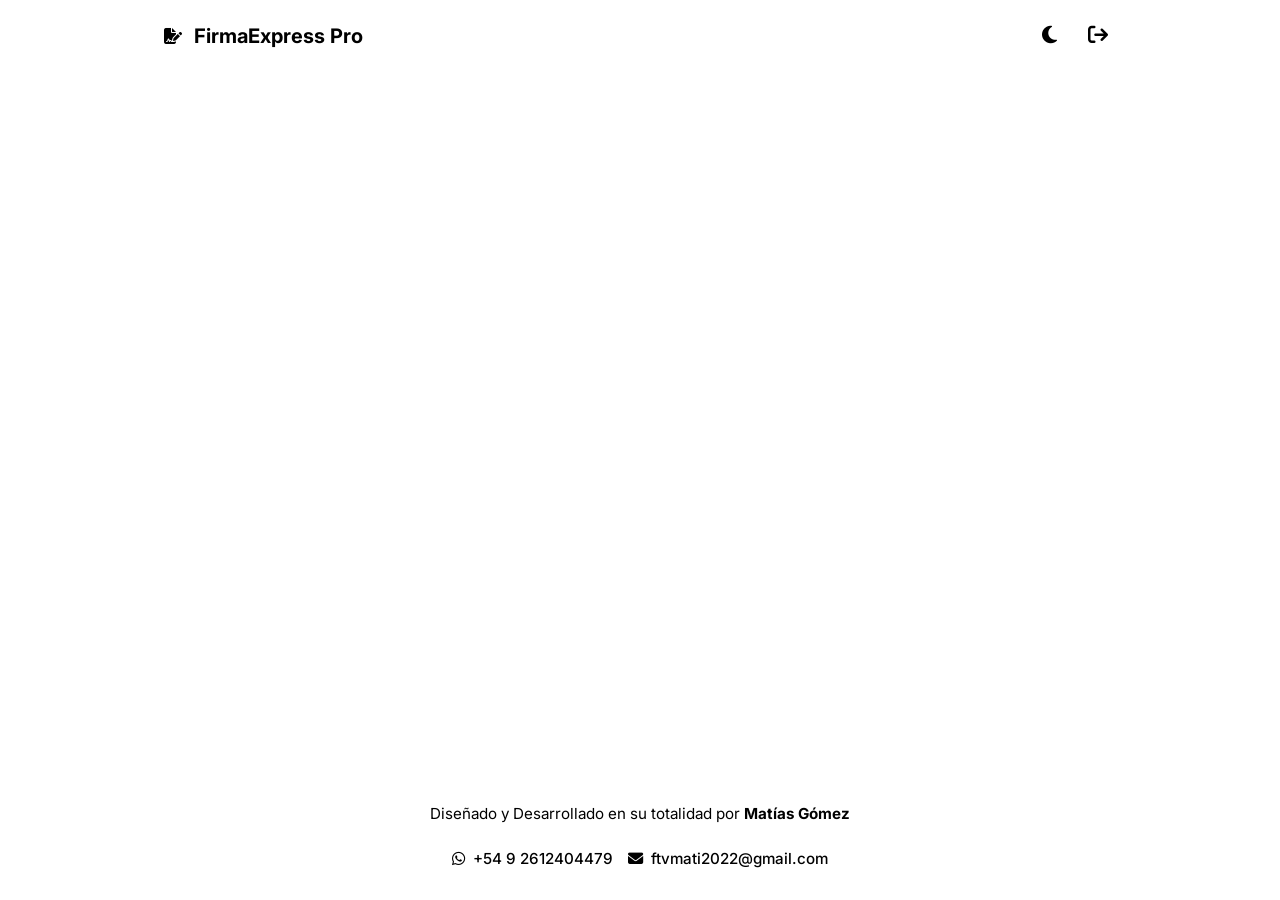
==== index.html @ a8c24e33 "Update index.html" ====
<!DOCTYPE html>
<html lang="es">
<head>
    <meta charset="UTF-8">
    <meta name="viewport" content="width=device-width, initial-scale=1.0">
    <title>Panel de Control - FirmaExpress Pro</title>
    <meta name="darkreader-lock"> <!-- Bloquea extensiones como Dark Reader -->
    <link rel="stylesheet" href="styles.css">
    <link href="https://fonts.googleapis.com/css2?family=Inter:wght@300;400;500;600;700&display=swap" rel="stylesheet">
    <link rel="stylesheet" href="https://cdnjs.cloudflare.com/ajax/libs/font-awesome/6.4.0/css/all.min.css">
    <style>
        /* Estilos para el Modal y Selectores */
        .modal { display: none; position: fixed; top: 0; left: 0; width: 100%; height: 100%; background: rgba(0,0,0,0.6); align-items: center; justify-content: center; z-index: 1000; backdrop-filter: blur(4px); padding: 20px; }
        .modal-content { background: var(--surface-color); padding: 30px; border-radius: var(--border-radius); width: 90%; max-width: 500px; box-shadow: var(--shadow-lg); max-height: 90vh; overflow-y: auto; position: relative; }
        .form-group-modal { margin-bottom: 15px; }
        .form-group-modal label { display: block; margin-bottom: 5px; font-weight: 500; color: var(--text-primary); }
        .form-group-modal input, .form-group-modal select { width: 100%; padding: 12px; border: 1px solid var(--border-color); border-radius: 8px; background: var(--bg-color); color: var(--text-primary); font-family: inherit; }
        .flex-between { display: flex; justify-content: space-between; align-items: center; }
        
        .radio-group { display: flex; flex-direction: column; gap: 10px; margin-top: 15px; }
        .radio-option { display: flex; align-items: center; gap: 10px; cursor: pointer; padding: 10px; border: 1px solid var(--border-color); border-radius: 8px; transition: all 0.2s; }
        .radio-option:hover { border-color: var(--primary-color); background: rgba(37, 99, 235, 0.05); }
        .radio-option input[type="radio"] { accent-color: var(--primary-color); transform: scale(1.2); }
    </style>
</head>
<body>
    <header>
        <div class="header-content">
            <div class="logo">
                <img id="customLogo" src="" style="display: none; height: 40px; border-radius: 4px; margin-right: 10px;" onerror="this.style.display='none'; document.getElementById('defaultLogoIcon').style.display='block';">
                <i class="fa-solid fa-file-signature" id="defaultLogoIcon"></i>
                <h1 id="headerTitle">FirmaExpress Pro</h1>
            </div>
            <div style="display: flex; gap: 15px; align-items: center;">
                <span id="userEmailDisplay" style="font-size: 0.9rem; color: var(--text-secondary); font-weight: 500;"></span>
                <button id="btnPerfil" class="icon-btn" title="Mi Perfil / Cambiar Clave" style="display: none;" onclick="abrirModalPerfil()">
                    <i class="fa-solid fa-user-gear"></i>
                </button>
                <button id="themeToggle" class="icon-btn" aria-label="Cambiar tema">
                    <i class="fa-solid fa-moon"></i>
                </button>
                <button id="btnLogout" class="icon-btn" aria-label="Cerrar sesión" title="Cerrar sesión" style="color: var(--danger-color);">
                    <i class="fa-solid fa-arrow-right-from-bracket"></i>
                </button>
            </div>
        </div>
    </header>

    <!-- ========================================== -->
    <!-- DASHBOARD SUPER ADMIN (Solo visible para Matías) -->
    <!-- ========================================== -->
    <main class="container" id="superAdminDashboard" style="display: none;">
        <section class="card">
            <div class="flex-between" style="margin-bottom: 25px;">
                <h2><i class="fa-solid fa-building-user"></i> Empresas Clientes</h2>
                <button class="btn btn-primary" onclick="abrirModalEmpresa()">
                    <i class="fa-solid fa-plus"></i> Registrar Empresa
                </button>
            </div>
            
            <div class="table-container">
                <table class="modern-table">
                    <thead>
                        <tr>
                            <th>Nombre / WhatsApp</th>
                            <th>Email de Acceso</th>
                            <th>Acciones</th>
                        </tr>
                    </thead>
                    <tbody id="empresasList">
                        <!-- Generado por JS -->
                    </tbody>
                </table>
            </div>
        </section>
    </main>


    <!-- ========================================== -->
    <!-- DASHBOARD CLIENTE / TENANT -->
    <!-- ========================================== -->
    <main class="container" id="tenantDashboard" style="display: none;">
        
        <!-- Botón Volver (solo le aparece a Matías cuando entra a revisar un cliente) -->
        <button id="btnVolverAdmin" class="btn" style="display: none; margin-bottom: 20px; background-color: var(--text-secondary); color: white;" onclick="volverAlAdmin()">
            <i class="fa-solid fa-arrow-left"></i> Volver a mi panel de administrador
        </button>

        <section class="card upload-section">
            <h2><i class="fa-solid fa-cloud-arrow-up"></i> Enviar Documento a Firmar</h2>
            <p class="subtitle">Subí el PDF original y elegí cómo querés que se aplique la firma digital.</p>
            
            <form id="uploadForm" class="upload-form">
                <div class="form-group file-upload-wrapper">
                    <input type="file" id="pdfFile" accept="application/pdf" class="file-input" required>
                    <div class="file-upload-design">
                        <i class="fa-regular fa-file-pdf"></i>
                        <span id="fileNameDisplay">Hacé clic para seleccionar el PDF</span>
                    </div>
                </div>

                <!-- SELECTOR DE MODO DE FIRMA -->
                <div style="margin-top: 25px; margin-bottom: 25px; text-align: left; background: var(--bg-color); padding: 20px; border-radius: 8px; border: 1px solid var(--border-color);">
                    <label style="font-weight: 600; font-size: 1.1rem; color: var(--text-primary); display:block; margin-bottom: 10px;">
                        <i class="fa-solid fa-pen-nib"></i> Ubicación de la Firma en este PDF:
                    </label>
                    <div class="radio-group">
                        <label class="radio-option" style="flex-direction: column; align-items: flex-start;">
                            <div style="display: flex; align-items: center; gap: 10px; width: 100%;">
                                <input type="radio" name="modoFirma" value="misma_hoja" checked onchange="document.getElementById('posicionFirmaContainer').style.display='block'"> 
                                <span><strong>Misma Hoja:</strong> Estampar firma chiquita en la última hoja del documento original.</span>
                            </div>
                            <div id="posicionFirmaContainer" style="margin-left: 28px; margin-top: 10px; padding: 10px; background: rgba(0,0,0,0.02); border-radius: 8px; width: calc(100% - 28px);">
                                <label style="font-size: 0.9rem; color: var(--text-secondary); display: block; margin-bottom: 5px;"><i class="fa-solid fa-arrows-to-dot"></i> Seleccione la ubicación de la firma en la hoja:</label>
                                <select id="posicionFirma" style="width: 100%; padding: 8px; border-radius: 6px; border: 1px solid var(--border-color); background: var(--surface-color); color: var(--text-primary); font-family: inherit; margin-top: 5px;">
                                    <option value="abajo_izquierda">Abajo a la Izquierda</option>
                                    <option value="abajo_centro">Abajo en el Centro</option>
                                    <option value="abajo_derecha">Abajo a la Derecha</option>
                                    <option value="centro_izquierda">Centro a la Izquierda</option>
                                    <option value="centro">En el Centro</option>
                                    <option value="centro_derecha">Centro a la Derecha</option>
                                    <option value="arriba_izquierda">Arriba a la Izquierda</option>
                                    <option value="arriba_centro">Arriba en el Centro</option>
                                    <option value="arriba_derecha">Arriba a la Derecha</option>
                                </select>
                            </div>
                        </label>
                        <label class="radio-option">
                            <input type="radio" name="modoFirma" value="hoja_nueva" onchange="document.getElementById('posicionFirmaContainer').style.display='none'"> 
                            <span><strong>Hoja Anexa:</strong> Agregar una nueva hoja legal al final exclusiva para firmas (Ideal documentos largos).</span>
                        </label>
                    </div>
                </div>

                <button type="submit" class="btn btn-primary" id="btnUpload" disabled>
                    <i class="fa-solid fa-link"></i> Generar Link Único para el Cliente
                </button>
            </form>
        </section>

        <section class="card list-section">
            <h2><i class="fa-solid fa-list-check"></i> Documentos Gestionados <span id="pendingCounter" class="counter-badge" style="display: none;">0</span></h2>
            
            <div class="table-container">
                <table class="modern-table" id="auditsTable">
                    <thead>
                        <tr>
                            <th>Archivo PDF</th>
                            <th>Estado</th>
                            <th>Acciones</th>
                        </tr>
                    </thead>
                    <tbody id="auditsList">
                        <!-- Generado por JS -->
                    </tbody>
                </table>
            </div>
        </section>
    </main>


    <!-- ========================================== -->
    <!-- MODAL NUEVA EMPRESA -->
    <!-- ========================================== -->
    <div id="modalEmpresa" class="modal">
        <div class="modal-content card">
            <h2 style="margin-top: 0; color: var(--primary-color);" id="modalEmpresaTitle"><i class="fa-solid fa-building"></i> Dar de Alta Cliente</h2>
            <p style="color: var(--text-secondary); margin-bottom: 20px; font-size: 0.9rem;" id="modalEmpresaSub">Creá el usuario para que el estudio/empresa pueda ingresar a su propio panel privado.</p>
            
            <form id="formNuevaEmpresa">
                <input type="hidden" id="editEmpresaId">
                <div class="form-group-modal">
                    <label>Nombre Comercial</label>
                    <input type="text" id="empNombre" required placeholder="Ej: Estudio Jurídico López">
                </div>
                <div class="form-group-modal">
                    <label>WhatsApp de Contacto</label>
                    <input type="text" id="empWhatsapp" placeholder="Ej: 5492612404479">
                </div>
                <div class="form-group-modal">
                    <label>Email de Acceso</label>
                    <input type="email" id="empEmail" required placeholder="contacto@estudiolopez.com">
                </div>
                <div class="form-group-modal" id="passGroup">
                    <label>Contraseña Inicial</label>
                    <input type="text" id="empPassword" placeholder="Escribile una clave inicial">
                </div>
                <div class="form-group-modal">
                    <label>Logo de la Empresa (URL o Subir Archivo)</label>
                    <div style="display: flex; flex-direction: column; gap: 10px;">
                        <input type="url" id="empLogoUrl" placeholder="Pegar link de imagen aquí...">
                        <div style="display: flex; align-items: center; gap: 10px;">
                            <label for="empLogoFile" class="btn" style="background: var(--text-secondary); color: white; cursor: pointer; font-size: 0.8rem; margin: 0; flex: 1; text-align: center; padding: 8px;">
                                <i class="fa-solid fa-upload"></i> Seleccionar Imagen de PC
                            </label>
                            <input type="file" id="empLogoFile" accept="image/*" style="display: none;">
                        </div>
                        <div id="logoPreviewContainer" style="display: none; text-align: center; margin-top: 5px; padding: 10px; border: 1px dashed var(--border-color); border-radius: 8px;">
                            <p style="font-size: 0.7rem; color: var(--text-secondary); margin-bottom: 5px;">Vista previa del logo:</p>
                            <img id="logoPreview" src="" style="max-height: 60px; max-width: 100%; border-radius: 4px;">
                            <button type="button" class="btn" style="background: var(--danger-color); color: white; padding: 2px 8px; font-size: 0.7rem; margin-top: 5px; display: block; margin-left: auto; margin-right: auto;" onclick="quitarLogoPreview()">
                                <i class="fa-solid fa-trash"></i> Quitar
                            </button>
                        </div>
                    </div>
                </div>
                <div id="editActions" style="display: none; margin-top: 10px; padding: 10px; background: rgba(59, 130, 246, 0.05); border-radius: 8px;">
                    <p style="font-size: 0.8rem; margin-bottom: 5px;"><strong>Gestión de Claves:</strong></p>
                    <button type="button" class="btn" style="background: var(--warning-color); color: white; width: 100%; font-size: 0.8rem;" onclick="mandarResetClave()">
                        <i class="fa-solid fa-envelope-open-text"></i> Enviar Email para Reestablecer Clave
                    </button>
                </div>
                <div style="display: flex; gap: 15px; margin-top: 25px;">
                    <button type="button" class="btn" style="background: transparent; color: var(--danger-color); border: 1px solid var(--danger-color); flex: 1;" onclick="cerrarModalEmpresa()">Cancelar</button>
                    <button type="submit" class="btn btn-primary" style="flex: 2;" id="btnGuardarEmpresa">Guardar Cambios</button>
                </div>
            </form>
        </div>
    </div>

    <!-- ========================================== -->
    <!-- MODAL MI PERFIL (CLIENTE) -->
    <!-- ========================================== -->
    <div id="modalPerfil" class="modal">
        <div class="modal-content card">
            <h2 style="margin-top: 0; color: var(--primary-color);"><i class="fa-solid fa-user-shield"></i> Mi Perfil</h2>
            <p style="color: var(--text-secondary); margin-bottom: 20px; font-size: 0.9rem;">Podés cambiar tu contraseña de acceso aquí.</p>
            
            <form id="formCambiarClave">
                <div class="form-group-modal">
                    <label>Nueva Contraseña</label>
                    <input type="password" id="newPassword" required minlength="6" placeholder="Mínimo 6 caracteres">
                </div>
                <div class="form-group-modal">
                    <label>Repetir Nueva Contraseña</label>
                    <input type="password" id="newPasswordConfirm" required minlength="6">
                </div>
                <div style="display: flex; gap: 15px; margin-top: 30px;">
                    <button type="button" class="btn" style="background: transparent; color: var(--text-secondary); border: 1px solid var(--text-secondary); flex: 1;" onclick="cerrarModalPerfil()">Cerrar</button>
                    <button type="submit" class="btn btn-primary" style="flex: 2;">Actualizar Contraseña</button>
                </div>
            </form>
        </div>
    </div>

    <footer>
        <div class="footer-content">
            <p class="credits">Diseñado y Desarrollado en su totalidad por <strong>Matías Gómez</strong></p>
            <div class="contact-info" style="display: flex; gap: 15px; justify-content: center; margin-top: 10px;">
                <a href="https://wa.me/5492612404479" target="_blank" class="contact-item" style="color: var(--text-secondary); text-decoration: none;">
                    <i class="fa-brands fa-whatsapp"></i> +54 9 2612404479
                </a>
                <a href="mailto:ftvmati2022@gmail.com" class="contact-item" style="color: var(--text-secondary); text-decoration: none;">
                    <i class="fa-solid fa-envelope"></i> ftvmati2022@gmail.com
                </a>
            </div>
        </div>
    </footer>

    <!-- Firebase SDK -->
    <script src="https://www.gstatic.com/firebasejs/10.9.0/firebase-app-compat.js"></script>
    <script src="https://www.gstatic.com/firebasejs/10.9.0/firebase-auth-compat.js"></script>
    <script src="https://www.gstatic.com/firebasejs/10.9.0/firebase-firestore-compat.js"></script>
    <script src="https://unpkg.com/pdf-lib/dist/pdf-lib.min.js"></script>
    
    <script src="app.js" defer></script>
</body>
</html>
---- styles.css ----
:root {
    color-scheme: only light; /* Avisa al navegador que no fuerce modo oscuro */
}

/* MODO CLARO (LUNA) - BLANCO ABSOLUTO FORZADO */
html[data-theme="light"], 
body[data-theme="light"],
[data-theme="light"] :root {
    --bg-color: #ffffff !important;
    --surface-color: #ffffff !important;
    --text-primary: #000000 !important;
    --text-secondary: #334155 !important;
    --primary-color: #2563eb !important;
    --primary-hover: #1d4ed8 !important;
    --success-color: #10b981 !important;
    --danger-color: #ef4444 !important;
    --warning-color: #f59e0b !important;
    --border-color: #cbd5e1 !important;
    --shadow-sm: 0 1px 3px 0 rgb(0 0 0 / 0.1) !important;
    --shadow-md: 0 4px 6px -1px rgb(0 0 0 / 0.1) !important;
    --shadow-lg: 0 10px 15px -3px rgb(0 0 0 / 0.1) !important;
    background-color: #ffffff !important;
    color: #000000 !important;
}

/* MODO OSCURO (SOL) - NEGRO CARBÓN PURO */
html[data-theme="dark"],
body[data-theme="dark"] {
    --bg-color: #000000 !important;
    --surface-color: #0a0a0a !important;
    --text-primary: #ffffff !important;
    --text-secondary: #a1a1aa !important;
    --primary-color: #3b82f6 !important;
    --primary-hover: #60a5fa !important;
    --success-color: #10b981 !important;
    --danger-color: #ef4444 !important;
    --warning-color: #f59e0b !important;
    --border-color: #27272a !important;
    --shadow-md: 0 4px 6px -1px rgb(0 0 0 / 0.8) !important;
    --shadow-lg: 0 10px 15px -3px rgb(0 0 0 / 0.9) !important;
    background-color: #000000 !important;
}

/* Estilos para select y option (asegurar visibilidad en modo oscuro) */
select, option {
    background-color: var(--surface-color);
    color: var(--text-primary);
}

select:focus {
    outline: none;
    border-color: var(--primary-color);
}

* {
    box-sizing: border-box;
    margin: 0;
    padding: 0;
}

body {
    font-family: 'Inter', system-ui, -apple-system, sans-serif;
    background-color: var(--bg-color);
    color: var(--text-primary);
    transition: var(--transition);
    display: flex;
    flex-direction: column;
    min-height: 100vh;
}

/* Header */
header {
    background-color: var(--surface-color);
    box-shadow: var(--shadow-sm);
    padding: 1rem 0;
    position: sticky;
    top: 0;
    z-index: 10;
}

.header-content {
    max-width: 1000px;
    margin: 0 auto;
    padding: 0 1.5rem;
    display: flex;
    justify-content: space-between;
    align-items: center;
}

.logo {
    display: flex;
    align-items: center;
    gap: 0.75rem;
    color: var(--primary-color);
}

.logo h1 {
    font-size: 1.25rem;
    font-weight: 700;
    color: var(--text-primary);
}

.icon-btn {
    background: none;
    border: none;
    cursor: pointer;
    font-size: 1.25rem;
    color: var(--text-secondary);
    padding: 0.5rem;
    border-radius: 50%;
    transition: all 0.2s;
}

.icon-btn:hover {
    color: var(--primary-color);
    background-color: rgba(59, 130, 246, 0.1);
}

/* Container & Layout */
.container {
    max-width: 1000px;
    margin: 2rem auto;
    padding: 0 1.5rem;
    flex: 1;
    display: flex;
    flex-direction: column;
    gap: 2rem;
}

/* Tarjetas (Cards) */
.card {
    background-color: var(--surface-color);
    border-radius: var(--border-radius);
    padding: 2rem;
    box-shadow: var(--shadow-md);
    transition: var(--transition);
}

.card h2 {
    font-size: 1.5rem;
    font-weight: 600;
    margin-bottom: 0.5rem;
    display: flex;
    align-items: center;
    gap: 0.75rem;
}

.subtitle {
    color: var(--text-secondary);
    margin-bottom: 2rem;
    font-size: 0.95rem;
}

/* Formularios */
.upload-form {
    display: flex;
    flex-direction: column;
    gap: 1.5rem;
    max-width: 1000px;
}

/* Subida de Archivos */
.file-upload-wrapper {
    position: relative;
    cursor: pointer;
}

.file-input {
    position: absolute;
    width: 100%;
    height: 100%;
    opacity: 0;
    cursor: pointer;
    z-index: 2;
}

.file-upload-design {
    display: flex;
    align-items: center;
    justify-content: center;
    flex-direction: column;
    gap: 1rem;
    padding: 3rem;
    border: 2px dashed var(--border-color);
    border-radius: 8px;
    background-color: rgba(59, 130, 246, 0.02);
    transition: all 0.2s;
    color: var(--text-secondary);
    text-align: center;
    font-size: 1.1rem;
}

.file-upload-design i {
    font-size: 3.5rem;
    color: var(--primary-color);
}

.file-upload-wrapper:hover .file-upload-design {
    border-color: var(--primary-color);
    background-color: rgba(59, 130, 246, 0.05);
}

/* Botones */
.btn {
    padding: 0.8rem 1.5rem;
    border: none;
    border-radius: 8px;
    font-size: 1rem;
    font-weight: 600;
    cursor: pointer;
    transition: all 0.2s;
    display: flex;
    align-items: center;
    justify-content: center;
    gap: 0.5rem;
    width: fit-content;
}

.btn-primary {
    background-color: var(--primary-color);
    color: white;
    box-shadow: 0 2px 4px rgba(59, 130, 246, 0.3);
}

.btn-primary:hover:not(:disabled) {
    background-color: var(--primary-hover);
    transform: translateY(-1px);
}

.btn:disabled {
    opacity: 0.5;
    cursor: not-allowed;
}

.td-actions .icon-btn {
    margin-right: 0.5rem;
    font-size: 1.1rem;
}

/* Tablas */
.table-container {
    overflow-x: auto;
}

.modern-table {
    width: 100%;
    border-collapse: collapse;
    margin-top: 1rem;
}

.modern-table th,
.modern-table td {
    padding: 1rem;
    text-align: left;
    border-bottom: 1px solid var(--border-color);
}

.modern-table th {
    font-weight: 600;
    color: var(--text-secondary);
    text-transform: uppercase;
    font-size: 0.8rem;
    letter-spacing: 0.5px;
}

.modern-table tbody tr:hover {
    background-color: rgba(59, 130, 246, 0.03);
}

/* Estados */
.empty-state {
    text-align: center;
    color: var(--text-secondary);
    padding: 3rem 2rem;
}

.error-state {
    text-align: center;
    color: var(--danger-color);
    padding: 2.5rem 1.5rem;
    animation: fadeIn 0.5s ease-out, pulse 2s infinite;
    background: rgba(239, 68, 68, 0.05);
    border-radius: 8px;
    border: 1px solid rgba(239, 68, 68, 0.2);
}

.error-state i {
    font-size: 2.5rem;
    margin-bottom: 1rem;
    opacity: 0.8;
}

.error-message-text {
    font-weight: 500;
    max-width: 400px;
    margin: 0.5rem auto;
    line-height: 1.4;
}

@keyframes fadeIn {
    from { opacity: 0; transform: translateY(10px); }
    to { opacity: 1; transform: translateY(0); }
}

@keyframes pulse {
    0% { transform: scale(1); }
    50% { transform: scale(1.02); }
    100% { transform: scale(1); }
}

.badge {
    padding: 0.3rem 0.6rem;
    border-radius: 20px;
    font-size: 0.8rem;
    font-weight: 600;
}

.badge-pending {
    background-color: rgba(245, 158, 11, 0.1);
    color: var(--warning-color);
}

.badge-signed {
    background-color: rgba(16, 185, 129, 0.1);
    color: var(--success-color);
}

/* Nuevos estilos para información de pendientes */
.counter-badge {
    background-color: var(--warning-color);
    color: white;
    padding: 0.15rem 0.6rem;
    border-radius: 12px;
    font-size: 0.9rem;
    font-weight: 700;
    margin-left: 0.5rem;
    vertical-align: middle;
}

.status-info-container {
    display: flex;
    flex-direction: column;
    gap: 0.4rem;
}

.status-date, .status-age {
    display: block;
    font-size: 0.75rem;
    color: var(--text-secondary);
    font-weight: 500;
    line-height: 1.2;
}

.status-age {
    color: var(--warning-color);
    font-weight: 600;
}

/* Footer (Matías Gómez) */
footer {
    background-color: var(--surface-color);
    border-top: 1px solid var(--border-color);
    margin-top: auto;
    padding: 2rem 0;
    text-align: center;
}

.footer-content {
    max-width: 1000px;
    margin: 0 auto;
    padding: 0 1.5rem;
    display: flex;
    flex-direction: column;
    gap: 1rem;
    align-items: center;
}

.credits {
    color: var(--text-secondary);
    font-size: 0.95rem;
}

.credits strong {
    color: var(--primary-color);
}

.contact-info {
    display: flex;
    gap: 1.5rem;
    flex-wrap: wrap;
    justify-content: center;
}

.contact-item {
    display: flex;
    align-items: center;
    gap: 0.5rem;
    color: var(--text-secondary);
    text-decoration: none;
    font-weight: 500;
    font-size: 0.95rem;
    transition: color 0.2s;
}

.contact-item:hover {
    color: var(--primary-color);
}

/* Responsive */
@media (max-width: 768px) {
    .card {
        padding: 1.5rem;
    }
    .btn {
        width: 100%;
    }
}
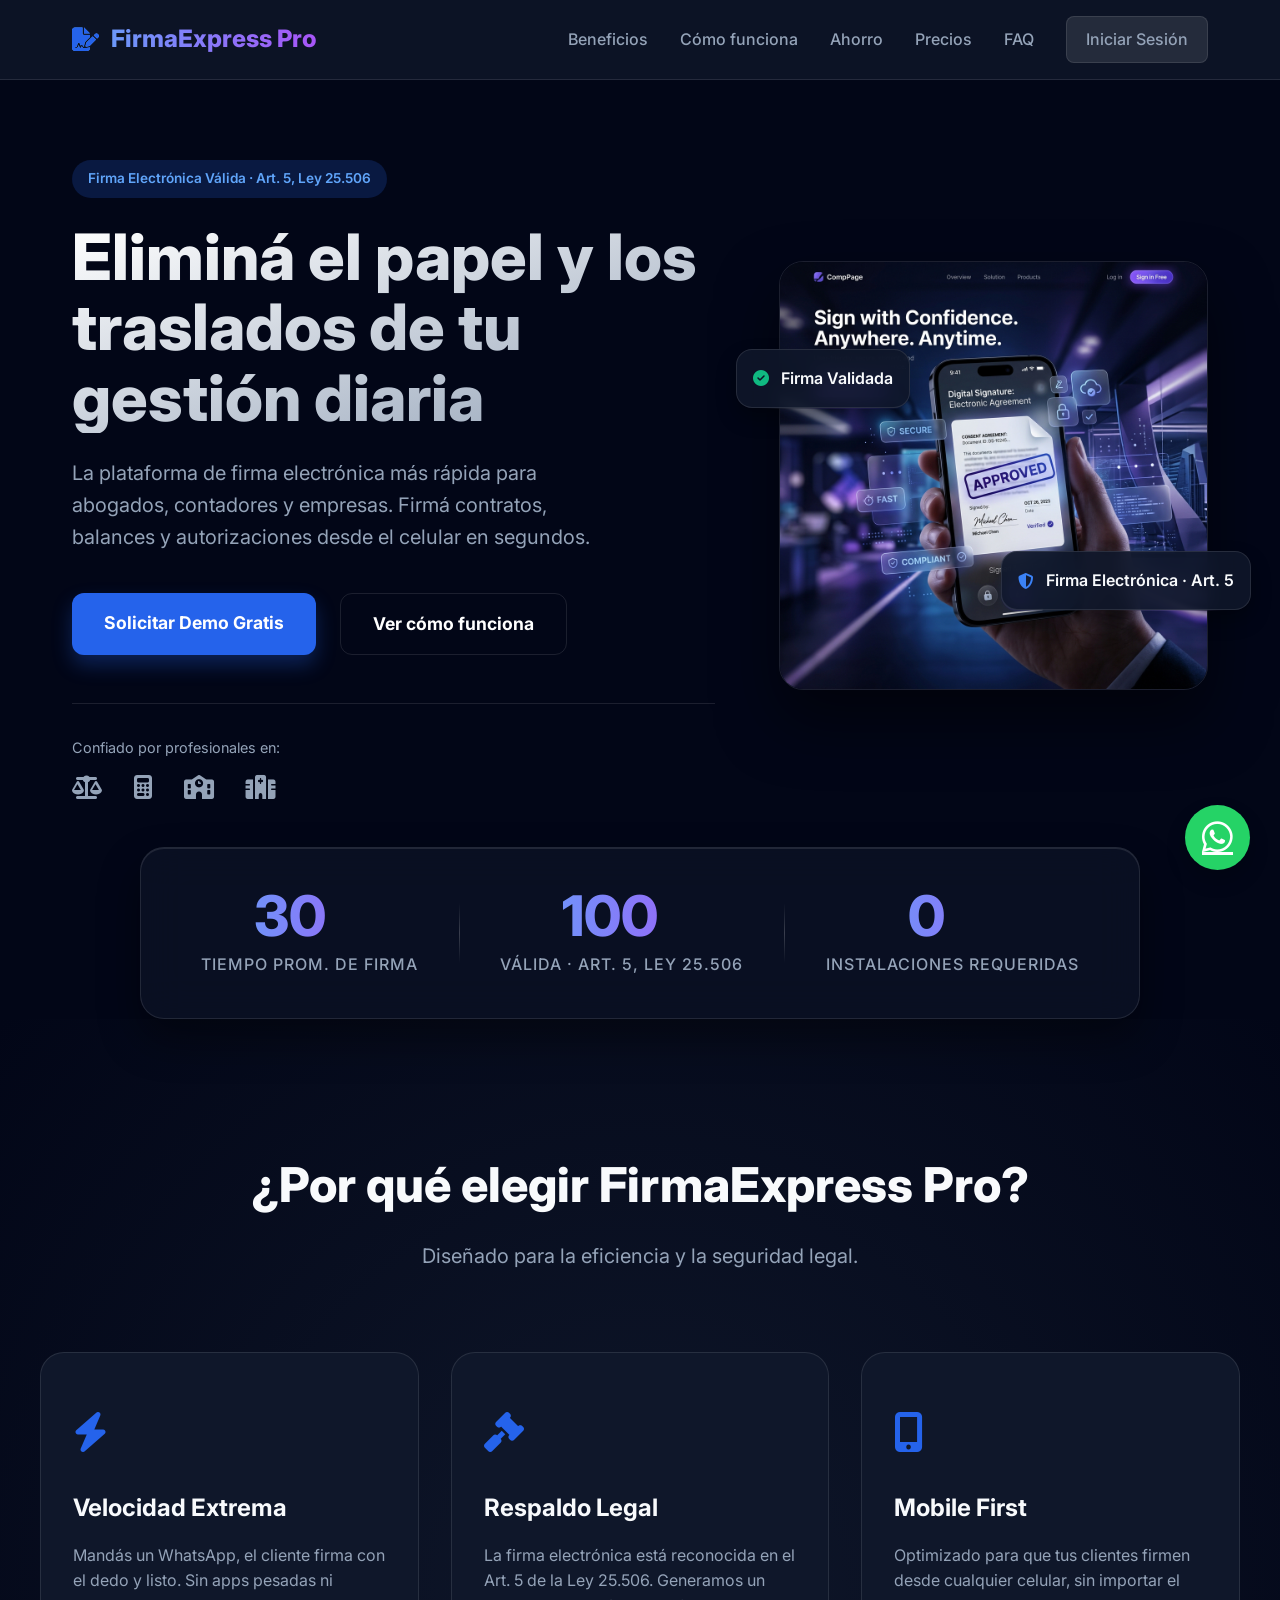
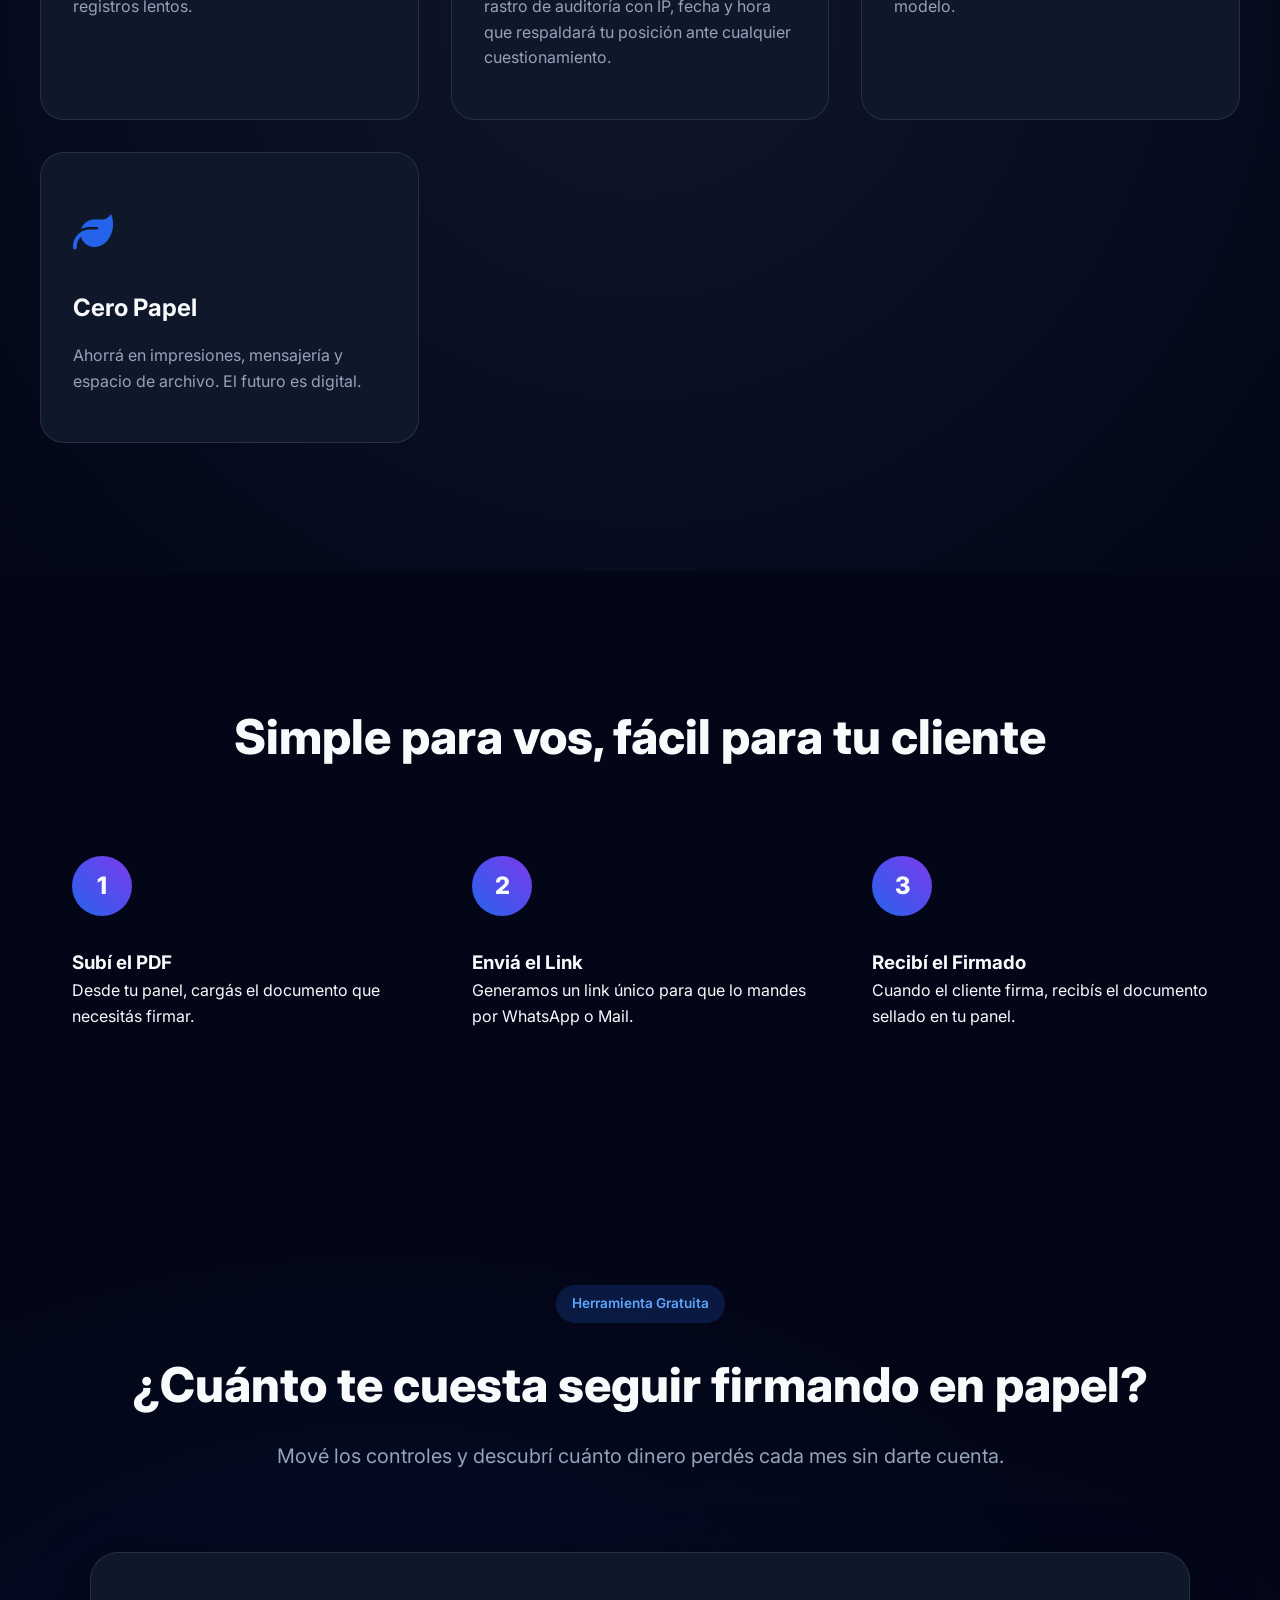
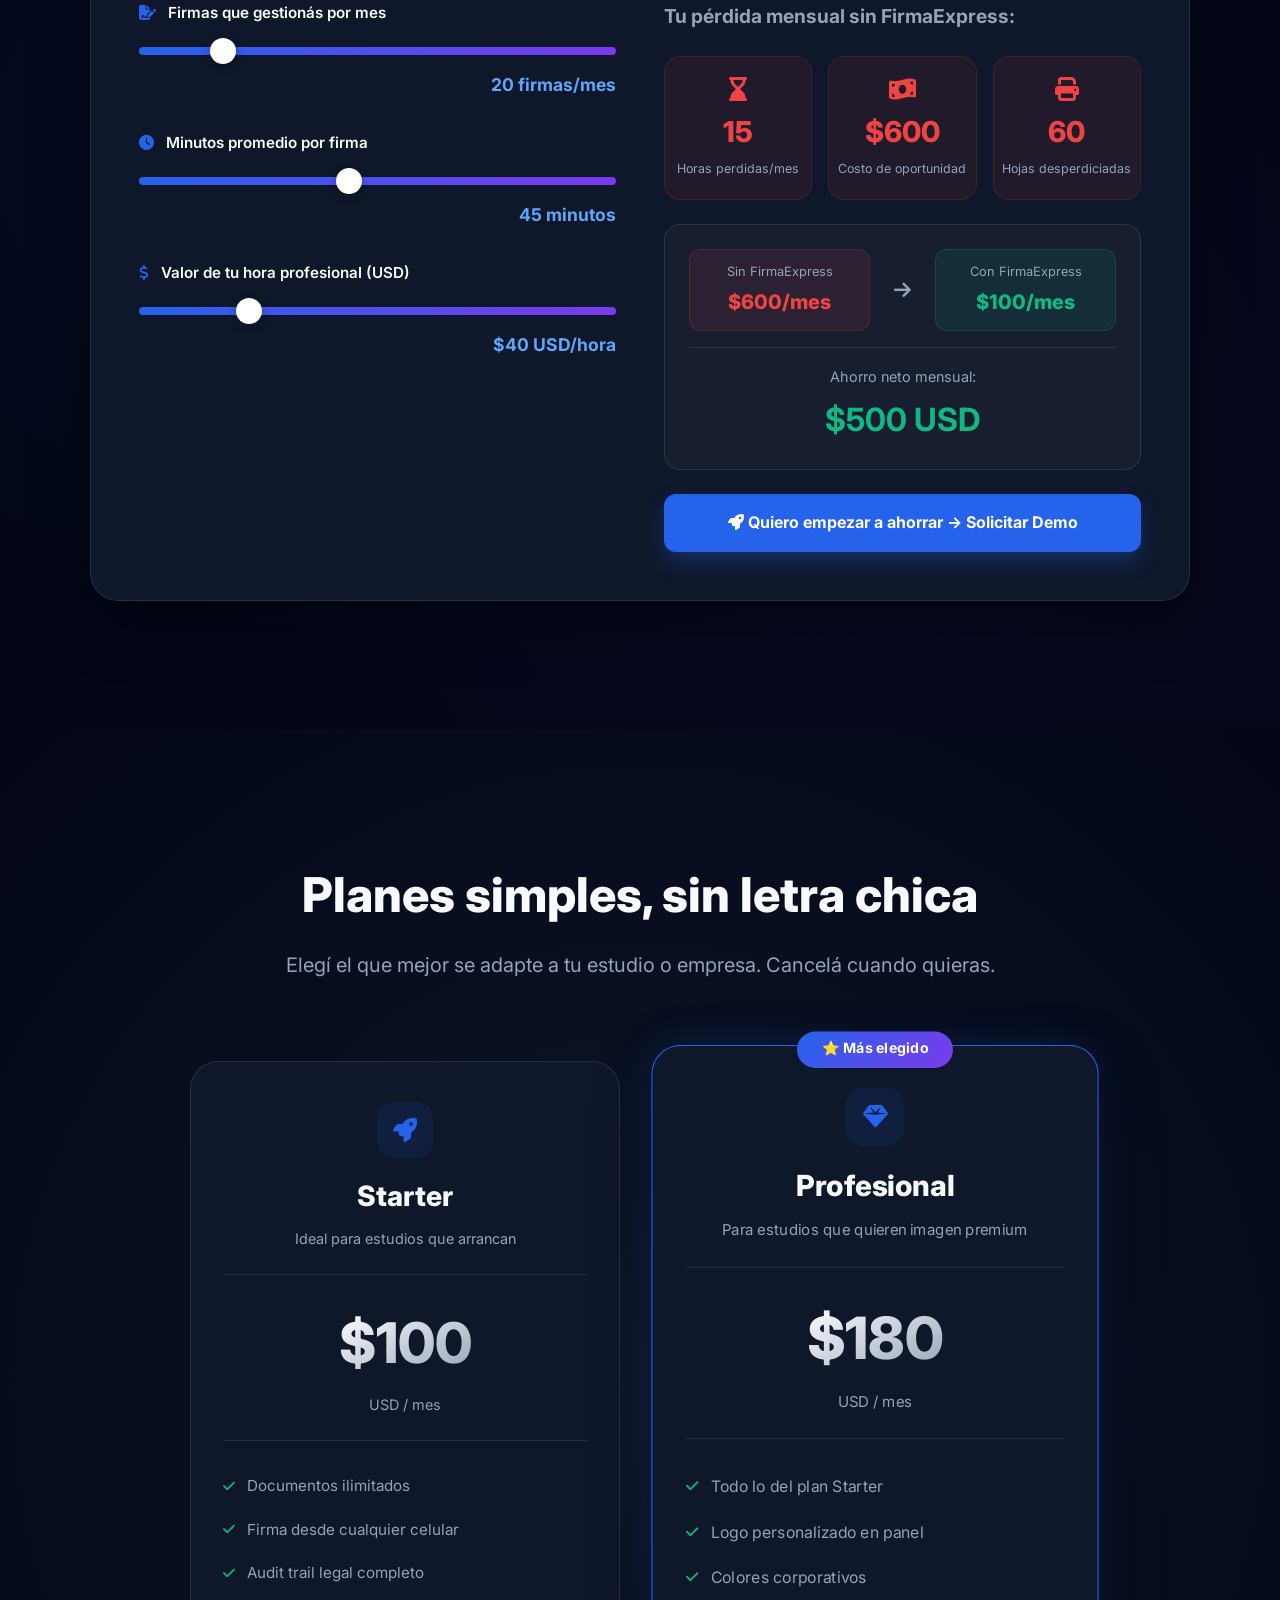
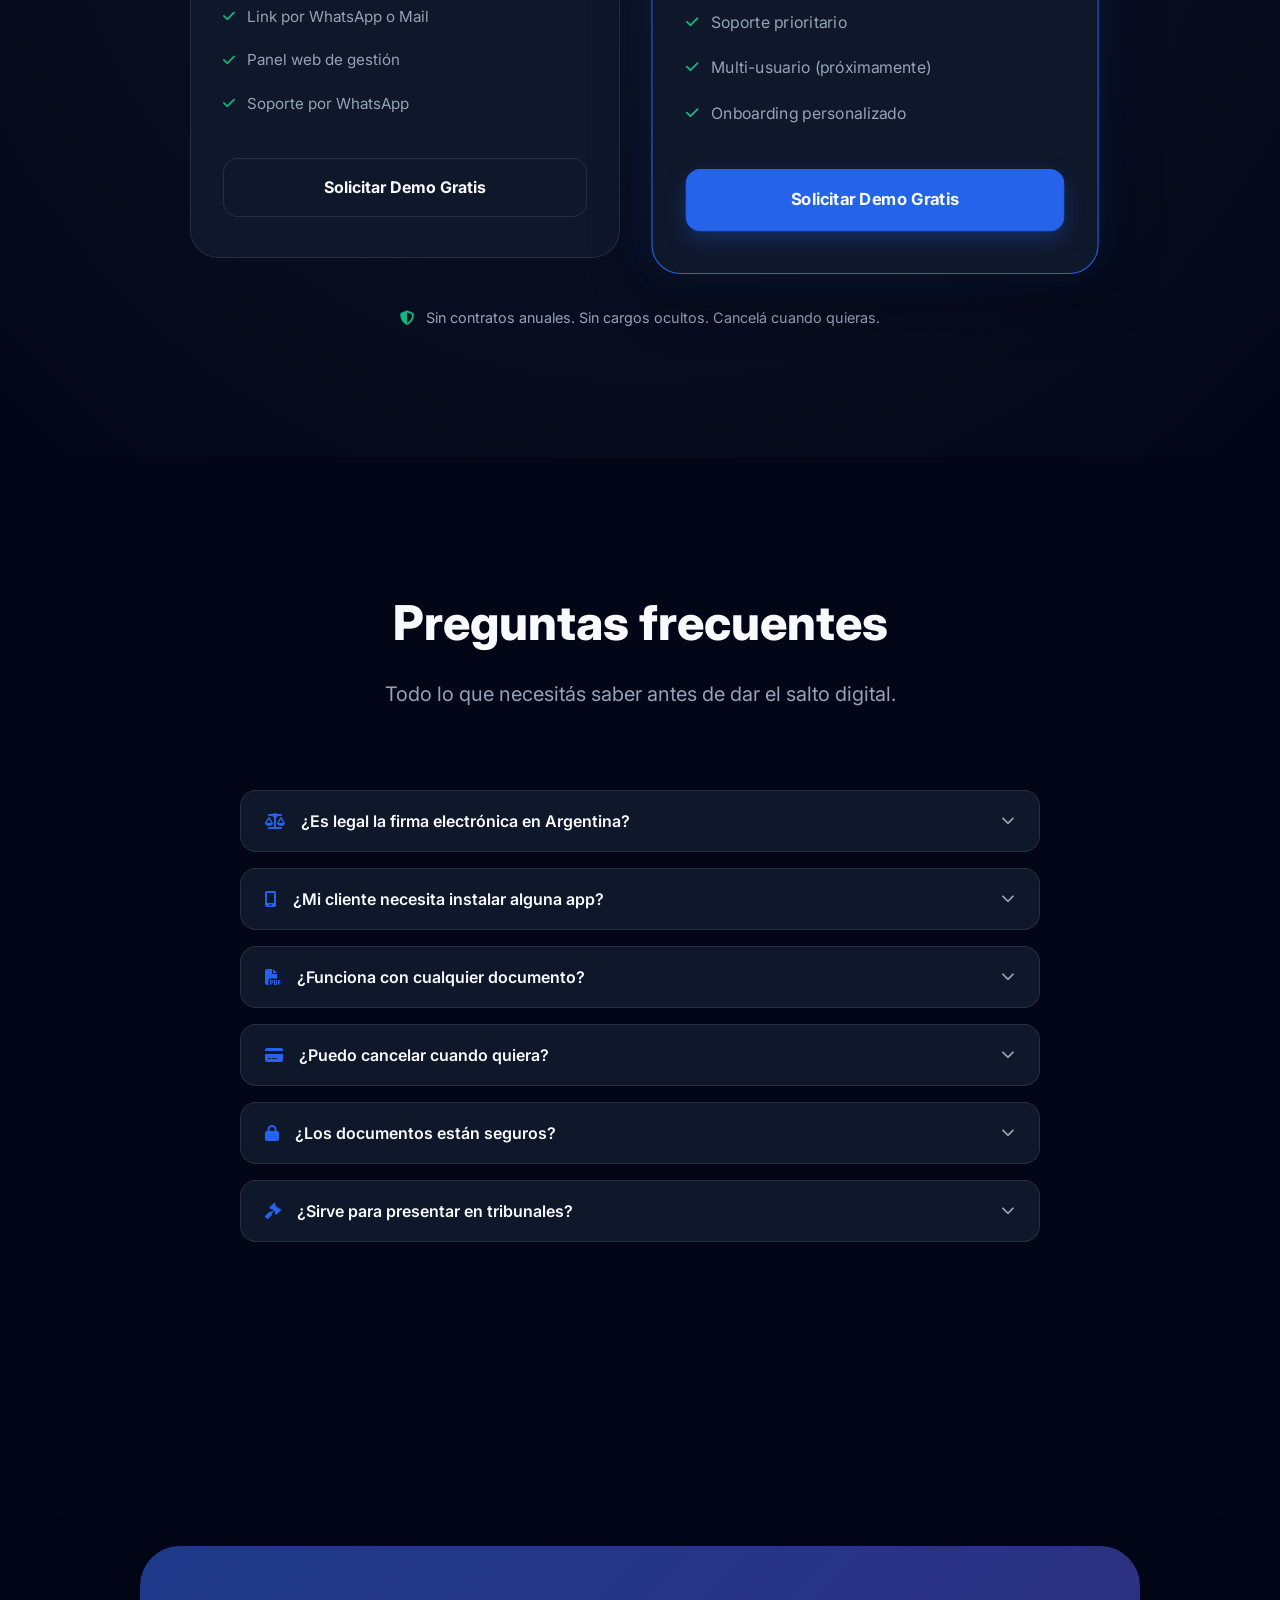
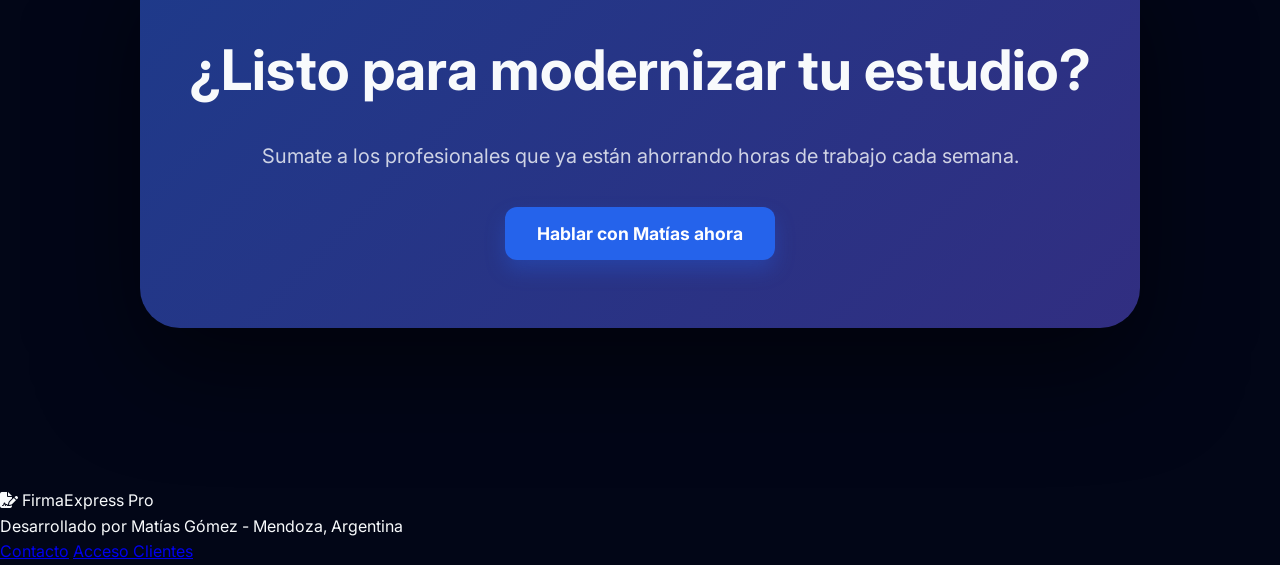
==== commit 26bbe3ff: "Rename landing.html to index.html for GitHub Pages and update links" ====
--- a/index.html
+++ b/index.html
@@ -3,266 +3,390 @@
 <head>
     <meta charset="UTF-8">
     <meta name="viewport" content="width=device-width, initial-scale=1.0">
-    <title>Panel de Control - FirmaExpress Pro</title>
-    <meta name="darkreader-lock"> <!-- Bloquea extensiones como Dark Reader -->
-    <link rel="stylesheet" href="styles.css">
-    <link href="https://fonts.googleapis.com/css2?family=Inter:wght@300;400;500;600;700&display=swap" rel="stylesheet">
+    <title>FirmaExpress Pro - Firmá cualquier documento en 30 segundos</title>
+    <link rel="stylesheet" href="landing.css">
+    <link href="https://fonts.googleapis.com/css2?family=Inter:wght@300;400;500;600;700;800&display=swap" rel="stylesheet">
     <link rel="stylesheet" href="https://cdnjs.cloudflare.com/ajax/libs/font-awesome/6.4.0/css/all.min.css">
-    <style>
-        /* Estilos para el Modal y Selectores */
-        .modal { display: none; position: fixed; top: 0; left: 0; width: 100%; height: 100%; background: rgba(0,0,0,0.6); align-items: center; justify-content: center; z-index: 1000; backdrop-filter: blur(4px); padding: 20px; }
-        .modal-content { background: var(--surface-color); padding: 30px; border-radius: var(--border-radius); width: 90%; max-width: 500px; box-shadow: var(--shadow-lg); max-height: 90vh; overflow-y: auto; position: relative; }
-        .form-group-modal { margin-bottom: 15px; }
-        .form-group-modal label { display: block; margin-bottom: 5px; font-weight: 500; color: var(--text-primary); }
-        .form-group-modal input, .form-group-modal select { width: 100%; padding: 12px; border: 1px solid var(--border-color); border-radius: 8px; background: var(--bg-color); color: var(--text-primary); font-family: inherit; }
-        .flex-between { display: flex; justify-content: space-between; align-items: center; }
-        
-        .radio-group { display: flex; flex-direction: column; gap: 10px; margin-top: 15px; }
-        .radio-option { display: flex; align-items: center; gap: 10px; cursor: pointer; padding: 10px; border: 1px solid var(--border-color); border-radius: 8px; transition: all 0.2s; }
-        .radio-option:hover { border-color: var(--primary-color); background: rgba(37, 99, 235, 0.05); }
-        .radio-option input[type="radio"] { accent-color: var(--primary-color); transform: scale(1.2); }
-    </style>
 </head>
 <body>
-    <header>
-        <div class="header-content">
+    <nav class="glass-nav">
+        <div class="nav-content">
             <div class="logo">
-                <img id="customLogo" src="" style="display: none; height: 40px; border-radius: 4px; margin-right: 10px;" onerror="this.style.display='none'; document.getElementById('defaultLogoIcon').style.display='block';">
-                <i class="fa-solid fa-file-signature" id="defaultLogoIcon"></i>
-                <h1 id="headerTitle">FirmaExpress Pro</h1>
-            </div>
-            <div style="display: flex; gap: 15px; align-items: center;">
-                <span id="userEmailDisplay" style="font-size: 0.9rem; color: var(--text-secondary); font-weight: 500;"></span>
-                <button id="btnPerfil" class="icon-btn" title="Mi Perfil / Cambiar Clave" style="display: none;" onclick="abrirModalPerfil()">
-                    <i class="fa-solid fa-user-gear"></i>
-                </button>
-                <button id="themeToggle" class="icon-btn" aria-label="Cambiar tema">
-                    <i class="fa-solid fa-moon"></i>
-                </button>
-                <button id="btnLogout" class="icon-btn" aria-label="Cerrar sesión" title="Cerrar sesión" style="color: var(--danger-color);">
-                    <i class="fa-solid fa-arrow-right-from-bracket"></i>
-                </button>
+                <i class="fa-solid fa-file-signature"></i>
+                <span>FirmaExpress Pro</span>
+            </div>
+            <div class="nav-links">
+                <a href="#beneficios">Beneficios</a>
+                <a href="#como-funciona">Cómo funciona</a>
+                <a href="#calculadora">Ahorro</a>
+                <a href="#precios">Precios</a>
+                <a href="#faq">FAQ</a>
+                <a href="login.html" class="btn-login">Iniciar Sesión</a>
+            </div>
+        </div>
+    </nav>
+
+    <header class="hero">
+        <div class="hero-content">
+            <div class="hero-text">
+                <span class="badge-promo">Firma Electrónica Válida · Art. 5, Ley 25.506</span>
+                <h1>Eliminá el papel y los traslados de tu gestión diaria</h1>
+                <p>La plataforma de firma electrónica más rápida para abogados, contadores y empresas. Firmá contratos, balances y autorizaciones desde el celular en segundos.</p>
+                <div class="hero-cta">
+                    <a href="https://wa.me/5492612404479?text=Hola%20Mati,%20quiero%20probar%20la%20demo%20de%20FirmaExpress%20Pro" target="_blank" class="btn-primary-lg">Solicitar Demo Gratis</a>
+                    <a href="#como-funciona" class="btn-secondary-lg">Ver cómo funciona</a>
+                </div>
+                <div class="hero-trust">
+                    <p>Confiado por profesionales en:</p>
+                    <div class="trust-icons">
+                        <i class="fa-solid fa-scale-balanced" title="Estudios Jurídicos"></i>
+                        <i class="fa-solid fa-calculator" title="Estudios Contables"></i>
+                        <i class="fa-solid fa-school" title="Escuelas e Institutos"></i>
+                        <i class="fa-solid fa-hospital" title="Clínicas y Sanatorios"></i>
+                    </div>
+                </div>
+            </div>
+            <div class="hero-image">
+                <div class="image-wrapper">
+                    <img src="hero_landing.png" alt="FirmaExpress Pro Demo">
+                    <div class="floating-card card-1">
+                        <i class="fa-solid fa-check-circle"></i>
+                        <span>Firma Validada</span>
+                    </div>
+                    <div class="floating-card card-2">
+                        <i class="fa-solid fa-shield-halved"></i>
+                        <span>Firma Electrónica · Art. 5</span>
+                    </div>
+                </div>
             </div>
         </div>
     </header>
 
-    <!-- ========================================== -->
-    <!-- DASHBOARD SUPER ADMIN (Solo visible para Matías) -->
-    <!-- ========================================== -->
-    <main class="container" id="superAdminDashboard" style="display: none;">
-        <section class="card">
-            <div class="flex-between" style="margin-bottom: 25px;">
-                <h2><i class="fa-solid fa-building-user"></i> Empresas Clientes</h2>
-                <button class="btn btn-primary" onclick="abrirModalEmpresa()">
-                    <i class="fa-solid fa-plus"></i> Registrar Empresa
-                </button>
-            </div>
-            
-            <div class="table-container">
-                <table class="modern-table">
-                    <thead>
-                        <tr>
-                            <th>Nombre / WhatsApp</th>
-                            <th>Email de Acceso</th>
-                            <th>Acciones</th>
-                        </tr>
-                    </thead>
-                    <tbody id="empresasList">
-                        <!-- Generado por JS -->
-                    </tbody>
-                </table>
-            </div>
-        </section>
-    </main>
-
-
-    <!-- ========================================== -->
-    <!-- DASHBOARD CLIENTE / TENANT -->
-    <!-- ========================================== -->
-    <main class="container" id="tenantDashboard" style="display: none;">
-        
-        <!-- Botón Volver (solo le aparece a Matías cuando entra a revisar un cliente) -->
-        <button id="btnVolverAdmin" class="btn" style="display: none; margin-bottom: 20px; background-color: var(--text-secondary); color: white;" onclick="volverAlAdmin()">
-            <i class="fa-solid fa-arrow-left"></i> Volver a mi panel de administrador
-        </button>
-
-        <section class="card upload-section">
-            <h2><i class="fa-solid fa-cloud-arrow-up"></i> Enviar Documento a Firmar</h2>
-            <p class="subtitle">Subí el PDF original y elegí cómo querés que se aplique la firma digital.</p>
-            
-            <form id="uploadForm" class="upload-form">
-                <div class="form-group file-upload-wrapper">
-                    <input type="file" id="pdfFile" accept="application/pdf" class="file-input" required>
-                    <div class="file-upload-design">
-                        <i class="fa-regular fa-file-pdf"></i>
-                        <span id="fileNameDisplay">Hacé clic para seleccionar el PDF</span>
-                    </div>
-                </div>
-
-                <!-- SELECTOR DE MODO DE FIRMA -->
-                <div style="margin-top: 25px; margin-bottom: 25px; text-align: left; background: var(--bg-color); padding: 20px; border-radius: 8px; border: 1px solid var(--border-color);">
-                    <label style="font-weight: 600; font-size: 1.1rem; color: var(--text-primary); display:block; margin-bottom: 10px;">
-                        <i class="fa-solid fa-pen-nib"></i> Ubicación de la Firma en este PDF:
-                    </label>
-                    <div class="radio-group">
-                        <label class="radio-option" style="flex-direction: column; align-items: flex-start;">
-                            <div style="display: flex; align-items: center; gap: 10px; width: 100%;">
-                                <input type="radio" name="modoFirma" value="misma_hoja" checked onchange="document.getElementById('posicionFirmaContainer').style.display='block'"> 
-                                <span><strong>Misma Hoja:</strong> Estampar firma chiquita en la última hoja del documento original.</span>
-                            </div>
-                            <div id="posicionFirmaContainer" style="margin-left: 28px; margin-top: 10px; padding: 10px; background: rgba(0,0,0,0.02); border-radius: 8px; width: calc(100% - 28px);">
-                                <label style="font-size: 0.9rem; color: var(--text-secondary); display: block; margin-bottom: 5px;"><i class="fa-solid fa-arrows-to-dot"></i> Seleccione la ubicación de la firma en la hoja:</label>
-                                <select id="posicionFirma" style="width: 100%; padding: 8px; border-radius: 6px; border: 1px solid var(--border-color); background: var(--surface-color); color: var(--text-primary); font-family: inherit; margin-top: 5px;">
-                                    <option value="abajo_izquierda">Abajo a la Izquierda</option>
-                                    <option value="abajo_centro">Abajo en el Centro</option>
-                                    <option value="abajo_derecha">Abajo a la Derecha</option>
-                                    <option value="centro_izquierda">Centro a la Izquierda</option>
-                                    <option value="centro">En el Centro</option>
-                                    <option value="centro_derecha">Centro a la Derecha</option>
-                                    <option value="arriba_izquierda">Arriba a la Izquierda</option>
-                                    <option value="arriba_centro">Arriba en el Centro</option>
-                                    <option value="arriba_derecha">Arriba a la Derecha</option>
-                                </select>
-                            </div>
-                        </label>
-                        <label class="radio-option">
-                            <input type="radio" name="modoFirma" value="hoja_nueva" onchange="document.getElementById('posicionFirmaContainer').style.display='none'"> 
-                            <span><strong>Hoja Anexa:</strong> Agregar una nueva hoja legal al final exclusiva para firmas (Ideal documentos largos).</span>
-                        </label>
-                    </div>
-                </div>
-
-                <button type="submit" class="btn btn-primary" id="btnUpload" disabled>
-                    <i class="fa-solid fa-link"></i> Generar Link Único para el Cliente
-                </button>
-            </form>
-        </section>
-
-        <section class="card list-section">
-            <h2><i class="fa-solid fa-list-check"></i> Documentos Gestionados <span id="pendingCounter" class="counter-badge" style="display: none;">0</span></h2>
-            
-            <div class="table-container">
-                <table class="modern-table" id="auditsTable">
-                    <thead>
-                        <tr>
-                            <th>Archivo PDF</th>
-                            <th>Estado</th>
-                            <th>Acciones</th>
-                        </tr>
-                    </thead>
-                    <tbody id="auditsList">
-                        <!-- Generado por JS -->
-                    </tbody>
-                </table>
-            </div>
-        </section>
-    </main>
-
-
-    <!-- ========================================== -->
-    <!-- MODAL NUEVA EMPRESA -->
-    <!-- ========================================== -->
-    <div id="modalEmpresa" class="modal">
-        <div class="modal-content card">
-            <h2 style="margin-top: 0; color: var(--primary-color);" id="modalEmpresaTitle"><i class="fa-solid fa-building"></i> Dar de Alta Cliente</h2>
-            <p style="color: var(--text-secondary); margin-bottom: 20px; font-size: 0.9rem;" id="modalEmpresaSub">Creá el usuario para que el estudio/empresa pueda ingresar a su propio panel privado.</p>
-            
-            <form id="formNuevaEmpresa">
-                <input type="hidden" id="editEmpresaId">
-                <div class="form-group-modal">
-                    <label>Nombre Comercial</label>
-                    <input type="text" id="empNombre" required placeholder="Ej: Estudio Jurídico López">
-                </div>
-                <div class="form-group-modal">
-                    <label>WhatsApp de Contacto</label>
-                    <input type="text" id="empWhatsapp" placeholder="Ej: 5492612404479">
-                </div>
-                <div class="form-group-modal">
-                    <label>Email de Acceso</label>
-                    <input type="email" id="empEmail" required placeholder="contacto@estudiolopez.com">
-                </div>
-                <div class="form-group-modal" id="passGroup">
-                    <label>Contraseña Inicial</label>
-                    <input type="text" id="empPassword" placeholder="Escribile una clave inicial">
-                </div>
-                <div class="form-group-modal">
-                    <label>Logo de la Empresa (URL o Subir Archivo)</label>
-                    <div style="display: flex; flex-direction: column; gap: 10px;">
-                        <input type="url" id="empLogoUrl" placeholder="Pegar link de imagen aquí...">
-                        <div style="display: flex; align-items: center; gap: 10px;">
-                            <label for="empLogoFile" class="btn" style="background: var(--text-secondary); color: white; cursor: pointer; font-size: 0.8rem; margin: 0; flex: 1; text-align: center; padding: 8px;">
-                                <i class="fa-solid fa-upload"></i> Seleccionar Imagen de PC
-                            </label>
-                            <input type="file" id="empLogoFile" accept="image/*" style="display: none;">
+    <!-- METRICS / SOCIAL PROOF -->
+    <section class="metrics-banner">
+        <div class="metrics-container">
+            <div class="metric-item">
+                <span class="metric-number">30<small>seg</small></span>
+                <span class="metric-label">Tiempo prom. de firma</span>
+            </div>
+            <div class="metric-divider"></div>
+            <div class="metric-item">
+                <span class="metric-number">100<small>%</small></span>
+                <span class="metric-label">Válida · Art. 5, Ley 25.506</span>
+            </div>
+            <div class="metric-divider"></div>
+            <div class="metric-item">
+                <span class="metric-number">0<small>apps</small></span>
+                <span class="metric-label">Instalaciones requeridas</span>
+            </div>
+        </div>
+    </section>
+
+    <section id="beneficios" class="features">
+        <div class="section-header">
+            <h2>¿Por qué elegir FirmaExpress Pro?</h2>
+            <p>Diseñado para la eficiencia y la seguridad legal.</p>
+        </div>
+        <div class="features-grid">
+            <div class="feature-card">
+                <div class="feature-icon"><i class="fa-solid fa-bolt"></i></div>
+                <h3>Velocidad Extrema</h3>
+                <p>Mandás un WhatsApp, el cliente firma con el dedo y listo. Sin apps pesadas ni registros lentos.</p>
+            </div>
+            <div class="feature-card">
+                <div class="feature-icon"><i class="fa-solid fa-gavel"></i></div>
+                <h3>Respaldo Legal</h3>
+                <p>La firma electrónica está reconocida en el Art. 5 de la Ley 25.506. Generamos un rastro de auditoría con IP, fecha y hora que respaldará tu posición ante cualquier cuestionamiento.</p>
+            </div>
+            <div class="feature-card">
+                <div class="feature-icon"><i class="fa-solid fa-mobile-screen-button"></i></div>
+                <h3>Mobile First</h3>
+                <p>Optimizado para que tus clientes firmen desde cualquier celular, sin importar el modelo.</p>
+            </div>
+            <div class="feature-card">
+                <div class="feature-icon"><i class="fa-solid fa-leaf"></i></div>
+                <h3>Cero Papel</h3>
+                <p>Ahorrá en impresiones, mensajería y espacio de archivo. El futuro es digital.</p>
+            </div>
+        </div>
+    </section>
+
+    <section id="como-funciona" class="steps">
+        <div class="section-header">
+            <h2>Simple para vos, fácil para tu cliente</h2>
+        </div>
+        <div class="steps-container">
+            <div class="step">
+                <div class="step-num">1</div>
+                <h3>Subí el PDF</h3>
+                <p>Desde tu panel, cargás el documento que necesitás firmar.</p>
+            </div>
+            <div class="step">
+                <div class="step-num">2</div>
+                <h3>Enviá el Link</h3>
+                <p>Generamos un link único para que lo mandes por WhatsApp o Mail.</p>
+            </div>
+            <div class="step">
+                <div class="step-num">3</div>
+                <h3>Recibí el Firmado</h3>
+                <p>Cuando el cliente firma, recibís el documento sellado en tu panel.</p>
+            </div>
+        </div>
+    </section>
+
+    <!-- CALCULADORA DE AHORRO -->
+    <section id="calculadora" class="calculator-section">
+        <div class="section-header">
+            <span class="badge-promo">Herramienta Gratuita</span>
+            <h2>¿Cuánto te cuesta seguir firmando en papel?</h2>
+            <p>Mové los controles y descubrí cuánto dinero perdés cada mes sin darte cuenta.</p>
+        </div>
+        <div class="calculator-box">
+            <div class="calc-inputs">
+                <div class="calc-group">
+                    <label for="sliderFirmas"><i class="fa-solid fa-file-signature"></i> Firmas que gestionás por mes</label>
+                    <input type="range" id="sliderFirmas" min="5" max="100" value="20" class="calc-slider">
+                    <div class="slider-value"><span id="valFirmas">20</span> firmas/mes</div>
+                </div>
+                <div class="calc-group">
+                    <label for="sliderTiempo"><i class="fa-solid fa-clock"></i> Minutos promedio por firma</label>
+                    <input type="range" id="sliderTiempo" min="10" max="90" value="45" class="calc-slider">
+                    <div class="slider-value"><span id="valTiempo">45</span> minutos</div>
+                </div>
+                <div class="calc-group">
+                    <label for="sliderHora"><i class="fa-solid fa-dollar-sign"></i> Valor de tu hora profesional (USD)</label>
+                    <input type="range" id="sliderHora" min="10" max="150" value="40" class="calc-slider">
+                    <div class="slider-value">$<span id="valHora">40</span> USD/hora</div>
+                </div>
+            </div>
+            <div class="calc-results">
+                <h3>Tu pérdida mensual sin FirmaExpress:</h3>
+                <div class="results-grid">
+                    <div class="result-item loss">
+                        <i class="fa-solid fa-hourglass-end"></i>
+                        <span class="result-number" id="resHoras">15</span>
+                        <span class="result-label">Horas perdidas/mes</span>
+                    </div>
+                    <div class="result-item loss">
+                        <i class="fa-solid fa-money-bill-wave"></i>
+                        <span class="result-number">$<span id="resCosto">600</span></span>
+                        <span class="result-label">Costo de oportunidad</span>
+                    </div>
+                    <div class="result-item loss">
+                        <i class="fa-solid fa-print"></i>
+                        <span class="result-number" id="resPapel">60</span>
+                        <span class="result-label">Hojas desperdiciadas</span>
+                    </div>
+                </div>
+                <div class="calc-comparison">
+                    <div class="comp-vs">
+                        <div class="comp-bad">
+                            <span class="comp-label">Sin FirmaExpress</span>
+                            <span class="comp-amount" id="compSin">$600/mes</span>
                         </div>
-                        <div id="logoPreviewContainer" style="display: none; text-align: center; margin-top: 5px; padding: 10px; border: 1px dashed var(--border-color); border-radius: 8px;">
-                            <p style="font-size: 0.7rem; color: var(--text-secondary); margin-bottom: 5px;">Vista previa del logo:</p>
-                            <img id="logoPreview" src="" style="max-height: 60px; max-width: 100%; border-radius: 4px;">
-                            <button type="button" class="btn" style="background: var(--danger-color); color: white; padding: 2px 8px; font-size: 0.7rem; margin-top: 5px; display: block; margin-left: auto; margin-right: auto;" onclick="quitarLogoPreview()">
-                                <i class="fa-solid fa-trash"></i> Quitar
-                            </button>
+                        <div class="comp-arrow"><i class="fa-solid fa-arrow-right"></i></div>
+                        <div class="comp-good">
+                            <span class="comp-label">Con FirmaExpress</span>
+                            <span class="comp-amount">$100/mes</span>
                         </div>
                     </div>
-                </div>
-                <div id="editActions" style="display: none; margin-top: 10px; padding: 10px; background: rgba(59, 130, 246, 0.05); border-radius: 8px;">
-                    <p style="font-size: 0.8rem; margin-bottom: 5px;"><strong>Gestión de Claves:</strong></p>
-                    <button type="button" class="btn" style="background: var(--warning-color); color: white; width: 100%; font-size: 0.8rem;" onclick="mandarResetClave()">
-                        <i class="fa-solid fa-envelope-open-text"></i> Enviar Email para Reestablecer Clave
-                    </button>
-                </div>
-                <div style="display: flex; gap: 15px; margin-top: 25px;">
-                    <button type="button" class="btn" style="background: transparent; color: var(--danger-color); border: 1px solid var(--danger-color); flex: 1;" onclick="cerrarModalEmpresa()">Cancelar</button>
-                    <button type="submit" class="btn btn-primary" style="flex: 2;" id="btnGuardarEmpresa">Guardar Cambios</button>
-                </div>
-            </form>
-        </div>
-    </div>
-
-    <!-- ========================================== -->
-    <!-- MODAL MI PERFIL (CLIENTE) -->
-    <!-- ========================================== -->
-    <div id="modalPerfil" class="modal">
-        <div class="modal-content card">
-            <h2 style="margin-top: 0; color: var(--primary-color);"><i class="fa-solid fa-user-shield"></i> Mi Perfil</h2>
-            <p style="color: var(--text-secondary); margin-bottom: 20px; font-size: 0.9rem;">Podés cambiar tu contraseña de acceso aquí.</p>
-            
-            <form id="formCambiarClave">
-                <div class="form-group-modal">
-                    <label>Nueva Contraseña</label>
-                    <input type="password" id="newPassword" required minlength="6" placeholder="Mínimo 6 caracteres">
-                </div>
-                <div class="form-group-modal">
-                    <label>Repetir Nueva Contraseña</label>
-                    <input type="password" id="newPasswordConfirm" required minlength="6">
-                </div>
-                <div style="display: flex; gap: 15px; margin-top: 30px;">
-                    <button type="button" class="btn" style="background: transparent; color: var(--text-secondary); border: 1px solid var(--text-secondary); flex: 1;" onclick="cerrarModalPerfil()">Cerrar</button>
-                    <button type="submit" class="btn btn-primary" style="flex: 2;">Actualizar Contraseña</button>
-                </div>
-            </form>
-        </div>
-    </div>
+                    <div class="comp-saving">
+                        <span>Ahorro neto mensual:</span>
+                        <strong id="compAhorro">$500 USD</strong>
+                    </div>
+                </div>
+                <a href="https://wa.me/5492612404479?text=Hola%20Mati,%20usé%20la%20calculadora%20y%20quiero%20ahorrar%20con%20FirmaExpress" target="_blank" class="btn-primary-lg calc-cta">
+                    <i class="fa-solid fa-rocket"></i> Quiero empezar a ahorrar → Solicitar Demo
+                </a>
+            </div>
+        </div>
+    </section>
+
+    <!-- PRECIOS -->
+    <section id="precios" class="pricing-section">
+        <div class="section-header">
+            <h2>Planes simples, sin letra chica</h2>
+            <p>Elegí el que mejor se adapte a tu estudio o empresa. Cancelá cuando quieras.</p>
+        </div>
+        <div class="pricing-grid">
+            <div class="pricing-card">
+                <div class="pricing-header">
+                    <span class="plan-icon"><i class="fa-solid fa-rocket"></i></span>
+                    <h3>Starter</h3>
+                    <p class="plan-desc">Ideal para estudios que arrancan</p>
+                </div>
+                <div class="pricing-price">
+                    <span class="price-amount">$100</span>
+                    <span class="price-period">USD / mes</span>
+                </div>
+                <ul class="pricing-features">
+                    <li><i class="fa-solid fa-check"></i> Documentos ilimitados</li>
+                    <li><i class="fa-solid fa-check"></i> Firma desde cualquier celular</li>
+                    <li><i class="fa-solid fa-check"></i> Audit trail legal completo</li>
+                    <li><i class="fa-solid fa-check"></i> Link por WhatsApp o Mail</li>
+                    <li><i class="fa-solid fa-check"></i> Panel web de gestión</li>
+                    <li><i class="fa-solid fa-check"></i> Soporte por WhatsApp</li>
+                </ul>
+                <a href="https://wa.me/5492612404479?text=Hola%20Mati,%20me%20interesa%20el%20plan%20Starter" target="_blank" class="btn-plan">Solicitar Demo Gratis</a>
+            </div>
+
+            <div class="pricing-card featured">
+                <div class="popular-badge">⭐ Más elegido</div>
+                <div class="pricing-header">
+                    <span class="plan-icon"><i class="fa-solid fa-gem"></i></span>
+                    <h3>Profesional</h3>
+                    <p class="plan-desc">Para estudios que quieren imagen premium</p>
+                </div>
+                <div class="pricing-price">
+                    <span class="price-amount">$180</span>
+                    <span class="price-period">USD / mes</span>
+                </div>
+                <ul class="pricing-features">
+                    <li><i class="fa-solid fa-check"></i> Todo lo del plan Starter</li>
+                    <li><i class="fa-solid fa-check"></i> Logo personalizado en panel</li>
+                    <li><i class="fa-solid fa-check"></i> Colores corporativos</li>
+                    <li><i class="fa-solid fa-check"></i> Soporte prioritario</li>
+                    <li><i class="fa-solid fa-check"></i> Multi-usuario (próximamente)</li>
+                    <li><i class="fa-solid fa-check"></i> Onboarding personalizado</li>
+                </ul>
+                <a href="https://wa.me/5492612404479?text=Hola%20Mati,%20me%20interesa%20el%20plan%20Profesional" target="_blank" class="btn-plan btn-plan-featured">Solicitar Demo Gratis</a>
+            </div>
+        </div>
+        <p class="pricing-note"><i class="fa-solid fa-shield-halved"></i> Sin contratos anuales. Sin cargos ocultos. Cancelá cuando quieras.</p>
+    </section>
+
+    <!-- FAQ -->
+    <section id="faq" class="faq-section">
+        <div class="section-header">
+            <h2>Preguntas frecuentes</h2>
+            <p>Todo lo que necesitás saber antes de dar el salto digital.</p>
+        </div>
+        <div class="faq-container">
+            <div class="faq-item">
+                <button class="faq-question" onclick="toggleFaq(this)">
+                    <span><i class="fa-solid fa-scale-balanced"></i> ¿Es legal la firma electrónica en Argentina?</span>
+                    <i class="fa-solid fa-chevron-down faq-arrow"></i>
+                </button>
+                <div class="faq-answer">
+                    <p>Sí. El Art. 5 de la Ley 25.506 reconoce la firma electrónica como un instrumento válido. Es importante aclarar que FirmaExpress utiliza <strong>firma electrónica</strong> (no firma digital con PKI), lo que significa que si la otra parte impugnara la firma, nuestro rastro de auditoría —con IP, fecha, hora y geolocalización— es la evidencia que respalda la autoría. Para la operativa diaria de un estudio (honorarios, autorizaciones, convenios), su nivel de protección es más que suficiente.</p>
+                </div>
+            </div>
+            <div class="faq-item">
+                <button class="faq-question" onclick="toggleFaq(this)">
+                    <span><i class="fa-solid fa-mobile-screen"></i> ¿Mi cliente necesita instalar alguna app?</span>
+                    <i class="fa-solid fa-chevron-down faq-arrow"></i>
+                </button>
+                <div class="faq-answer">
+                    <p>No. Tu cliente firma directamente desde el navegador de su celular. Cero apps, cero registros, cero complicaciones. Si sabe usar WhatsApp, sabe usar FirmaExpress.</p>
+                </div>
+            </div>
+            <div class="faq-item">
+                <button class="faq-question" onclick="toggleFaq(this)">
+                    <span><i class="fa-solid fa-file-pdf"></i> ¿Funciona con cualquier documento?</span>
+                    <i class="fa-solid fa-chevron-down faq-arrow"></i>
+                </button>
+                <div class="faq-answer">
+                    <p>Sí. Cualquier archivo PDF: contratos, balances, autorizaciones, consentimientos informados, convenios de honorarios, poderes, y mucho más.</p>
+                </div>
+            </div>
+            <div class="faq-item">
+                <button class="faq-question" onclick="toggleFaq(this)">
+                    <span><i class="fa-solid fa-credit-card"></i> ¿Puedo cancelar cuando quiera?</span>
+                    <i class="fa-solid fa-chevron-down faq-arrow"></i>
+                </button>
+                <div class="faq-answer">
+                    <p>Sí. No hay contratos anuales ni penalidades. Pagás mes a mes y si en algún momento querés pausar, simplemente nos avisás. Sin letra chica.</p>
+                </div>
+            </div>
+            <div class="faq-item">
+                <button class="faq-question" onclick="toggleFaq(this)">
+                    <span><i class="fa-solid fa-lock"></i> ¿Los documentos están seguros?</span>
+                    <i class="fa-solid fa-chevron-down faq-arrow"></i>
+                </button>
+                <div class="faq-answer">
+                    <p>Más seguros que en papel. Usamos Firebase de Google con encriptación de nivel empresarial. Cada documento firmado queda almacenado con su rastro de auditoría completo: IP, timestamp y datos de sesión. Si alguien intentara negar su firma, ese registro es la prueba que te protege.</p>
+                </div>
+            </div>
+            <div class="faq-item">
+                <button class="faq-question" onclick="toggleFaq(this)">
+                    <span><i class="fa-solid fa-gavel"></i> ¿Sirve para presentar en tribunales?</span>
+                    <i class="fa-solid fa-chevron-down faq-arrow"></i>
+                </button>
+                <div class="faq-answer">
+                    <p>Para escritos judiciales se usa el Token oficial del Poder Judicial. Pero para la relación estudio-cliente (honorarios, convenios, autorizaciones, conformidades), FirmaExpress es la solución definitiva. Cubre el 95% de la operativa diaria de un estudio.</p>
+                </div>
+            </div>
+        </div>
+    </section>
+
+    <section class="cta-final">
+        <div class="cta-box">
+            <h2>¿Listo para modernizar tu estudio?</h2>
+            <p>Sumate a los profesionales que ya están ahorrando horas de trabajo cada semana.</p>
+            <a href="https://wa.me/5492612404479" class="btn-primary-lg">Hablar con Matías ahora</a>
+        </div>
+    </section>
 
     <footer>
         <div class="footer-content">
-            <p class="credits">Diseñado y Desarrollado en su totalidad por <strong>Matías Gómez</strong></p>
-            <div class="contact-info" style="display: flex; gap: 15px; justify-content: center; margin-top: 10px;">
-                <a href="https://wa.me/5492612404479" target="_blank" class="contact-item" style="color: var(--text-secondary); text-decoration: none;">
-                    <i class="fa-brands fa-whatsapp"></i> +54 9 2612404479
-                </a>
-                <a href="mailto:ftvmati2022@gmail.com" class="contact-item" style="color: var(--text-secondary); text-decoration: none;">
-                    <i class="fa-solid fa-envelope"></i> ftvmati2022@gmail.com
-                </a>
+            <div class="footer-logo">
+                <i class="fa-solid fa-file-signature"></i>
+                <span>FirmaExpress Pro</span>
+            </div>
+            <p>Desarrollado por Matías Gómez - Mendoza, Argentina</p>
+            <div class="footer-links">
+                <a href="mailto:ftvmati2022@gmail.com">Contacto</a>
+                <a href="login.html">Acceso Clientes</a>
             </div>
         </div>
     </footer>
 
-    <!-- Firebase SDK -->
-    <script src="https://www.gstatic.com/firebasejs/10.9.0/firebase-app-compat.js"></script>
-    <script src="https://www.gstatic.com/firebasejs/10.9.0/firebase-auth-compat.js"></script>
-    <script src="https://www.gstatic.com/firebasejs/10.9.0/firebase-firestore-compat.js"></script>
-    <script src="https://unpkg.com/pdf-lib/dist/pdf-lib.min.js"></script>
+    <a href="https://wa.me/5492612404479" class="whatsapp-float" target="_blank">
+        <i class="fa-brands fa-whatsapp"></i>
+    </a>
+</body>
+<script>
+// Calculadora de Ahorro
+function calcular() {
+    const firmas = parseInt(document.getElementById('sliderFirmas').value);
+    const tiempo = parseInt(document.getElementById('sliderTiempo').value);
+    const hora = parseInt(document.getElementById('sliderHora').value);
     
-    <script src="app.js" defer></script>
-</body>
+    document.getElementById('valFirmas').textContent = firmas;
+    document.getElementById('valTiempo').textContent = tiempo;
+    document.getElementById('valHora').textContent = hora;
+    
+    const horasPerdidas = Math.round((firmas * tiempo) / 60 * 10) / 10;
+    const costoOportunidad = Math.round(horasPerdidas * hora);
+    const hojas = firmas * 3;
+    const ahorro = Math.max(0, costoOportunidad - 100);
+    
+    document.getElementById('resHoras').textContent = horasPerdidas;
+    document.getElementById('resCosto').textContent = costoOportunidad.toLocaleString();
+    document.getElementById('resPapel').textContent = hojas;
+    document.getElementById('compSin').textContent = '$' + costoOportunidad.toLocaleString() + '/mes';
+    document.getElementById('compAhorro').textContent = '$' + ahorro.toLocaleString() + ' USD';
+}
+
+document.getElementById('sliderFirmas').addEventListener('input', calcular);
+document.getElementById('sliderTiempo').addEventListener('input', calcular);
+document.getElementById('sliderHora').addEventListener('input', calcular);
+calcular();
+
+// FAQ Accordion
+function toggleFaq(btn) {
+    const item = btn.parentElement;
+    const isOpen = item.classList.contains('open');
+    document.querySelectorAll('.faq-item.open').forEach(el => el.classList.remove('open'));
+    if (!isOpen) item.classList.add('open');
+}
+
+// Smooth scroll nav
+document.querySelectorAll('.nav-links a[href^="#"]').forEach(a => {
+    a.addEventListener('click', e => {
+        e.preventDefault();
+        document.querySelector(a.getAttribute('href')).scrollIntoView({ behavior: 'smooth' });
+    });
+});
+</script>
 </html>
--- a/landing.css
+++ b/landing.css
@@ -0,0 +1,932 @@
+:root {
+    --primary: #2563eb;
+    --primary-dark: #1d4ed8;
+    --accent: #7c3aed;
+    --bg-dark: #020617;
+    --surface: #0f172a;
+    --text-white: #f8fafc;
+    --text-gray: #94a3b8;
+    --glass: rgba(15, 23, 42, 0.8);
+    --border: rgba(255, 255, 255, 0.1);
+    --transition: all 0.3s cubic-bezier(0.4, 0, 0.2, 1);
+}
+
+* {
+    margin: 0;
+    padding: 0;
+    box-sizing: border-box;
+}
+
+body {
+    font-family: 'Inter', sans-serif;
+    background-color: var(--bg-dark);
+    color: var(--text-white);
+    line-height: 1.6;
+    overflow-x: hidden;
+    scroll-behavior: smooth;
+}
+
+/* Glass Navbar */
+.glass-nav {
+    position: fixed;
+    top: 0;
+    width: 100%;
+    z-index: 1000;
+    background: var(--glass);
+    backdrop-filter: blur(12px);
+    border-bottom: 1px solid var(--border);
+    padding: 1rem 0;
+}
+
+.nav-content {
+    max-width: 1200px;
+    margin: 0 auto;
+    padding: 0 2rem;
+    display: flex;
+    justify-content: space-between;
+    align-items: center;
+}
+
+.logo {
+    display: flex;
+    align-items: center;
+    gap: 0.75rem;
+    font-size: 1.5rem;
+    font-weight: 800;
+    background: linear-gradient(to right, #60a5fa, #a855f7);
+    -webkit-background-clip: text;
+    -webkit-text-fill-color: transparent;
+}
+
+.logo i {
+    -webkit-text-fill-color: var(--primary);
+}
+
+.nav-links {
+    display: flex;
+    align-items: center;
+    gap: 2rem;
+}
+
+.nav-links a {
+    color: var(--text-gray);
+    text-decoration: none;
+    font-weight: 500;
+    transition: var(--transition);
+}
+
+.nav-links a:hover {
+    color: var(--text-white);
+}
+
+.btn-login {
+    background: rgba(255, 255, 255, 0.1);
+    padding: 0.6rem 1.2rem;
+    border-radius: 8px;
+    border: 1px solid var(--border);
+}
+
+/* Hero Section */
+.hero {
+    padding: 10rem 2rem 6rem;
+    max-width: 1200px;
+    margin: 0 auto;
+}
+
+.hero-content {
+    display: grid;
+    grid-template-columns: 1.2fr 0.8fr;
+    gap: 4rem;
+    align-items: center;
+}
+
+.badge-promo {
+    background: rgba(37, 99, 235, 0.2);
+    color: #60a5fa;
+    padding: 0.5rem 1rem;
+    border-radius: 99px;
+    font-size: 0.85rem;
+    font-weight: 600;
+    display: inline-block;
+    margin-bottom: 1.5rem;
+}
+
+.hero-text h1 {
+    font-size: 4rem;
+    font-weight: 800;
+    line-height: 1.1;
+    margin-bottom: 1.5rem;
+    background: linear-gradient(to bottom right, #fff, #94a3b8);
+    -webkit-background-clip: text;
+    -webkit-text-fill-color: transparent;
+}
+
+.hero-text p {
+    font-size: 1.25rem;
+    color: var(--text-gray);
+    margin-bottom: 2.5rem;
+    max-width: 540px;
+}
+
+.hero-cta {
+    display: flex;
+    gap: 1.5rem;
+    margin-bottom: 3rem;
+}
+
+.btn-primary-lg {
+    background: var(--primary);
+    color: white;
+    padding: 1rem 2rem;
+    border-radius: 12px;
+    text-decoration: none;
+    font-weight: 700;
+    font-size: 1.1rem;
+    box-shadow: 0 10px 20px rgba(37, 99, 235, 0.3);
+    transition: var(--transition);
+}
+
+.btn-primary-lg:hover {
+    transform: translateY(-3px);
+    box-shadow: 0 15px 30px rgba(37, 99, 235, 0.4);
+    background: var(--primary-dark);
+}
+
+.btn-secondary-lg {
+    background: transparent;
+    color: white;
+    padding: 1rem 2rem;
+    border-radius: 12px;
+    text-decoration: none;
+    font-weight: 700;
+    font-size: 1.1rem;
+    border: 1px solid var(--border);
+    transition: var(--transition);
+}
+
+.btn-secondary-lg:hover {
+    background: rgba(255, 255, 255, 0.05);
+}
+
+.hero-trust {
+    border-top: 1px solid var(--border);
+    padding-top: 2rem;
+}
+
+.hero-trust p {
+    font-size: 0.9rem;
+    margin-bottom: 1rem;
+}
+
+.trust-icons {
+    display: flex;
+    gap: 2rem;
+    font-size: 1.5rem;
+    color: var(--text-gray);
+}
+
+/* Image Wrapper */
+.hero-image {
+    position: relative;
+}
+
+.image-wrapper {
+    position: relative;
+    border-radius: 24px;
+    overflow: visible;
+}
+
+.image-wrapper img {
+    width: 100%;
+    border-radius: 24px;
+    box-shadow: 0 30px 60px rgba(0,0,0,0.5);
+    border: 1px solid var(--border);
+}
+
+.floating-card {
+    position: absolute;
+    background: rgba(15, 23, 42, 0.9);
+    backdrop-filter: blur(10px);
+    padding: 1rem;
+    border-radius: 16px;
+    border: 1px solid var(--border);
+    display: flex;
+    align-items: center;
+    gap: 0.75rem;
+    font-weight: 600;
+    box-shadow: 0 10px 20px rgba(0,0,0,0.3);
+    animation: float 4s ease-in-out infinite;
+}
+
+.card-1 { top: 20%; left: -10%; animation-delay: 0s; }
+.card-2 { bottom: 20%; right: -10%; animation-delay: 2s; }
+
+.card-1 i { color: #10b981; }
+.card-2 i { color: #3b82f6; }
+
+@keyframes float {
+    0%, 100% { transform: translateY(0); }
+    50% { transform: translateY(-15px); }
+}
+
+/* Metrics Banner */
+.metrics-banner {
+    position: relative;
+    z-index: 10;
+    margin-top: -3rem;
+    padding: 0 2rem;
+}
+
+.metrics-container {
+    max-width: 1000px;
+    margin: 0 auto;
+    background: rgba(15, 23, 42, 0.6);
+    backdrop-filter: blur(20px);
+    border: 1px solid rgba(255, 255, 255, 0.1);
+    border-radius: 24px;
+    display: flex;
+    align-items: center;
+    justify-content: space-around;
+    padding: 2.5rem;
+    box-shadow: 0 20px 40px rgba(0, 0, 0, 0.4), inset 0 1px 0 rgba(255, 255, 255, 0.1);
+}
+
+.metric-item {
+    text-align: center;
+    display: flex;
+    flex-direction: column;
+    gap: 0.5rem;
+}
+
+.metric-number {
+    font-size: 3.5rem;
+    font-weight: 800;
+    line-height: 1;
+    background: linear-gradient(to right, #60a5fa, #a855f7);
+    -webkit-background-clip: text;
+    -webkit-text-fill-color: transparent;
+}
+
+.metric-number small {
+    font-size: 1.25rem;
+    margin-left: 0.2rem;
+    opacity: 0.8;
+}
+
+.metric-label {
+    color: var(--text-gray);
+    font-size: 1rem;
+    font-weight: 500;
+    text-transform: uppercase;
+    letter-spacing: 1px;
+}
+
+.metric-divider {
+    width: 1px;
+    height: 60px;
+    background: linear-gradient(to bottom, transparent, rgba(255,255,255,0.2), transparent);
+}
+
+@media (max-width: 768px) {
+    .metrics-container {
+        flex-direction: column;
+        gap: 2rem;
+        padding: 2rem;
+    }
+    .metric-divider {
+        width: 100%;
+        height: 1px;
+        background: linear-gradient(to right, transparent, rgba(255,255,255,0.2), transparent);
+    }
+    .metric-number { font-size: 3rem; }
+}
+
+/* Features Grid */
+.features {
+    padding: 8rem 2rem;
+    background: radial-gradient(circle at 50% 50%, #0f172a 0%, #020617 100%);
+}
+
+.section-header {
+    text-align: center;
+    margin-bottom: 5rem;
+}
+
+.section-header h2 {
+    font-size: 3rem;
+    font-weight: 800;
+    margin-bottom: 1rem;
+}
+
+.section-header p {
+    color: var(--text-gray);
+    font-size: 1.25rem;
+}
+
+.features-grid {
+    max-width: 1200px;
+    margin: 0 auto;
+    display: grid;
+    grid-template-columns: repeat(auto-fit, minmax(280px, 1fr));
+    gap: 2rem;
+}
+
+.feature-card {
+    background: var(--surface);
+    padding: 3rem 2rem;
+    border-radius: 24px;
+    border: 1px solid var(--border);
+    transition: var(--transition);
+}
+
+.feature-card:hover {
+    transform: translateY(-10px);
+    border-color: var(--primary);
+    background: linear-gradient(to bottom bottom, #0f172a, #1e1b4b);
+}
+
+.feature-icon {
+    font-size: 2.5rem;
+    color: var(--primary);
+    margin-bottom: 1.5rem;
+}
+
+.feature-card h3 {
+    font-size: 1.5rem;
+    margin-bottom: 1rem;
+}
+
+.feature-card p {
+    color: var(--text-gray);
+}
+
+/* Steps */
+.steps {
+    padding: 8rem 2rem;
+    max-width: 1200px;
+    margin: 0 auto;
+}
+
+.steps-container {
+    display: flex;
+    gap: 4rem;
+    justify-content: space-between;
+}
+
+.step {
+    flex: 1;
+    position: relative;
+}
+
+.step-num {
+    width: 60px;
+    height: 60px;
+    background: linear-gradient(45deg, var(--primary), var(--accent));
+    border-radius: 50%;
+    display: flex;
+    align-items: center;
+    justify-content: center;
+    font-size: 1.5rem;
+    font-weight: 800;
+    margin-bottom: 2rem;
+}
+
+/* CTA Final */
+.cta-final {
+    padding: 10rem 2rem;
+}
+
+.cta-box {
+    max-width: 1000px;
+    margin: 0 auto;
+    background: linear-gradient(135deg, #1e3a8a 0%, #312e81 100%);
+    padding: 5rem 3rem;
+    border-radius: 40px;
+    text-align: center;
+    box-shadow: 0 40px 100px rgba(0,0,0,0.5);
+}
+
+.cta-box h2 {
+    font-size: 3.5rem;
+    margin-bottom: 1.5rem;
+}
+
+.cta-box p {
+    font-size: 1.25rem;
+    margin-bottom: 3rem;
+    opacity: 0.8;
+}
+
+/* WhatsApp Float */
+.whatsapp-float {
+    position: fixed;
+    bottom: 30px;
+    right: 30px;
+    background: #25d366;
+    color: white;
+    width: 65px;
+    height: 65px;
+    border-radius: 50%;
+    display: flex;
+    align-items: center;
+    justify-content: center;
+    font-size: 35px;
+    box-shadow: 0 10px 20px rgba(0,0,0,0.2);
+    z-index: 1000;
+    transition: var(--transition);
+}
+
+.whatsapp-float:hover {
+    transform: scale(1.1) rotate(10deg);
+}
+
+/* Responsive */
+@media (max-width: 968px) {
+    .hero-content {
+        grid-template-columns: 1fr;
+        text-align: center;
+    }
+    .hero-text h1 { font-size: 3rem; }
+    .hero-cta { justify-content: center; flex-wrap: wrap; }
+    .hero-text p { margin: 0 auto 2.5rem; }
+    .hero-trust { display: flex; flex-direction: column; align-items: center; }
+    .steps-container { flex-direction: column; gap: 3rem; }
+    .cta-box h2 { font-size: 2.5rem; }
+    .nav-links a:not(.btn-login) { display: none; }
+    .calculator-box { flex-direction: column; }
+    .pricing-grid { grid-template-columns: 1fr; max-width: 420px; margin: 0 auto; }
+    .results-grid { grid-template-columns: 1fr; }
+    .comp-vs { flex-direction: column; gap: 0.5rem; }
+    .comp-arrow { transform: rotate(90deg); }
+}
+
+/* ==========================================
+   CALCULADORA DE AHORRO
+   ========================================== */
+.calculator-section {
+    padding: 8rem 2rem;
+    background: radial-gradient(ellipse at 30% 50%, rgba(37, 99, 235, 0.08) 0%, transparent 60%),
+                radial-gradient(ellipse at 70% 80%, rgba(124, 58, 237, 0.06) 0%, transparent 50%);
+}
+
+.calculator-box {
+    max-width: 1100px;
+    margin: 0 auto;
+    display: flex;
+    gap: 3rem;
+    background: var(--surface);
+    border: 1px solid var(--border);
+    border-radius: 28px;
+    padding: 3rem;
+    backdrop-filter: blur(20px);
+    box-shadow: 0 20px 60px rgba(0, 0, 0, 0.4);
+}
+
+.calc-inputs {
+    flex: 1;
+    display: flex;
+    flex-direction: column;
+    gap: 2rem;
+}
+
+.calc-group label {
+    display: block;
+    font-weight: 600;
+    margin-bottom: 0.75rem;
+    font-size: 0.95rem;
+    color: var(--text-white);
+}
+
+.calc-group label i {
+    color: var(--primary);
+    margin-right: 0.5rem;
+}
+
+.calc-slider {
+    -webkit-appearance: none;
+    appearance: none;
+    width: 100%;
+    height: 8px;
+    border-radius: 99px;
+    background: linear-gradient(90deg, var(--primary), var(--accent));
+    outline: none;
+    cursor: pointer;
+}
+
+.calc-slider::-webkit-slider-thumb {
+    -webkit-appearance: none;
+    appearance: none;
+    width: 26px;
+    height: 26px;
+    border-radius: 50%;
+    background: white;
+    box-shadow: 0 2px 10px rgba(0, 0, 0, 0.3);
+    cursor: grab;
+    transition: transform 0.2s;
+}
+
+.calc-slider::-webkit-slider-thumb:hover {
+    transform: scale(1.2);
+}
+
+.calc-slider::-moz-range-thumb {
+    width: 26px;
+    height: 26px;
+    border-radius: 50%;
+    background: white;
+    box-shadow: 0 2px 10px rgba(0, 0, 0, 0.3);
+    cursor: grab;
+    border: none;
+}
+
+.slider-value {
+    text-align: right;
+    font-size: 1.1rem;
+    font-weight: 700;
+    margin-top: 0.5rem;
+    color: #60a5fa;
+}
+
+.calc-results {
+    flex: 1;
+    display: flex;
+    flex-direction: column;
+    justify-content: space-between;
+}
+
+.calc-results h3 {
+    font-size: 1.2rem;
+    margin-bottom: 1.5rem;
+    color: var(--text-gray);
+}
+
+.results-grid {
+    display: grid;
+    grid-template-columns: repeat(3, 1fr);
+    gap: 1rem;
+    margin-bottom: 1.5rem;
+}
+
+.result-item {
+    text-align: center;
+    padding: 1.25rem 0.5rem;
+    border-radius: 16px;
+    background: rgba(239, 68, 68, 0.08);
+    border: 1px solid rgba(239, 68, 68, 0.15);
+}
+
+.result-item i {
+    font-size: 1.5rem;
+    color: #ef4444;
+    display: block;
+    margin-bottom: 0.5rem;
+}
+
+.result-number {
+    display: block;
+    font-size: 1.8rem;
+    font-weight: 800;
+    color: #ef4444;
+}
+
+.result-label {
+    display: block;
+    font-size: 0.78rem;
+    color: var(--text-gray);
+    margin-top: 0.25rem;
+}
+
+.calc-comparison {
+    background: rgba(255, 255, 255, 0.03);
+    border: 1px solid var(--border);
+    border-radius: 16px;
+    padding: 1.5rem;
+    margin-bottom: 1.5rem;
+}
+
+.comp-vs {
+    display: flex;
+    align-items: center;
+    justify-content: center;
+    gap: 1.5rem;
+    margin-bottom: 1rem;
+}
+
+.comp-bad, .comp-good {
+    text-align: center;
+    padding: 0.75rem 1.5rem;
+    border-radius: 12px;
+    flex: 1;
+}
+
+.comp-bad {
+    background: rgba(239, 68, 68, 0.1);
+    border: 1px solid rgba(239, 68, 68, 0.2);
+}
+
+.comp-good {
+    background: rgba(16, 185, 129, 0.1);
+    border: 1px solid rgba(16, 185, 129, 0.2);
+}
+
+.comp-label {
+    display: block;
+    font-size: 0.8rem;
+    color: var(--text-gray);
+    margin-bottom: 0.25rem;
+}
+
+.comp-bad .comp-amount {
+    color: #ef4444;
+    font-weight: 800;
+    font-size: 1.25rem;
+}
+
+.comp-good .comp-amount {
+    color: #10b981;
+    font-weight: 800;
+    font-size: 1.25rem;
+}
+
+.comp-arrow {
+    color: var(--text-gray);
+    font-size: 1.2rem;
+}
+
+.comp-saving {
+    text-align: center;
+    padding-top: 1rem;
+    border-top: 1px solid var(--border);
+}
+
+.comp-saving span {
+    font-size: 0.9rem;
+    color: var(--text-gray);
+}
+
+.comp-saving strong {
+    display: block;
+    font-size: 2rem;
+    color: #10b981;
+    margin-top: 0.25rem;
+}
+
+.calc-cta {
+    display: block;
+    text-align: center;
+    width: 100%;
+    font-size: 1rem;
+    animation: pulse-glow 2.5s ease-in-out infinite;
+}
+
+@keyframes pulse-glow {
+    0%, 100% { box-shadow: 0 10px 20px rgba(37, 99, 235, 0.3); }
+    50% { box-shadow: 0 10px 35px rgba(37, 99, 235, 0.6); }
+}
+
+/* ==========================================
+   PRECIOS
+   ========================================== */
+.pricing-section {
+    padding: 8rem 2rem;
+    background: radial-gradient(circle at 50% 50%, #0f172a 0%, #020617 100%);
+}
+
+.pricing-grid {
+    max-width: 900px;
+    margin: 0 auto;
+    display: grid;
+    grid-template-columns: 1fr 1fr;
+    gap: 2.5rem;
+    align-items: start;
+}
+
+.pricing-card {
+    background: var(--surface);
+    border: 1px solid var(--border);
+    border-radius: 28px;
+    padding: 2.5rem 2rem;
+    position: relative;
+    transition: var(--transition);
+}
+
+.pricing-card:hover {
+    transform: translateY(-8px);
+}
+
+.pricing-card.featured {
+    border-color: var(--primary);
+    box-shadow: 0 0 40px rgba(37, 99, 235, 0.15), 0 20px 60px rgba(0, 0, 0, 0.3);
+    transform: scale(1.04);
+}
+
+.pricing-card.featured:hover {
+    transform: scale(1.04) translateY(-8px);
+}
+
+.popular-badge {
+    position: absolute;
+    top: -14px;
+    left: 50%;
+    transform: translateX(-50%);
+    background: linear-gradient(135deg, var(--primary), var(--accent));
+    color: white;
+    padding: 0.4rem 1.5rem;
+    border-radius: 99px;
+    font-size: 0.85rem;
+    font-weight: 700;
+    white-space: nowrap;
+}
+
+.pricing-header {
+    text-align: center;
+    margin-bottom: 1.5rem;
+}
+
+.plan-icon {
+    display: inline-flex;
+    align-items: center;
+    justify-content: center;
+    width: 56px;
+    height: 56px;
+    border-radius: 16px;
+    background: rgba(37, 99, 235, 0.1);
+    font-size: 1.5rem;
+    color: var(--primary);
+    margin-bottom: 1rem;
+}
+
+.pricing-header h3 {
+    font-size: 1.75rem;
+    font-weight: 800;
+}
+
+.plan-desc {
+    color: var(--text-gray);
+    font-size: 0.9rem;
+    margin-top: 0.5rem;
+}
+
+.pricing-price {
+    text-align: center;
+    padding: 1.5rem 0;
+    border-top: 1px solid var(--border);
+    border-bottom: 1px solid var(--border);
+    margin-bottom: 1.5rem;
+}
+
+.price-amount {
+    font-size: 3.5rem;
+    font-weight: 800;
+    background: linear-gradient(to bottom right, #fff, #94a3b8);
+    -webkit-background-clip: text;
+    -webkit-text-fill-color: transparent;
+}
+
+.price-period {
+    display: block;
+    color: var(--text-gray);
+    font-size: 0.9rem;
+    margin-top: 0.25rem;
+}
+
+.pricing-features {
+    list-style: none;
+    padding: 0;
+    margin: 0 0 2rem;
+}
+
+.pricing-features li {
+    padding: 0.6rem 0;
+    font-size: 0.95rem;
+    color: var(--text-gray);
+    display: flex;
+    align-items: center;
+    gap: 0.75rem;
+}
+
+.pricing-features li i {
+    color: #10b981;
+    font-size: 0.85rem;
+}
+
+.btn-plan {
+    display: block;
+    text-align: center;
+    padding: 1rem;
+    border-radius: 14px;
+    text-decoration: none;
+    font-weight: 700;
+    font-size: 1rem;
+    border: 1px solid var(--border);
+    color: var(--text-white);
+    background: transparent;
+    transition: var(--transition);
+}
+
+.btn-plan:hover {
+    background: rgba(255, 255, 255, 0.05);
+    border-color: var(--text-gray);
+}
+
+.btn-plan-featured {
+    background: var(--primary);
+    border-color: var(--primary);
+    box-shadow: 0 8px 20px rgba(37, 99, 235, 0.3);
+}
+
+.btn-plan-featured:hover {
+    background: var(--primary-dark);
+    border-color: var(--primary-dark);
+    transform: translateY(-2px);
+    box-shadow: 0 12px 28px rgba(37, 99, 235, 0.4);
+}
+
+.pricing-note {
+    text-align: center;
+    color: var(--text-gray);
+    font-size: 0.9rem;
+    margin-top: 3rem;
+}
+
+.pricing-note i {
+    color: #10b981;
+    margin-right: 0.5rem;
+}
+
+/* ==========================================
+   FAQ
+   ========================================== */
+.faq-section {
+    padding: 8rem 2rem;
+}
+
+.faq-container {
+    max-width: 800px;
+    margin: 0 auto;
+}
+
+.faq-item {
+    border: 1px solid var(--border);
+    border-radius: 16px;
+    margin-bottom: 1rem;
+    overflow: hidden;
+    background: var(--surface);
+    transition: var(--transition);
+}
+
+.faq-item:hover {
+    border-color: rgba(255, 255, 255, 0.15);
+}
+
+.faq-question {
+    width: 100%;
+    padding: 1.25rem 1.5rem;
+    display: flex;
+    justify-content: space-between;
+    align-items: center;
+    background: none;
+    border: none;
+    color: var(--text-white);
+    font-family: 'Inter', sans-serif;
+    font-size: 1rem;
+    font-weight: 600;
+    cursor: pointer;
+    text-align: left;
+    gap: 1rem;
+}
+
+.faq-question span i {
+    color: var(--primary);
+    margin-right: 0.75rem;
+}
+
+.faq-arrow {
+    transition: transform 0.3s ease;
+    font-size: 0.85rem;
+    color: var(--text-gray);
+    flex-shrink: 0;
+}
+
+.faq-item.open .faq-arrow {
+    transform: rotate(180deg);
+}
+
+.faq-answer {
+    max-height: 0;
+    overflow: hidden;
+    transition: max-height 0.4s ease, padding 0.3s ease;
+    padding: 0 1.5rem;
+}
+
+.faq-item.open .faq-answer {
+    max-height: 300px;
+    padding: 0 1.5rem 1.5rem;
+}
+
+.faq-answer p {
+    color: var(--text-gray);
+    line-height: 1.7;
+    font-size: 0.95rem;
+}
+
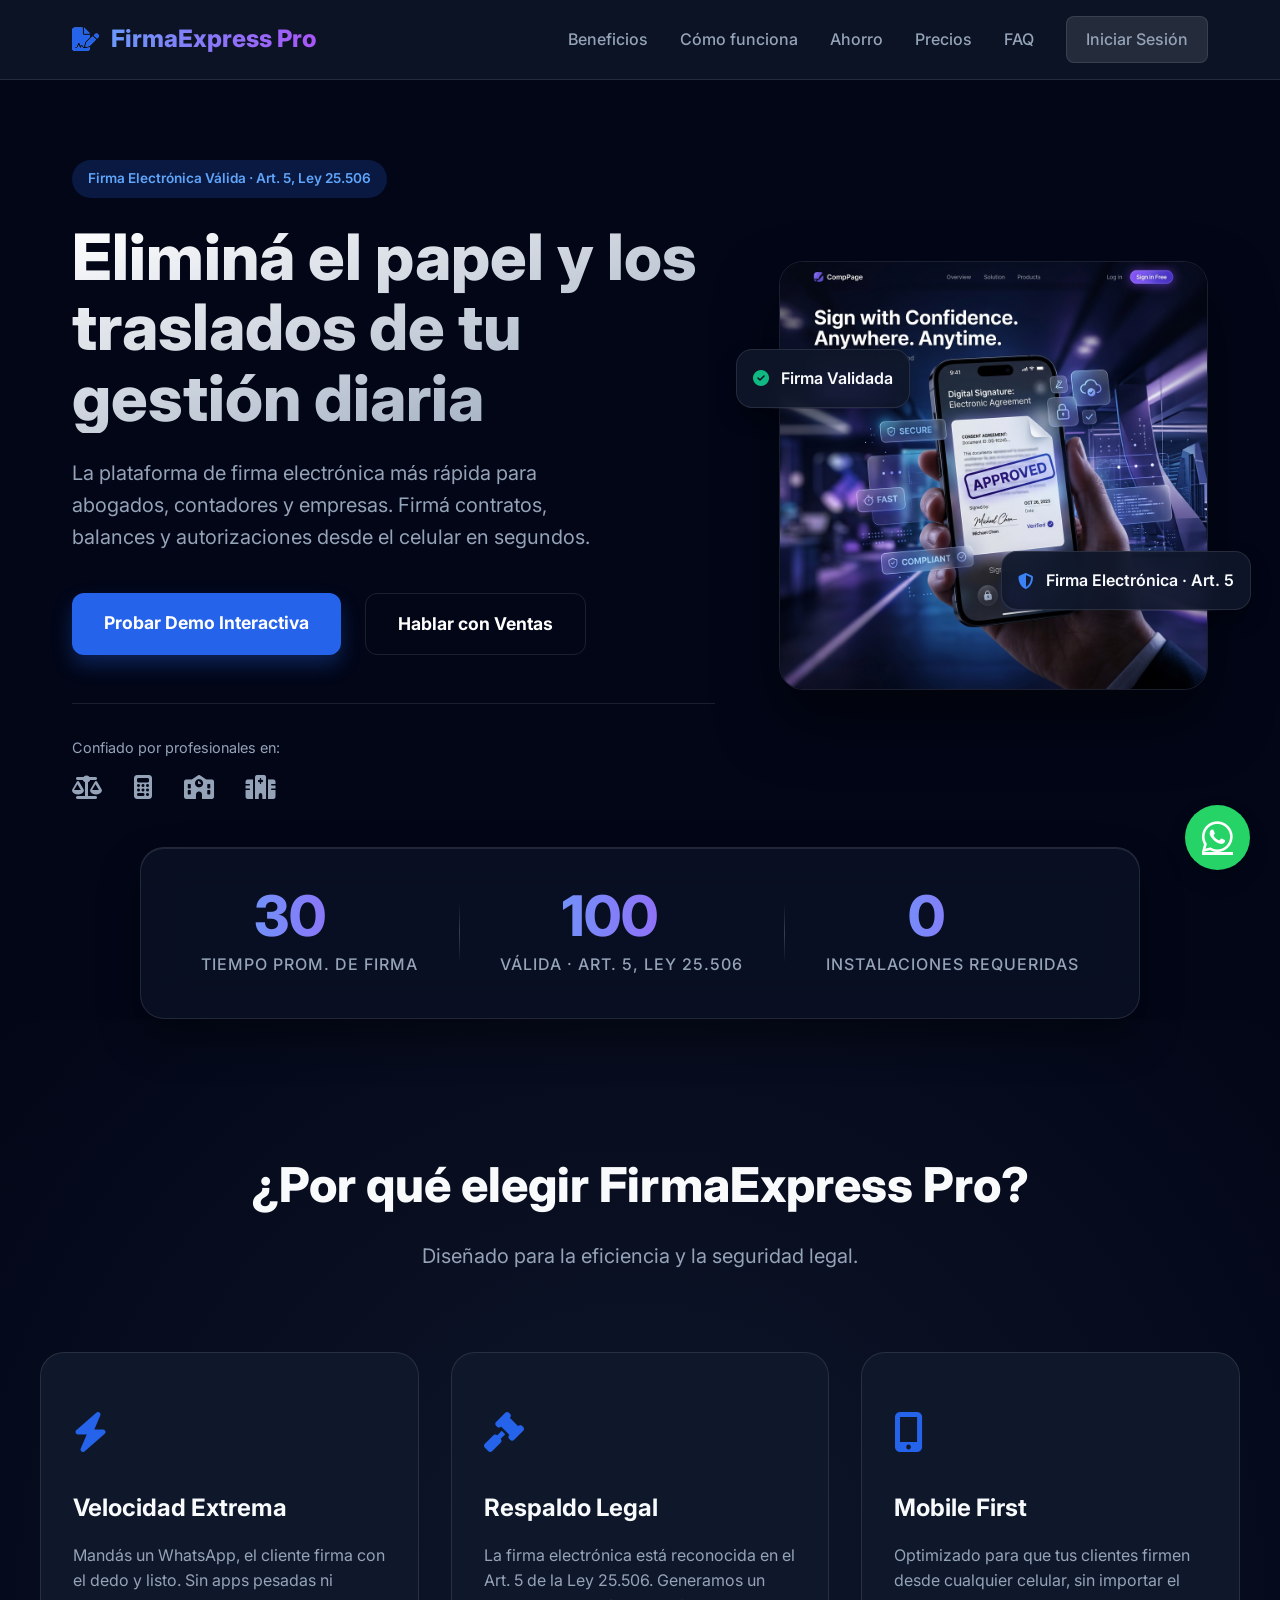
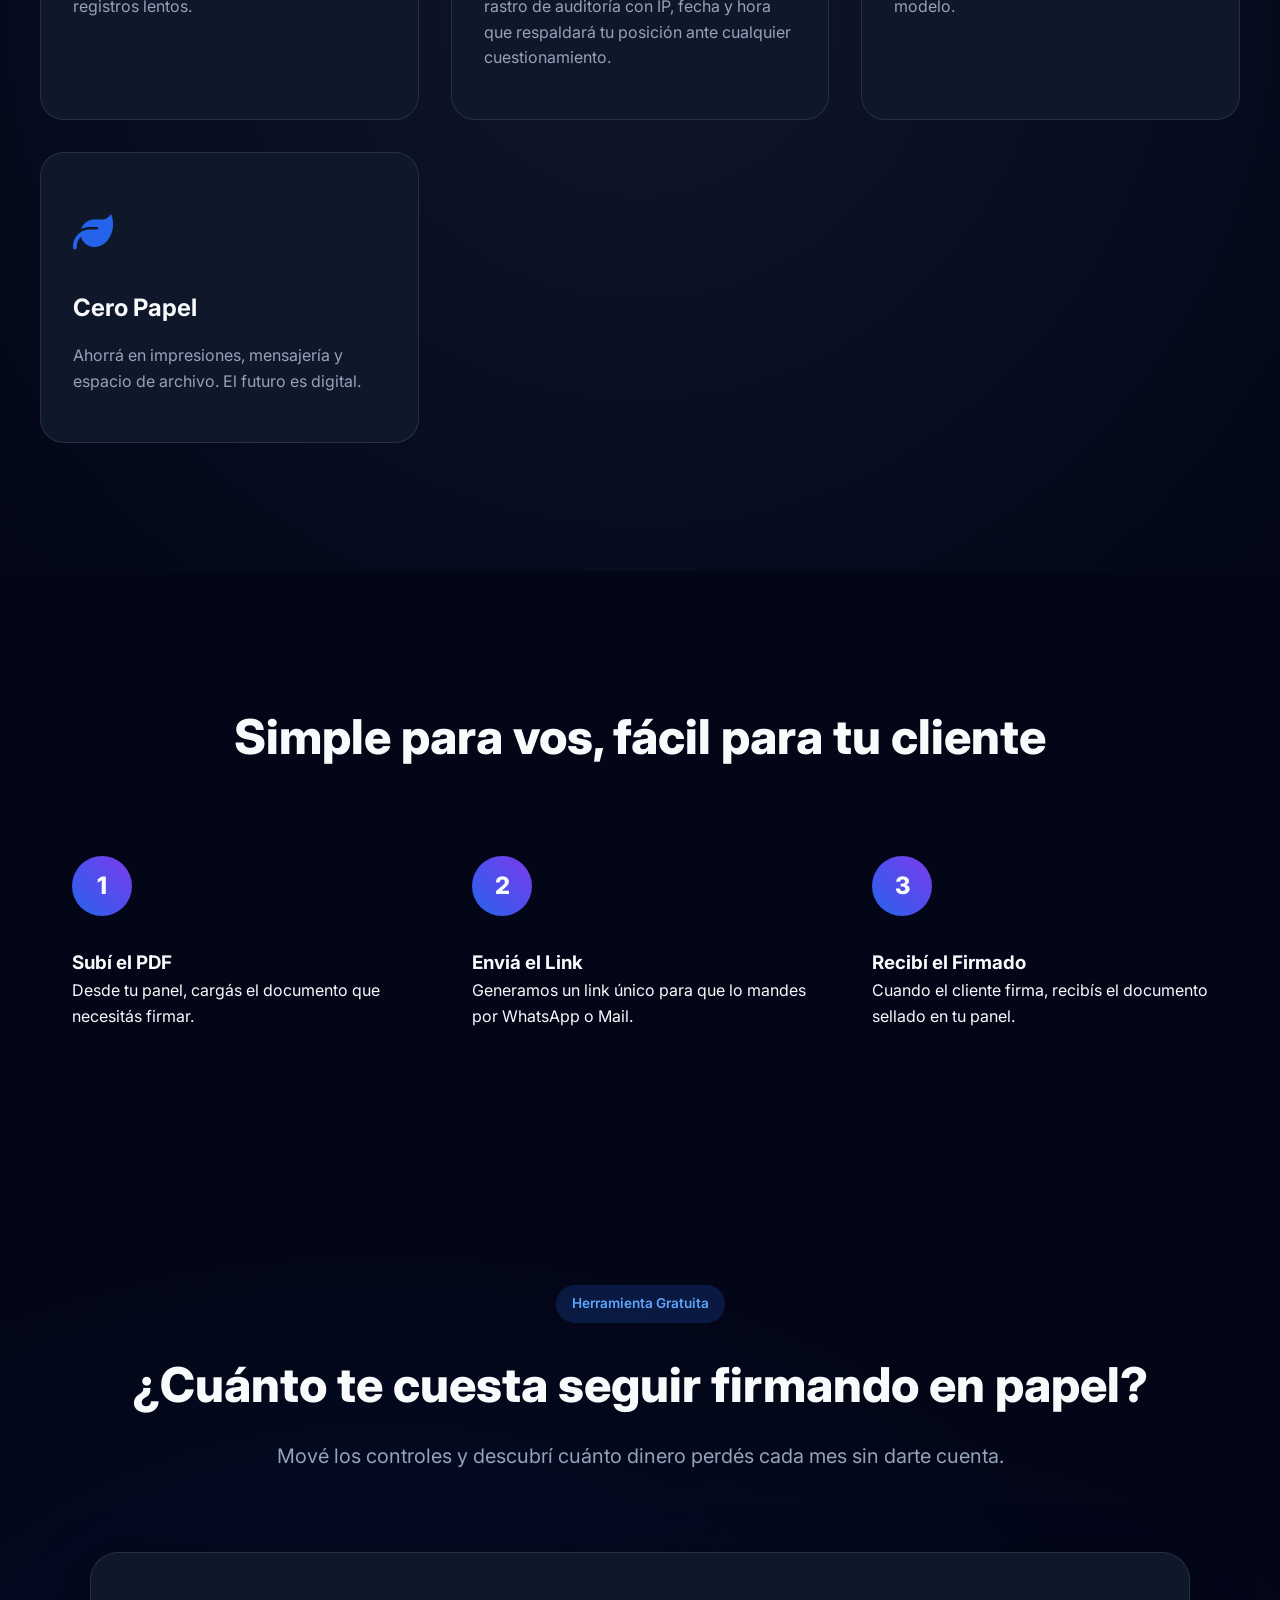
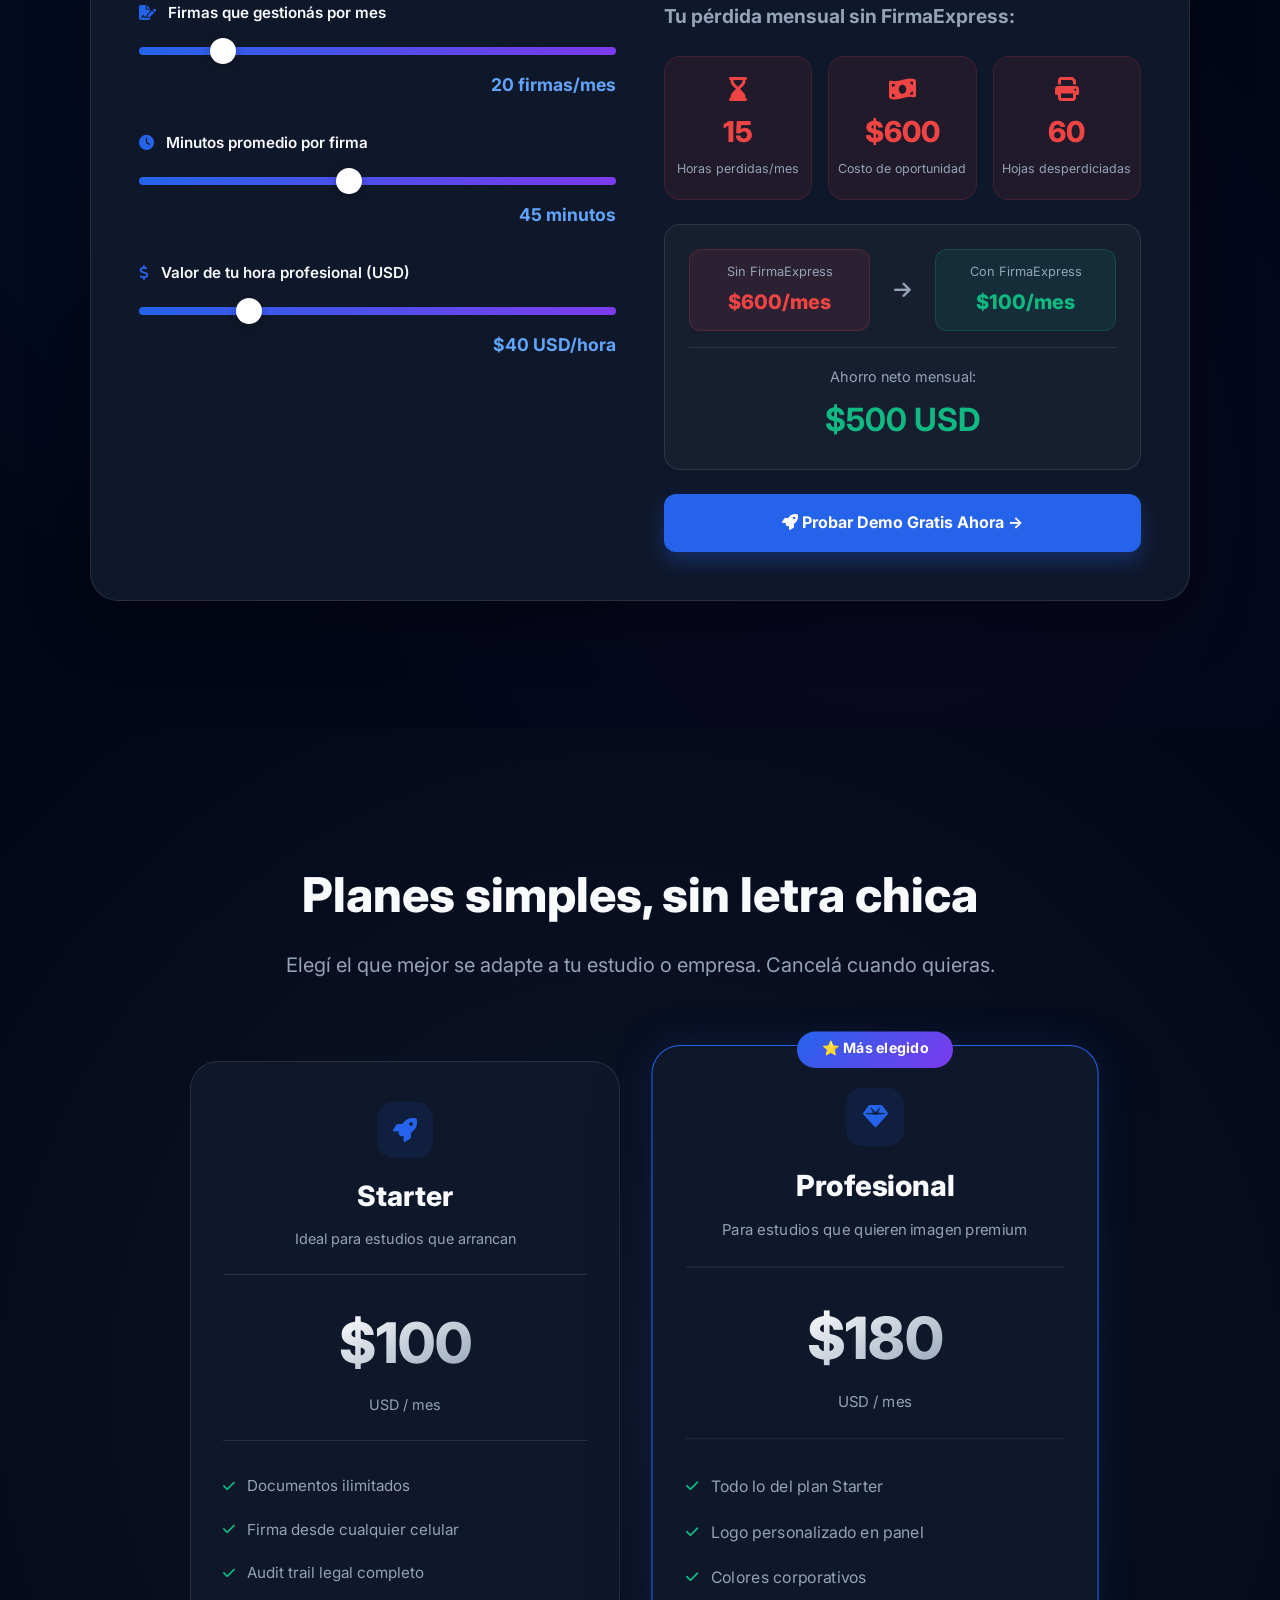
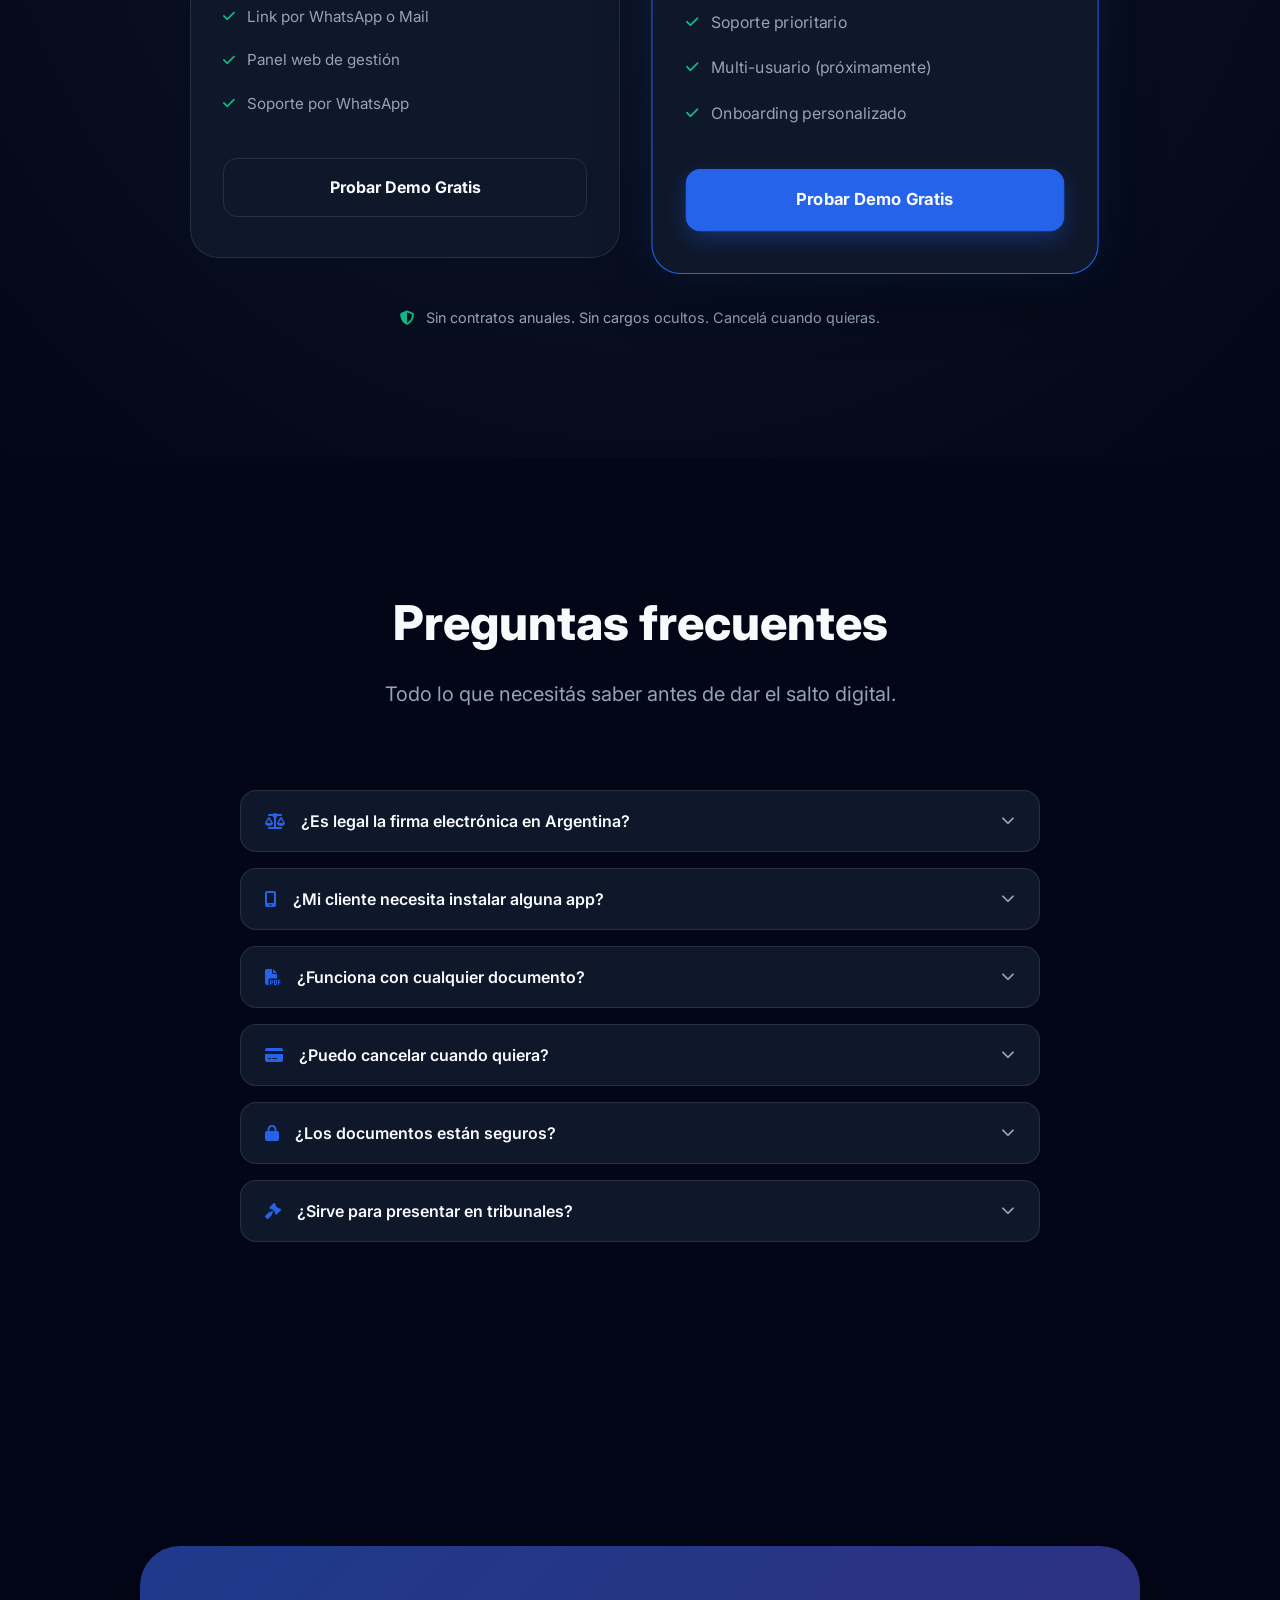
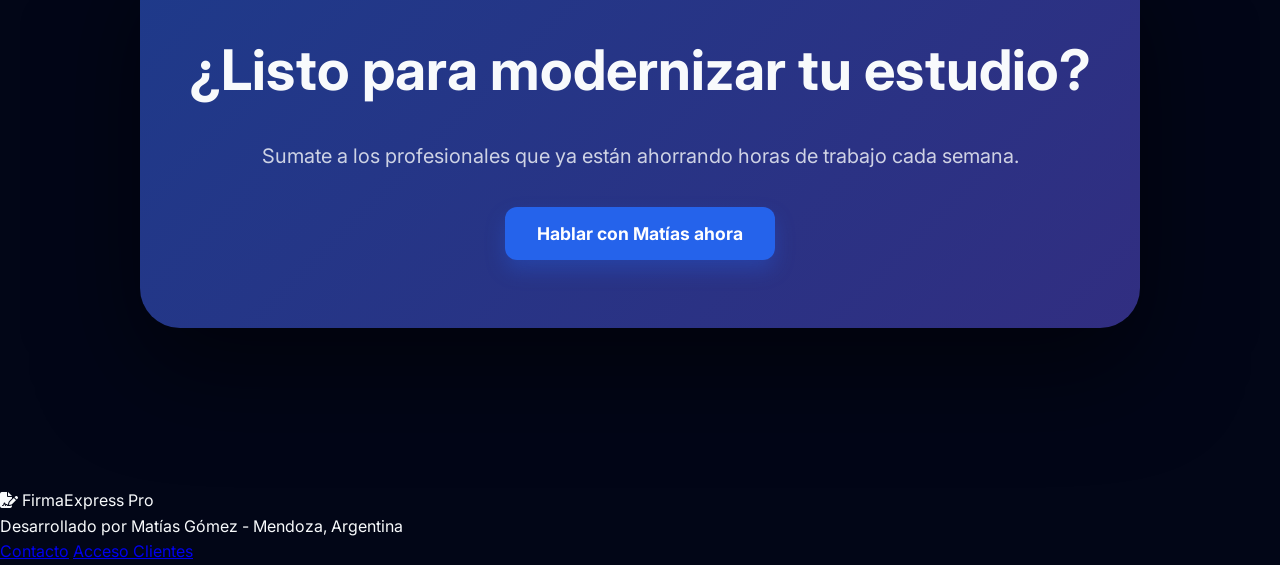
==== commit 7b29b20f: "Link demo.html in landing page CTAs" ====
--- a/index.html
+++ b/index.html
@@ -33,8 +33,8 @@
                 <h1>Eliminá el papel y los traslados de tu gestión diaria</h1>
                 <p>La plataforma de firma electrónica más rápida para abogados, contadores y empresas. Firmá contratos, balances y autorizaciones desde el celular en segundos.</p>
                 <div class="hero-cta">
-                    <a href="https://wa.me/5492612404479?text=Hola%20Mati,%20quiero%20probar%20la%20demo%20de%20FirmaExpress%20Pro" target="_blank" class="btn-primary-lg">Solicitar Demo Gratis</a>
-                    <a href="#como-funciona" class="btn-secondary-lg">Ver cómo funciona</a>
+                    <a href="demo.html" class="btn-primary-lg">Probar Demo Interactiva</a>
+                    <a href="https://wa.me/5492612404479?text=Hola%20Mati,%20quiero%20más%20info%20de%20FirmaExpress%20Pro" target="_blank" class="btn-secondary-lg">Hablar con Ventas</a>
                 </div>
                 <div class="hero-trust">
                     <p>Confiado por profesionales en:</p>
@@ -195,8 +195,8 @@
                         <strong id="compAhorro">$500 USD</strong>
                     </div>
                 </div>
-                <a href="https://wa.me/5492612404479?text=Hola%20Mati,%20usé%20la%20calculadora%20y%20quiero%20ahorrar%20con%20FirmaExpress" target="_blank" class="btn-primary-lg calc-cta">
-                    <i class="fa-solid fa-rocket"></i> Quiero empezar a ahorrar → Solicitar Demo
+                <a href="demo.html" class="btn-primary-lg calc-cta">
+                    <i class="fa-solid fa-rocket"></i> Probar Demo Gratis Ahora →
                 </a>
             </div>
         </div>
@@ -227,7 +227,7 @@
                     <li><i class="fa-solid fa-check"></i> Panel web de gestión</li>
                     <li><i class="fa-solid fa-check"></i> Soporte por WhatsApp</li>
                 </ul>
-                <a href="https://wa.me/5492612404479?text=Hola%20Mati,%20me%20interesa%20el%20plan%20Starter" target="_blank" class="btn-plan">Solicitar Demo Gratis</a>
+                <a href="demo.html" class="btn-plan">Probar Demo Gratis</a>
             </div>
 
             <div class="pricing-card featured">
@@ -249,7 +249,7 @@
                     <li><i class="fa-solid fa-check"></i> Multi-usuario (próximamente)</li>
                     <li><i class="fa-solid fa-check"></i> Onboarding personalizado</li>
                 </ul>
-                <a href="https://wa.me/5492612404479?text=Hola%20Mati,%20me%20interesa%20el%20plan%20Profesional" target="_blank" class="btn-plan btn-plan-featured">Solicitar Demo Gratis</a>
+                <a href="demo.html" class="btn-plan btn-plan-featured">Probar Demo Gratis</a>
             </div>
         </div>
         <p class="pricing-note"><i class="fa-solid fa-shield-halved"></i> Sin contratos anuales. Sin cargos ocultos. Cancelá cuando quieras.</p>
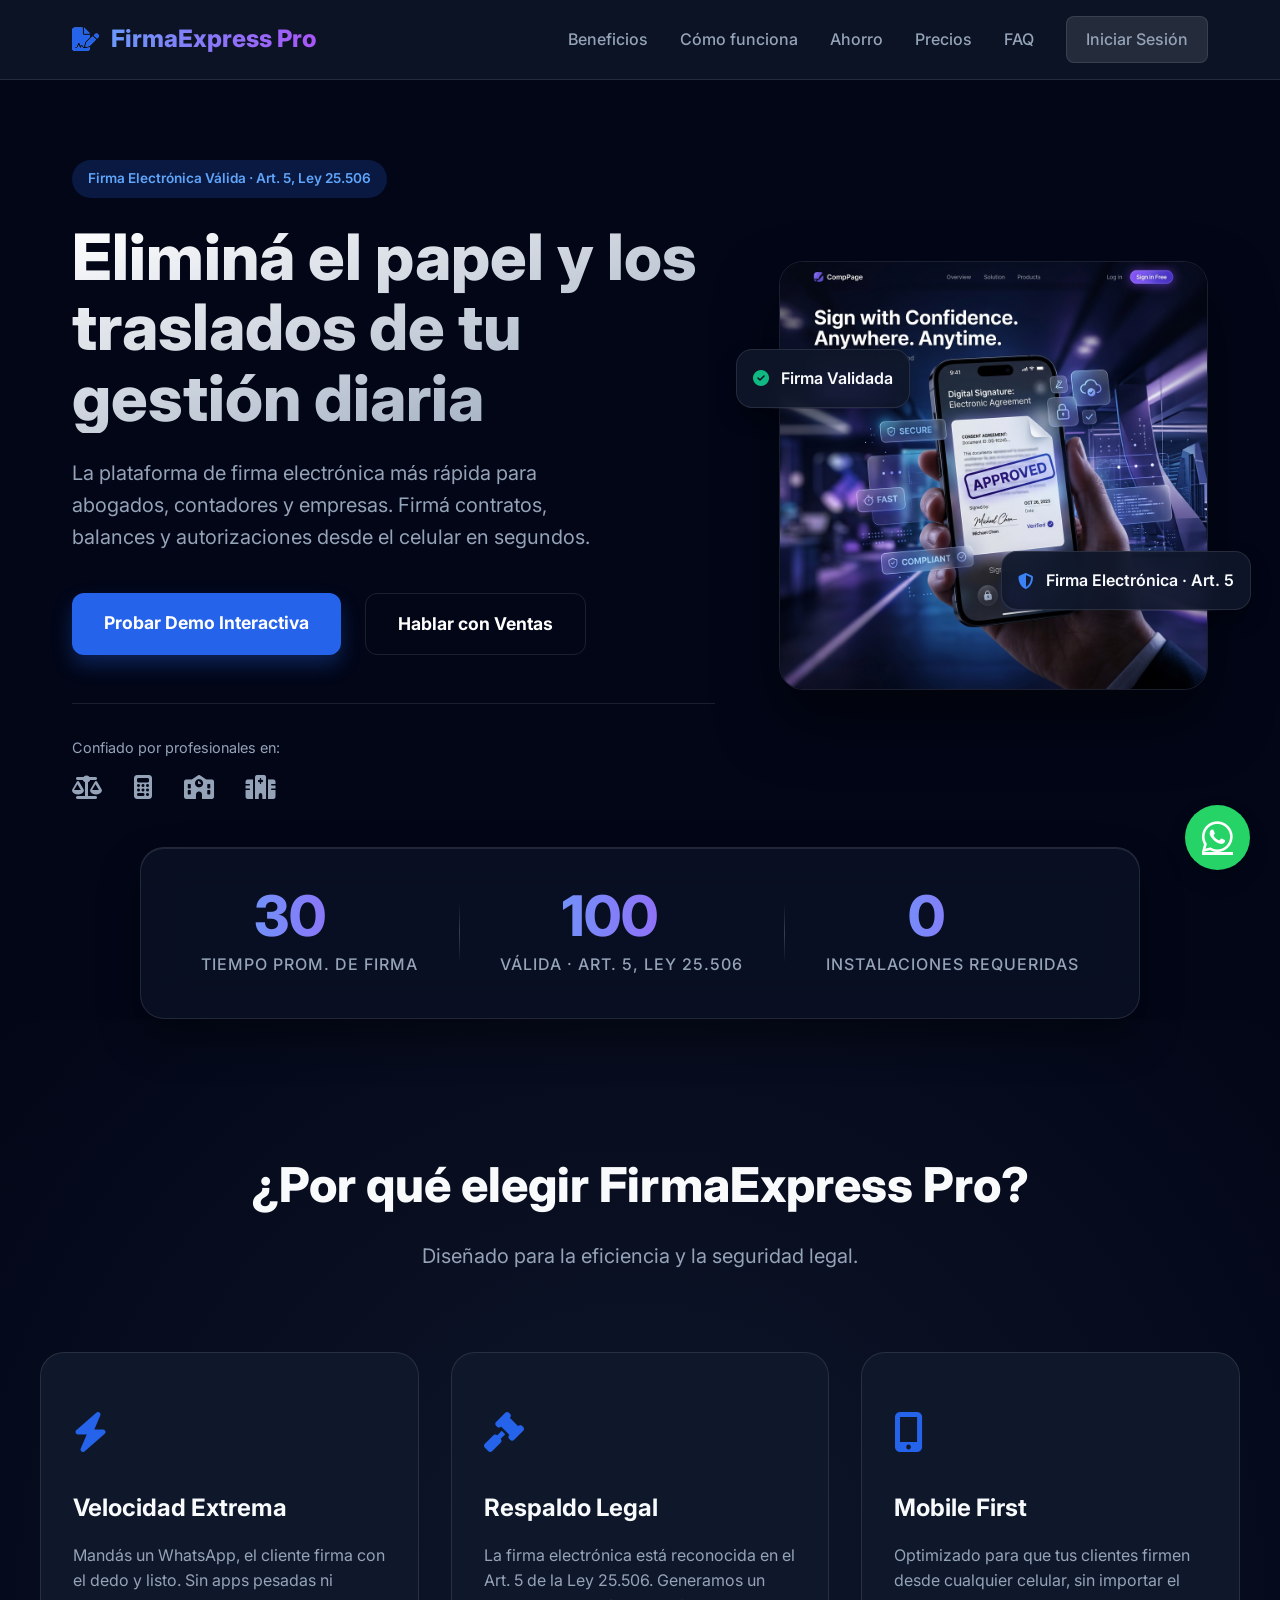
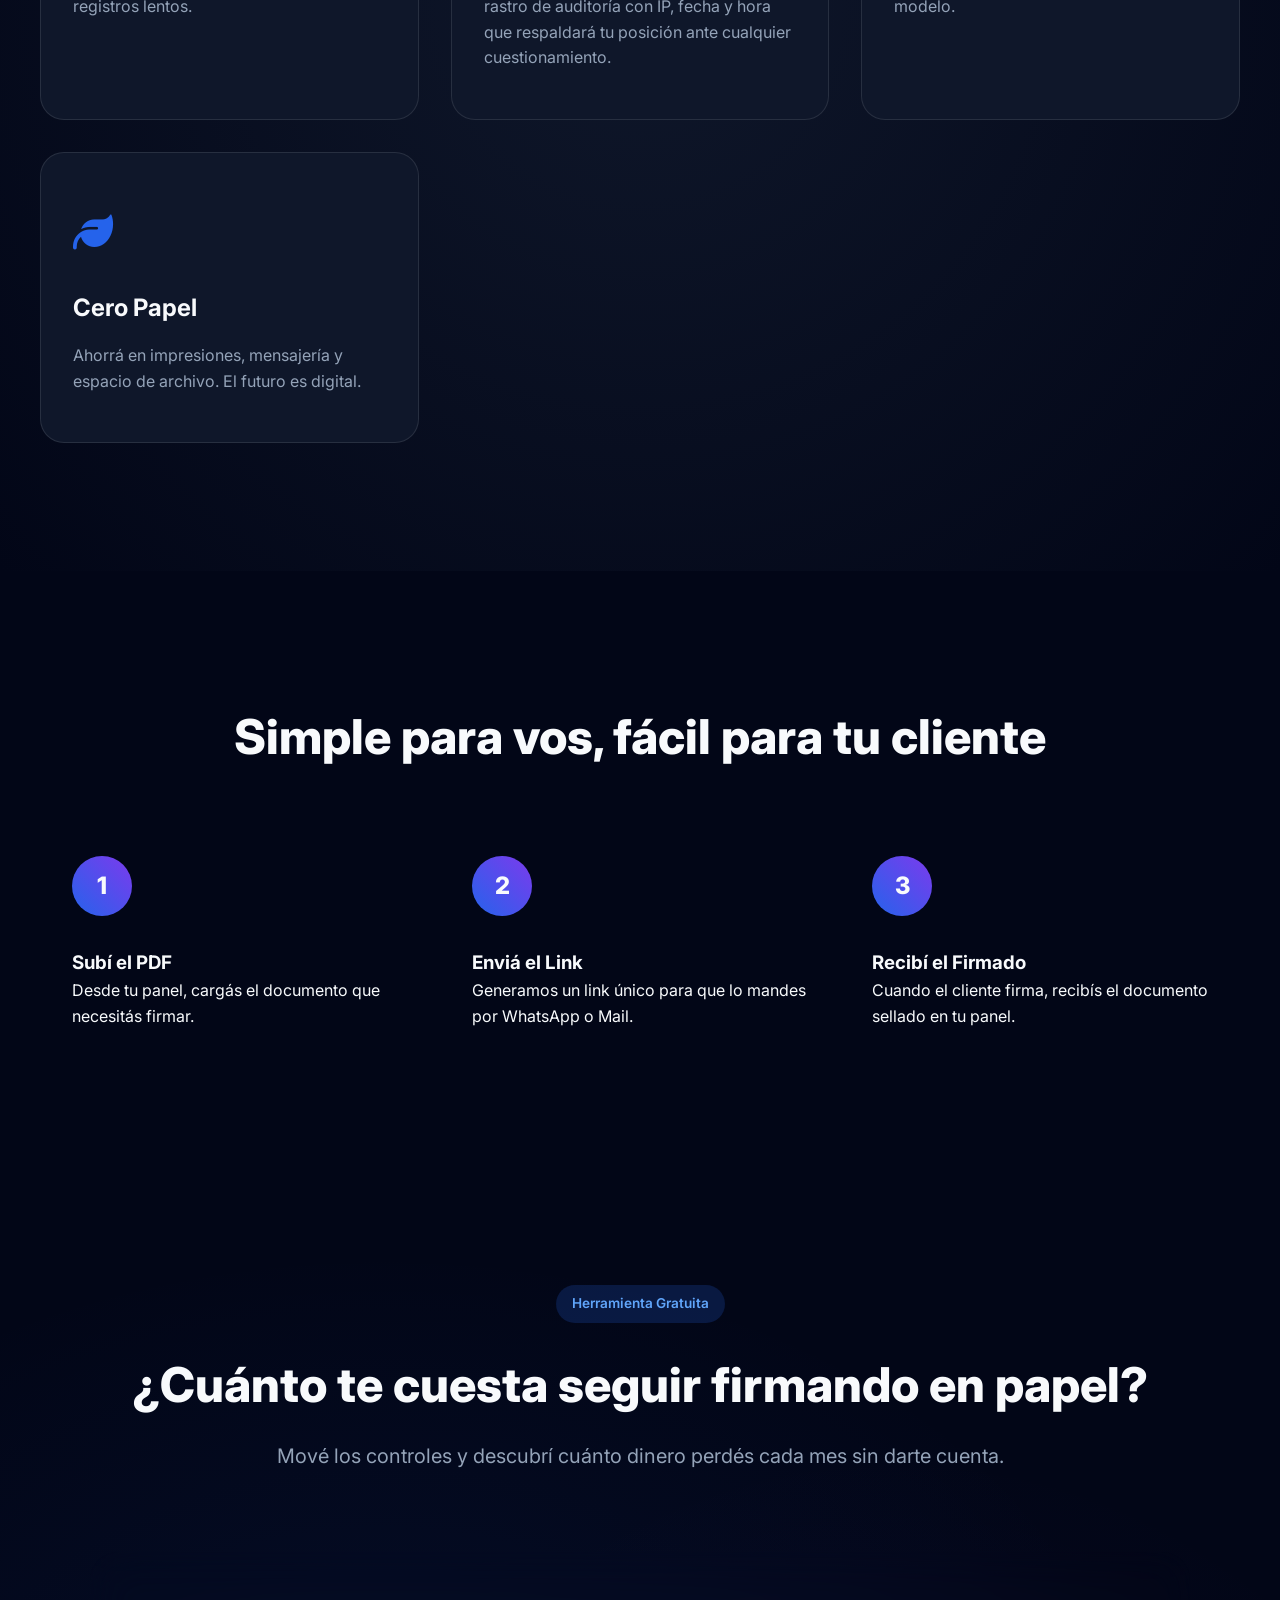
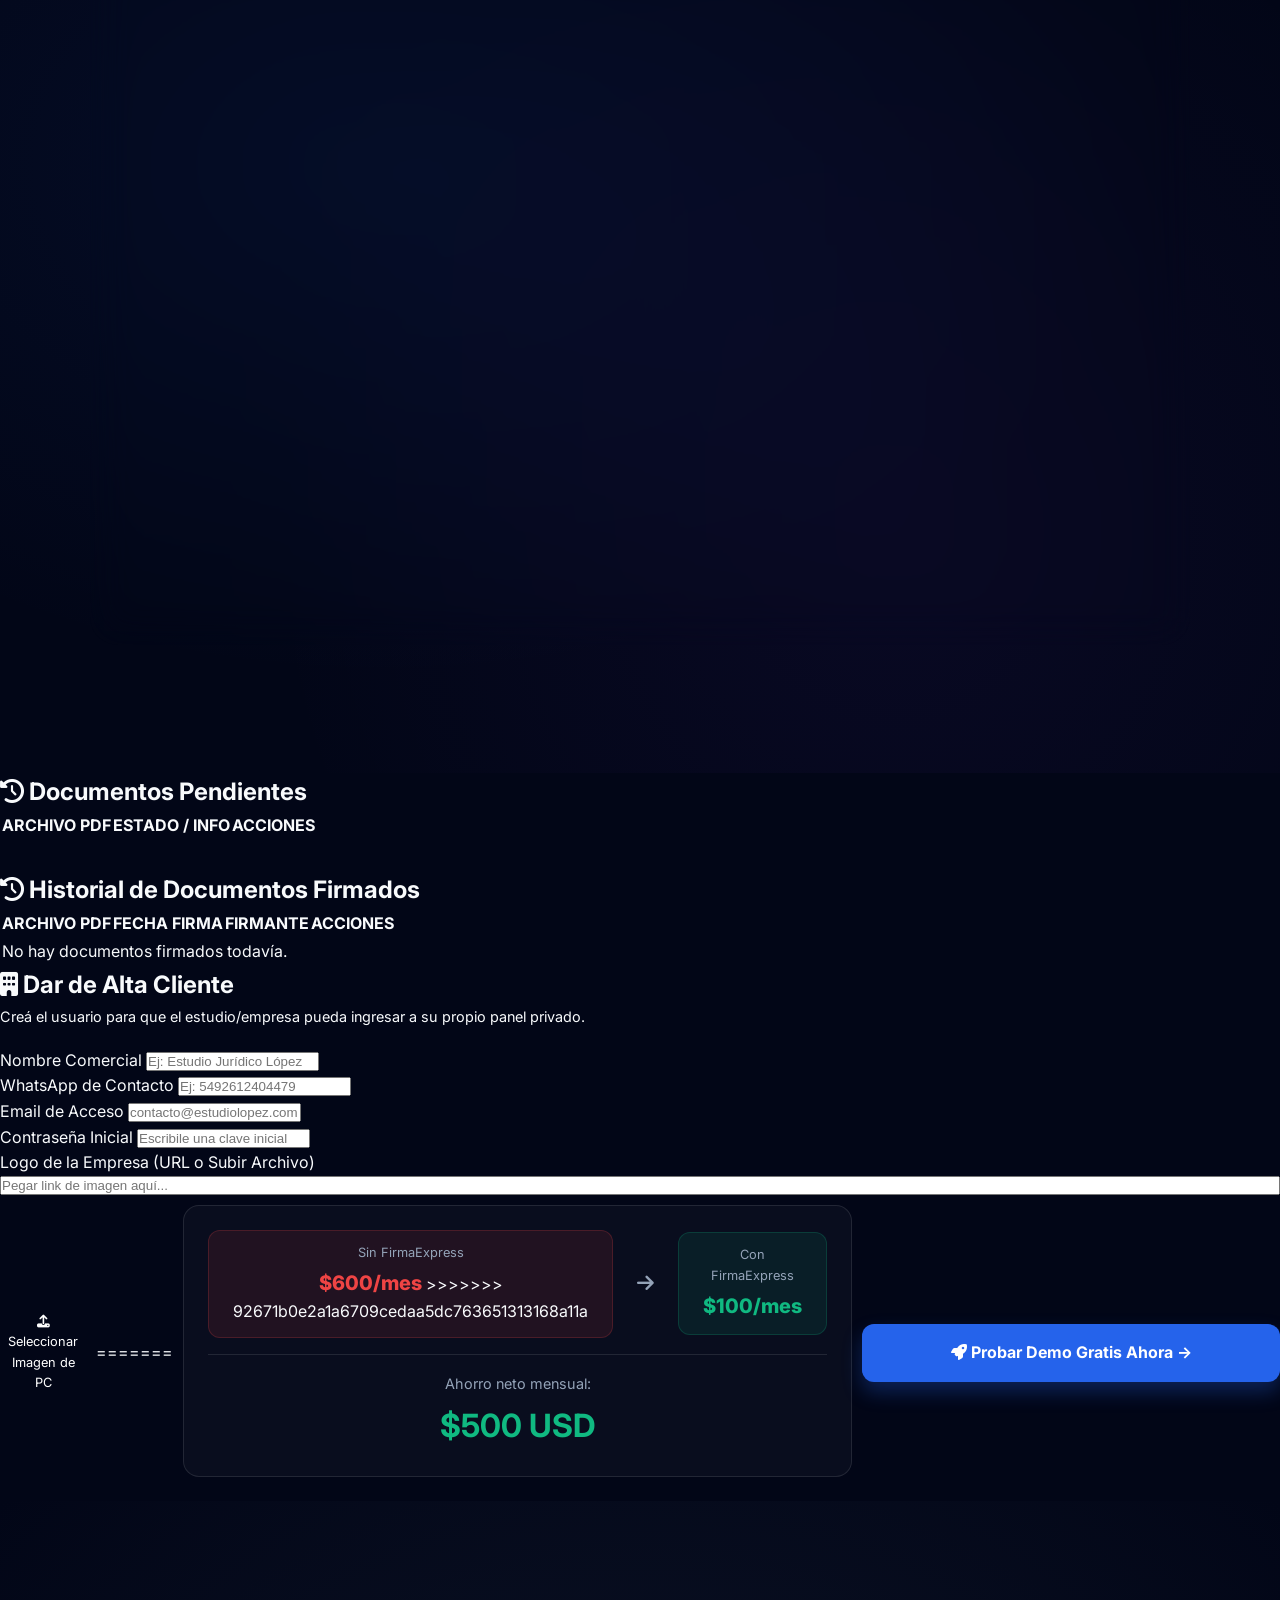
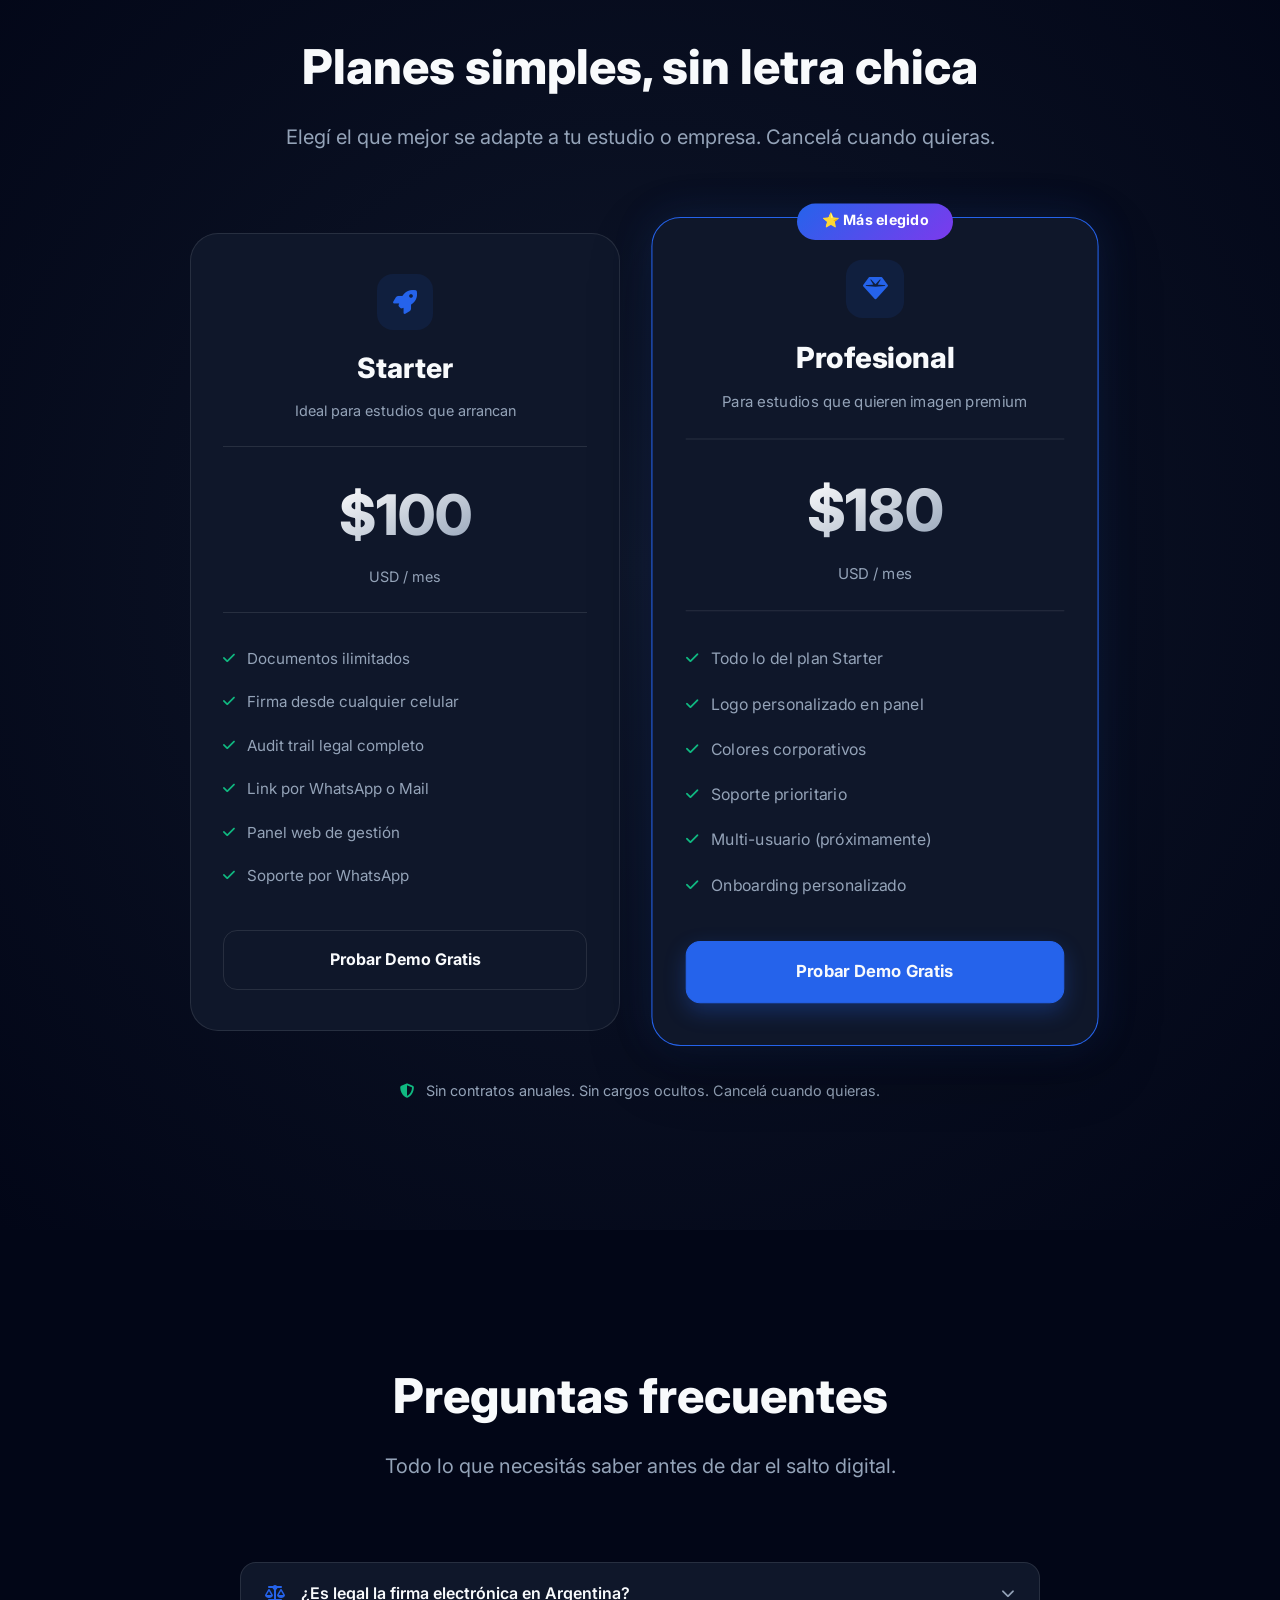
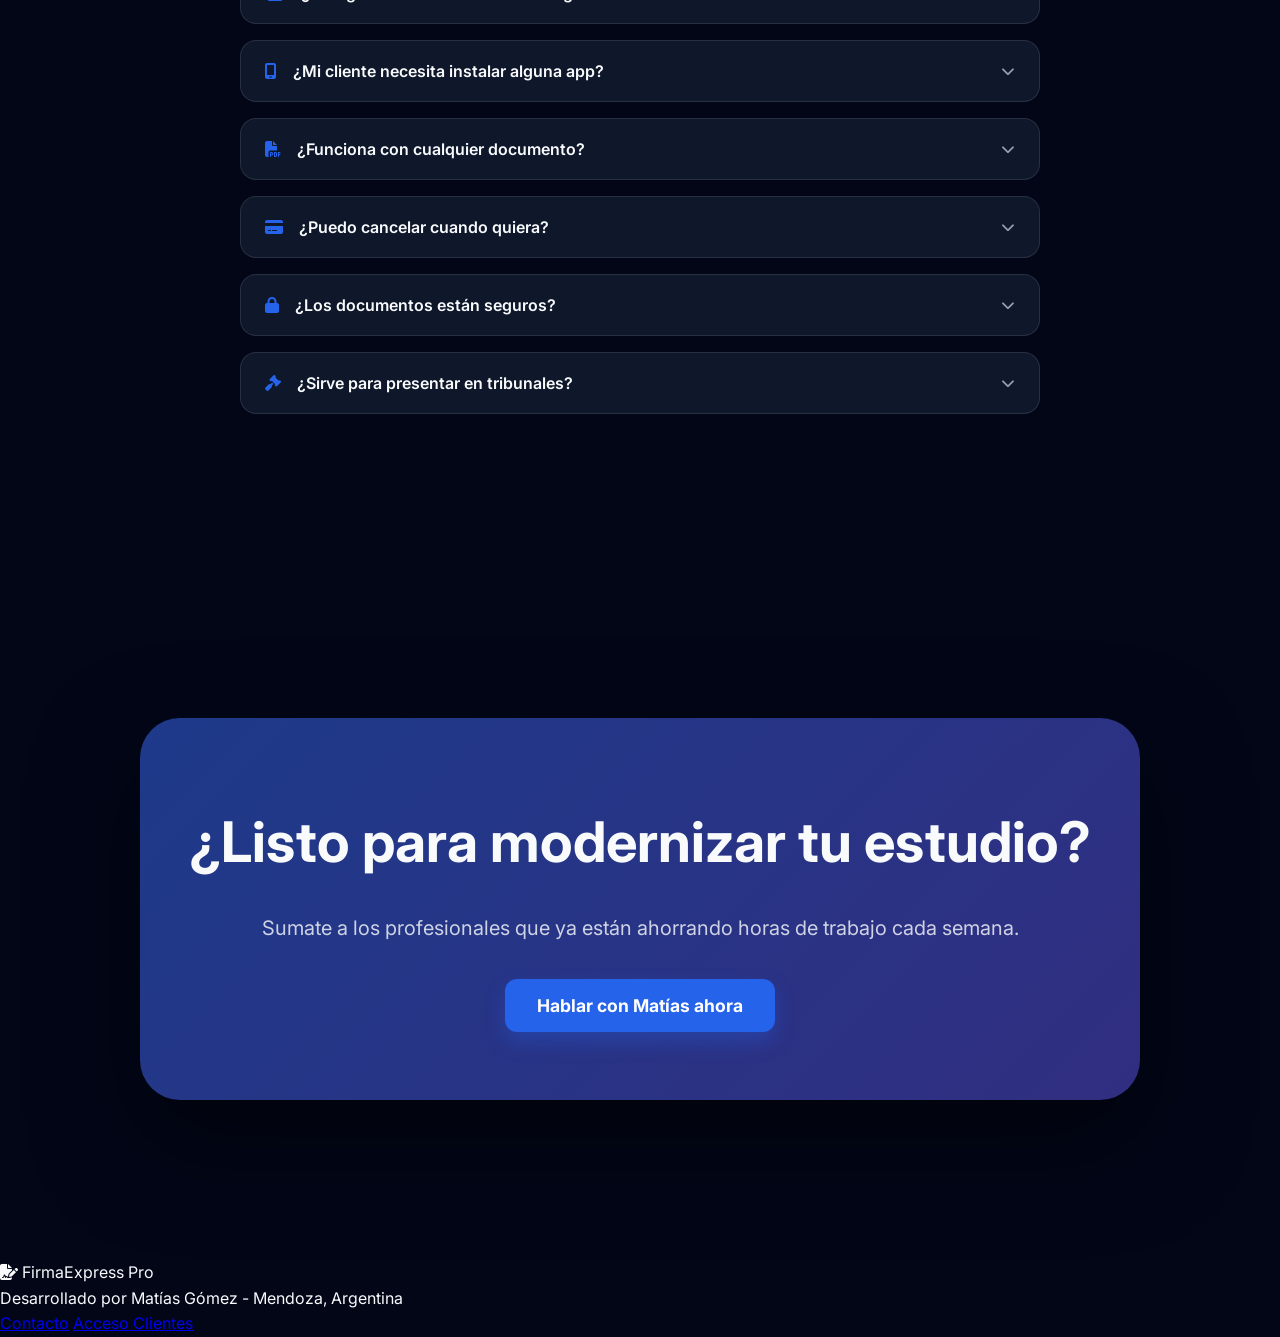
==== commit 1c1e403b: "MN" ====
--- a/index.html
+++ b/index.html
@@ -178,11 +178,129 @@
                         <span class="result-label">Hojas desperdiciadas</span>
                     </div>
                 </div>
+<<<<<<< HEAD
+
+                <!-- SELECTOR DE MODO DE FIRMA -->
+                <div style="margin-top: 25px; margin-bottom: 25px; text-align: left; background: var(--bg-color); padding: 20px; border-radius: 8px; border: 1px solid var(--border-color);">
+                    <label style="font-weight: 600; font-size: 1.1rem; color: var(--text-primary); display:block; margin-bottom: 10px;">
+                        <i class="fa-solid fa-pen-nib"></i> Ubicación de la Firma en este PDF:
+                    </label>
+                    <div class="radio-group">
+                        <label class="radio-option" style="flex-direction: column; align-items: flex-start;">
+                            <div style="display: flex; align-items: center; gap: 10px; width: 100%;">
+                                <input type="radio" name="modoFirma" value="misma_hoja" checked onchange="document.getElementById('posicionFirmaContainer').style.display='block'"> 
+                                <span><strong>Misma Hoja:</strong> Estampar firma chiquita en la última hoja del documento original.</span>
+                            </div>
+                            <div id="posicionFirmaContainer" style="margin-left: 28px; margin-top: 10px; padding: 10px; background: rgba(0,0,0,0.02); border-radius: 8px; width: calc(100% - 28px);">
+                                <label style="font-size: 0.9rem; color: var(--text-secondary); display: block; margin-bottom: 5px;"><i class="fa-solid fa-arrows-to-dot"></i> Seleccione la ubicación de la firma en la hoja:</label>
+                                <select id="posicionFirma" style="width: 100%; padding: 8px; border-radius: 6px; border: 1px solid var(--border-color); background: var(--surface-color); color: var(--text-primary); font-family: inherit; margin-top: 5px;">
+                                    <option value="abajo_izquierda">Abajo a la Izquierda</option>
+                                    <option value="abajo_centro">Abajo en el Centro</option>
+                                    <option value="abajo_derecha">Abajo a la Derecha</option>
+                                    <option value="centro_izquierda">Centro a la Izquierda</option>
+                                    <option value="centro">En el Centro</option>
+                                    <option value="centro_derecha">Centro a la Derecha</option>
+                                    <option value="arriba_izquierda">Arriba a la Izquierda</option>
+                                    <option value="arriba_centro">Arriba en el Centro</option>
+                                    <option value="arriba_derecha">Arriba a la Derecha</option>
+                                </select>
+                            </div>
+                        </label>
+                        <label class="radio-option">
+                            <input type="radio" name="modoFirma" value="hoja_nueva" onchange="document.getElementById('posicionFirmaContainer').style.display='none'"> 
+                            <span><strong>Hoja Anexa:</strong> Agregar una nueva hoja legal al final exclusiva para firmas (Ideal documentos largos).</span>
+                        </label>
+                    </div>
+                </div>
+
+                <button type="submit" class="btn btn-primary" id="btnUpload" disabled>
+                    <i class="fa-solid fa-link"></i> Generar Link Único para el Cliente
+                </button>
+            </form>
+        </section>
+
+        <section class="card list-section">
+            <h2 style="color: var(--primary-color);"><i class="fa-solid fa-clock-rotate-left"></i> Documentos Pendientes <span id="pendingCounter" class="counter-badge" style="display: none;">0</span></h2>
+            <div class="table-container">
+                <table class="modern-table">
+                    <thead>
+                        <tr>
+                            <th>ARCHIVO PDF</th>
+                            <th>ESTADO / INFO</th>
+                            <th>ACCIONES</th>
+                        </tr>
+                    </thead>
+                    <tbody id="auditsList">
+                        <!-- Generado por JS -->
+                    </tbody>
+                </table>
+            </div>
+        </section>
+
+        <section class="card list-section" style="margin-top: 30px;">
+            <h2 style="color: var(--success-color);"><i class="fa-solid fa-history"></i> Historial de Documentos Firmados</h2>
+            <div class="table-container">
+                <table class="modern-table">
+                    <thead>
+                        <tr>
+                            <th>ARCHIVO PDF</th>
+                            <th>FECHA FIRMA</th>
+                            <th>FIRMANTE</th>
+                            <th>ACCIONES</th>
+                        </tr>
+                    </thead>
+                    <tbody id="historyList">
+                        <!-- Generado por JS -->
+                        <tr class="empty-state"><td colspan="4">No hay documentos firmados todavía.</td></tr>
+                    </tbody>
+                </table>
+            </div>
+        </section>
+    </main>
+
+
+    <!-- ========================================== -->
+    <!-- MODAL NUEVA EMPRESA -->
+    <!-- ========================================== -->
+    <div id="modalEmpresa" class="modal">
+        <div class="modal-content card">
+            <h2 style="margin-top: 0; color: var(--primary-color);" id="modalEmpresaTitle"><i class="fa-solid fa-building"></i> Dar de Alta Cliente</h2>
+            <p style="color: var(--text-secondary); margin-bottom: 20px; font-size: 0.9rem;" id="modalEmpresaSub">Creá el usuario para que el estudio/empresa pueda ingresar a su propio panel privado.</p>
+            
+            <form id="formNuevaEmpresa">
+                <input type="hidden" id="editEmpresaId">
+                <div class="form-group-modal">
+                    <label>Nombre Comercial</label>
+                    <input type="text" id="empNombre" required placeholder="Ej: Estudio Jurídico López">
+                </div>
+                <div class="form-group-modal">
+                    <label>WhatsApp de Contacto</label>
+                    <input type="text" id="empWhatsapp" placeholder="Ej: 5492612404479">
+                </div>
+                <div class="form-group-modal">
+                    <label>Email de Acceso</label>
+                    <input type="email" id="empEmail" required placeholder="contacto@estudiolopez.com">
+                </div>
+                <div class="form-group-modal" id="passGroup">
+                    <label>Contraseña Inicial</label>
+                    <input type="text" id="empPassword" placeholder="Escribile una clave inicial">
+                </div>
+                <div class="form-group-modal">
+                    <label>Logo de la Empresa (URL o Subir Archivo)</label>
+                    <div style="display: flex; flex-direction: column; gap: 10px;">
+                        <input type="url" id="empLogoUrl" placeholder="Pegar link de imagen aquí...">
+                        <div style="display: flex; align-items: center; gap: 10px;">
+                            <label for="empLogoFile" class="btn" style="background: var(--text-secondary); color: white; cursor: pointer; font-size: 0.8rem; margin: 0; flex: 1; text-align: center; padding: 8px;">
+                                <i class="fa-solid fa-upload"></i> Seleccionar Imagen de PC
+                            </label>
+                            <input type="file" id="empLogoFile" accept="image/*" style="display: none;">
+=======
                 <div class="calc-comparison">
                     <div class="comp-vs">
                         <div class="comp-bad">
                             <span class="comp-label">Sin FirmaExpress</span>
                             <span class="comp-amount" id="compSin">$600/mes</span>
+>>>>>>> 92671b0e2a1a6709cedaa5dc763651313168a11a
                         </div>
                         <div class="comp-arrow"><i class="fa-solid fa-arrow-right"></i></div>
                         <div class="comp-good">
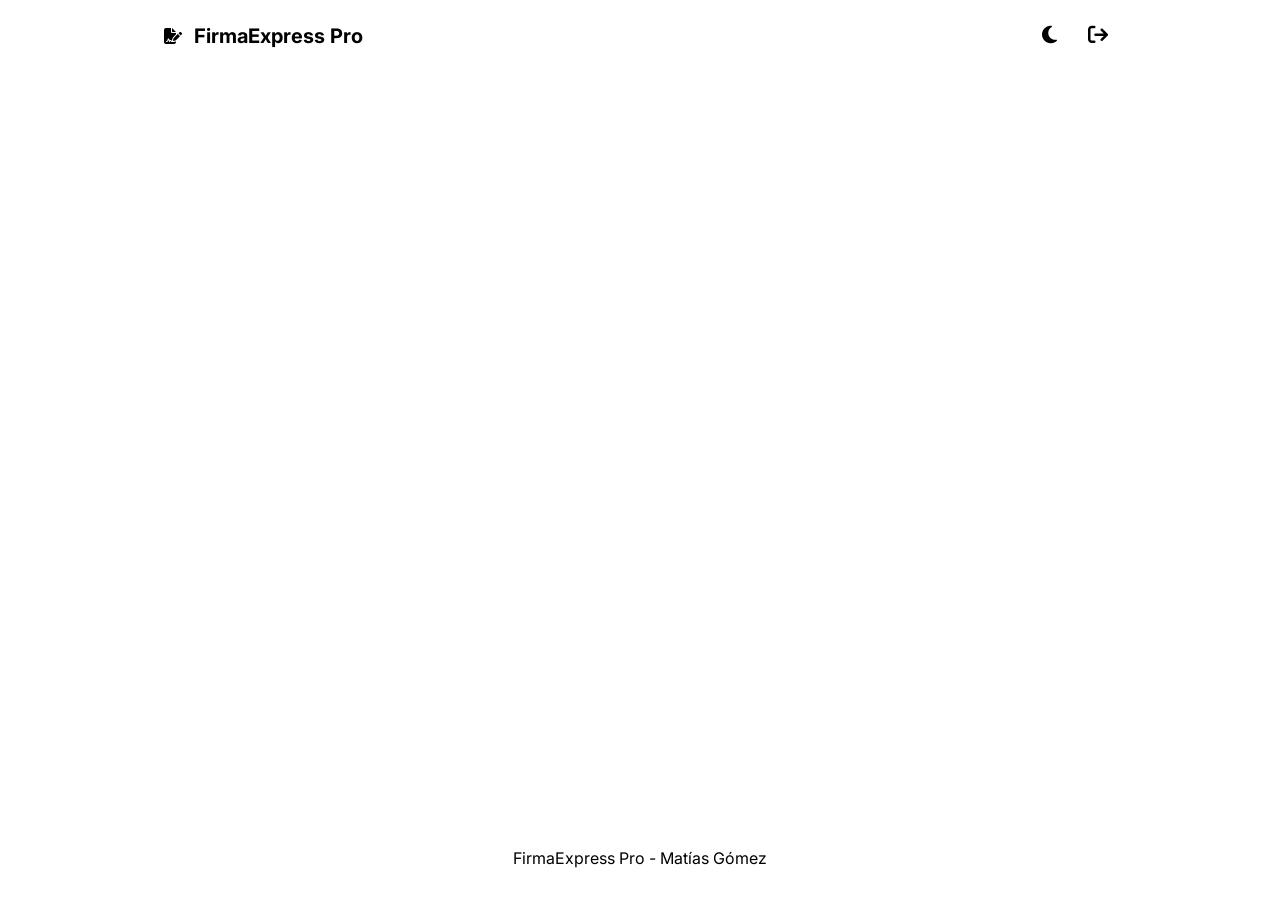
==== commit e7219162: "d" ====
--- a/index.html
+++ b/index.html
@@ -3,508 +3,13 @@
 <head>
     <meta charset="UTF-8">
     <meta name="viewport" content="width=device-width, initial-scale=1.0">
-    <title>FirmaExpress Pro - Firmá cualquier documento en 30 segundos</title>
-    <link rel="stylesheet" href="landing.css">
-    <link href="https://fonts.googleapis.com/css2?family=Inter:wght@300;400;500;600;700;800&display=swap" rel="stylesheet">
-    <link rel="stylesheet" href="https://cdnjs.cloudflare.com/ajax/libs/font-awesome/6.4.0/css/all.min.css">
+    <title>FirmaExpress Pro - Redireccionando...</title>
+    <script>
+        // Redirigir a app.html o login.html según el estado
+        window.location.href = "app.html";
+    </script>
 </head>
 <body>
-    <nav class="glass-nav">
-        <div class="nav-content">
-            <div class="logo">
-                <i class="fa-solid fa-file-signature"></i>
-                <span>FirmaExpress Pro</span>
-            </div>
-            <div class="nav-links">
-                <a href="#beneficios">Beneficios</a>
-                <a href="#como-funciona">Cómo funciona</a>
-                <a href="#calculadora">Ahorro</a>
-                <a href="#precios">Precios</a>
-                <a href="#faq">FAQ</a>
-                <a href="login.html" class="btn-login">Iniciar Sesión</a>
-            </div>
-        </div>
-    </nav>
-
-    <header class="hero">
-        <div class="hero-content">
-            <div class="hero-text">
-                <span class="badge-promo">Firma Electrónica Válida · Art. 5, Ley 25.506</span>
-                <h1>Eliminá el papel y los traslados de tu gestión diaria</h1>
-                <p>La plataforma de firma electrónica más rápida para abogados, contadores y empresas. Firmá contratos, balances y autorizaciones desde el celular en segundos.</p>
-                <div class="hero-cta">
-                    <a href="demo.html" class="btn-primary-lg">Probar Demo Interactiva</a>
-                    <a href="https://wa.me/5492612404479?text=Hola%20Mati,%20quiero%20más%20info%20de%20FirmaExpress%20Pro" target="_blank" class="btn-secondary-lg">Hablar con Ventas</a>
-                </div>
-                <div class="hero-trust">
-                    <p>Confiado por profesionales en:</p>
-                    <div class="trust-icons">
-                        <i class="fa-solid fa-scale-balanced" title="Estudios Jurídicos"></i>
-                        <i class="fa-solid fa-calculator" title="Estudios Contables"></i>
-                        <i class="fa-solid fa-school" title="Escuelas e Institutos"></i>
-                        <i class="fa-solid fa-hospital" title="Clínicas y Sanatorios"></i>
-                    </div>
-                </div>
-            </div>
-            <div class="hero-image">
-                <div class="image-wrapper">
-                    <img src="hero_landing.png" alt="FirmaExpress Pro Demo">
-                    <div class="floating-card card-1">
-                        <i class="fa-solid fa-check-circle"></i>
-                        <span>Firma Validada</span>
-                    </div>
-                    <div class="floating-card card-2">
-                        <i class="fa-solid fa-shield-halved"></i>
-                        <span>Firma Electrónica · Art. 5</span>
-                    </div>
-                </div>
-            </div>
-        </div>
-    </header>
-
-    <!-- METRICS / SOCIAL PROOF -->
-    <section class="metrics-banner">
-        <div class="metrics-container">
-            <div class="metric-item">
-                <span class="metric-number">30<small>seg</small></span>
-                <span class="metric-label">Tiempo prom. de firma</span>
-            </div>
-            <div class="metric-divider"></div>
-            <div class="metric-item">
-                <span class="metric-number">100<small>%</small></span>
-                <span class="metric-label">Válida · Art. 5, Ley 25.506</span>
-            </div>
-            <div class="metric-divider"></div>
-            <div class="metric-item">
-                <span class="metric-number">0<small>apps</small></span>
-                <span class="metric-label">Instalaciones requeridas</span>
-            </div>
-        </div>
-    </section>
-
-    <section id="beneficios" class="features">
-        <div class="section-header">
-            <h2>¿Por qué elegir FirmaExpress Pro?</h2>
-            <p>Diseñado para la eficiencia y la seguridad legal.</p>
-        </div>
-        <div class="features-grid">
-            <div class="feature-card">
-                <div class="feature-icon"><i class="fa-solid fa-bolt"></i></div>
-                <h3>Velocidad Extrema</h3>
-                <p>Mandás un WhatsApp, el cliente firma con el dedo y listo. Sin apps pesadas ni registros lentos.</p>
-            </div>
-            <div class="feature-card">
-                <div class="feature-icon"><i class="fa-solid fa-gavel"></i></div>
-                <h3>Respaldo Legal</h3>
-                <p>La firma electrónica está reconocida en el Art. 5 de la Ley 25.506. Generamos un rastro de auditoría con IP, fecha y hora que respaldará tu posición ante cualquier cuestionamiento.</p>
-            </div>
-            <div class="feature-card">
-                <div class="feature-icon"><i class="fa-solid fa-mobile-screen-button"></i></div>
-                <h3>Mobile First</h3>
-                <p>Optimizado para que tus clientes firmen desde cualquier celular, sin importar el modelo.</p>
-            </div>
-            <div class="feature-card">
-                <div class="feature-icon"><i class="fa-solid fa-leaf"></i></div>
-                <h3>Cero Papel</h3>
-                <p>Ahorrá en impresiones, mensajería y espacio de archivo. El futuro es digital.</p>
-            </div>
-        </div>
-    </section>
-
-    <section id="como-funciona" class="steps">
-        <div class="section-header">
-            <h2>Simple para vos, fácil para tu cliente</h2>
-        </div>
-        <div class="steps-container">
-            <div class="step">
-                <div class="step-num">1</div>
-                <h3>Subí el PDF</h3>
-                <p>Desde tu panel, cargás el documento que necesitás firmar.</p>
-            </div>
-            <div class="step">
-                <div class="step-num">2</div>
-                <h3>Enviá el Link</h3>
-                <p>Generamos un link único para que lo mandes por WhatsApp o Mail.</p>
-            </div>
-            <div class="step">
-                <div class="step-num">3</div>
-                <h3>Recibí el Firmado</h3>
-                <p>Cuando el cliente firma, recibís el documento sellado en tu panel.</p>
-            </div>
-        </div>
-    </section>
-
-    <!-- CALCULADORA DE AHORRO -->
-    <section id="calculadora" class="calculator-section">
-        <div class="section-header">
-            <span class="badge-promo">Herramienta Gratuita</span>
-            <h2>¿Cuánto te cuesta seguir firmando en papel?</h2>
-            <p>Mové los controles y descubrí cuánto dinero perdés cada mes sin darte cuenta.</p>
-        </div>
-        <div class="calculator-box">
-            <div class="calc-inputs">
-                <div class="calc-group">
-                    <label for="sliderFirmas"><i class="fa-solid fa-file-signature"></i> Firmas que gestionás por mes</label>
-                    <input type="range" id="sliderFirmas" min="5" max="100" value="20" class="calc-slider">
-                    <div class="slider-value"><span id="valFirmas">20</span> firmas/mes</div>
-                </div>
-                <div class="calc-group">
-                    <label for="sliderTiempo"><i class="fa-solid fa-clock"></i> Minutos promedio por firma</label>
-                    <input type="range" id="sliderTiempo" min="10" max="90" value="45" class="calc-slider">
-                    <div class="slider-value"><span id="valTiempo">45</span> minutos</div>
-                </div>
-                <div class="calc-group">
-                    <label for="sliderHora"><i class="fa-solid fa-dollar-sign"></i> Valor de tu hora profesional (USD)</label>
-                    <input type="range" id="sliderHora" min="10" max="150" value="40" class="calc-slider">
-                    <div class="slider-value">$<span id="valHora">40</span> USD/hora</div>
-                </div>
-            </div>
-            <div class="calc-results">
-                <h3>Tu pérdida mensual sin FirmaExpress:</h3>
-                <div class="results-grid">
-                    <div class="result-item loss">
-                        <i class="fa-solid fa-hourglass-end"></i>
-                        <span class="result-number" id="resHoras">15</span>
-                        <span class="result-label">Horas perdidas/mes</span>
-                    </div>
-                    <div class="result-item loss">
-                        <i class="fa-solid fa-money-bill-wave"></i>
-                        <span class="result-number">$<span id="resCosto">600</span></span>
-                        <span class="result-label">Costo de oportunidad</span>
-                    </div>
-                    <div class="result-item loss">
-                        <i class="fa-solid fa-print"></i>
-                        <span class="result-number" id="resPapel">60</span>
-                        <span class="result-label">Hojas desperdiciadas</span>
-                    </div>
-                </div>
-<<<<<<< HEAD
-
-                <!-- SELECTOR DE MODO DE FIRMA -->
-                <div style="margin-top: 25px; margin-bottom: 25px; text-align: left; background: var(--bg-color); padding: 20px; border-radius: 8px; border: 1px solid var(--border-color);">
-                    <label style="font-weight: 600; font-size: 1.1rem; color: var(--text-primary); display:block; margin-bottom: 10px;">
-                        <i class="fa-solid fa-pen-nib"></i> Ubicación de la Firma en este PDF:
-                    </label>
-                    <div class="radio-group">
-                        <label class="radio-option" style="flex-direction: column; align-items: flex-start;">
-                            <div style="display: flex; align-items: center; gap: 10px; width: 100%;">
-                                <input type="radio" name="modoFirma" value="misma_hoja" checked onchange="document.getElementById('posicionFirmaContainer').style.display='block'"> 
-                                <span><strong>Misma Hoja:</strong> Estampar firma chiquita en la última hoja del documento original.</span>
-                            </div>
-                            <div id="posicionFirmaContainer" style="margin-left: 28px; margin-top: 10px; padding: 10px; background: rgba(0,0,0,0.02); border-radius: 8px; width: calc(100% - 28px);">
-                                <label style="font-size: 0.9rem; color: var(--text-secondary); display: block; margin-bottom: 5px;"><i class="fa-solid fa-arrows-to-dot"></i> Seleccione la ubicación de la firma en la hoja:</label>
-                                <select id="posicionFirma" style="width: 100%; padding: 8px; border-radius: 6px; border: 1px solid var(--border-color); background: var(--surface-color); color: var(--text-primary); font-family: inherit; margin-top: 5px;">
-                                    <option value="abajo_izquierda">Abajo a la Izquierda</option>
-                                    <option value="abajo_centro">Abajo en el Centro</option>
-                                    <option value="abajo_derecha">Abajo a la Derecha</option>
-                                    <option value="centro_izquierda">Centro a la Izquierda</option>
-                                    <option value="centro">En el Centro</option>
-                                    <option value="centro_derecha">Centro a la Derecha</option>
-                                    <option value="arriba_izquierda">Arriba a la Izquierda</option>
-                                    <option value="arriba_centro">Arriba en el Centro</option>
-                                    <option value="arriba_derecha">Arriba a la Derecha</option>
-                                </select>
-                            </div>
-                        </label>
-                        <label class="radio-option">
-                            <input type="radio" name="modoFirma" value="hoja_nueva" onchange="document.getElementById('posicionFirmaContainer').style.display='none'"> 
-                            <span><strong>Hoja Anexa:</strong> Agregar una nueva hoja legal al final exclusiva para firmas (Ideal documentos largos).</span>
-                        </label>
-                    </div>
-                </div>
-
-                <button type="submit" class="btn btn-primary" id="btnUpload" disabled>
-                    <i class="fa-solid fa-link"></i> Generar Link Único para el Cliente
-                </button>
-            </form>
-        </section>
-
-        <section class="card list-section">
-            <h2 style="color: var(--primary-color);"><i class="fa-solid fa-clock-rotate-left"></i> Documentos Pendientes <span id="pendingCounter" class="counter-badge" style="display: none;">0</span></h2>
-            <div class="table-container">
-                <table class="modern-table">
-                    <thead>
-                        <tr>
-                            <th>ARCHIVO PDF</th>
-                            <th>ESTADO / INFO</th>
-                            <th>ACCIONES</th>
-                        </tr>
-                    </thead>
-                    <tbody id="auditsList">
-                        <!-- Generado por JS -->
-                    </tbody>
-                </table>
-            </div>
-        </section>
-
-        <section class="card list-section" style="margin-top: 30px;">
-            <h2 style="color: var(--success-color);"><i class="fa-solid fa-history"></i> Historial de Documentos Firmados</h2>
-            <div class="table-container">
-                <table class="modern-table">
-                    <thead>
-                        <tr>
-                            <th>ARCHIVO PDF</th>
-                            <th>FECHA FIRMA</th>
-                            <th>FIRMANTE</th>
-                            <th>ACCIONES</th>
-                        </tr>
-                    </thead>
-                    <tbody id="historyList">
-                        <!-- Generado por JS -->
-                        <tr class="empty-state"><td colspan="4">No hay documentos firmados todavía.</td></tr>
-                    </tbody>
-                </table>
-            </div>
-        </section>
-    </main>
-
-
-    <!-- ========================================== -->
-    <!-- MODAL NUEVA EMPRESA -->
-    <!-- ========================================== -->
-    <div id="modalEmpresa" class="modal">
-        <div class="modal-content card">
-            <h2 style="margin-top: 0; color: var(--primary-color);" id="modalEmpresaTitle"><i class="fa-solid fa-building"></i> Dar de Alta Cliente</h2>
-            <p style="color: var(--text-secondary); margin-bottom: 20px; font-size: 0.9rem;" id="modalEmpresaSub">Creá el usuario para que el estudio/empresa pueda ingresar a su propio panel privado.</p>
-            
-            <form id="formNuevaEmpresa">
-                <input type="hidden" id="editEmpresaId">
-                <div class="form-group-modal">
-                    <label>Nombre Comercial</label>
-                    <input type="text" id="empNombre" required placeholder="Ej: Estudio Jurídico López">
-                </div>
-                <div class="form-group-modal">
-                    <label>WhatsApp de Contacto</label>
-                    <input type="text" id="empWhatsapp" placeholder="Ej: 5492612404479">
-                </div>
-                <div class="form-group-modal">
-                    <label>Email de Acceso</label>
-                    <input type="email" id="empEmail" required placeholder="contacto@estudiolopez.com">
-                </div>
-                <div class="form-group-modal" id="passGroup">
-                    <label>Contraseña Inicial</label>
-                    <input type="text" id="empPassword" placeholder="Escribile una clave inicial">
-                </div>
-                <div class="form-group-modal">
-                    <label>Logo de la Empresa (URL o Subir Archivo)</label>
-                    <div style="display: flex; flex-direction: column; gap: 10px;">
-                        <input type="url" id="empLogoUrl" placeholder="Pegar link de imagen aquí...">
-                        <div style="display: flex; align-items: center; gap: 10px;">
-                            <label for="empLogoFile" class="btn" style="background: var(--text-secondary); color: white; cursor: pointer; font-size: 0.8rem; margin: 0; flex: 1; text-align: center; padding: 8px;">
-                                <i class="fa-solid fa-upload"></i> Seleccionar Imagen de PC
-                            </label>
-                            <input type="file" id="empLogoFile" accept="image/*" style="display: none;">
-=======
-                <div class="calc-comparison">
-                    <div class="comp-vs">
-                        <div class="comp-bad">
-                            <span class="comp-label">Sin FirmaExpress</span>
-                            <span class="comp-amount" id="compSin">$600/mes</span>
->>>>>>> 92671b0e2a1a6709cedaa5dc763651313168a11a
-                        </div>
-                        <div class="comp-arrow"><i class="fa-solid fa-arrow-right"></i></div>
-                        <div class="comp-good">
-                            <span class="comp-label">Con FirmaExpress</span>
-                            <span class="comp-amount">$100/mes</span>
-                        </div>
-                    </div>
-                    <div class="comp-saving">
-                        <span>Ahorro neto mensual:</span>
-                        <strong id="compAhorro">$500 USD</strong>
-                    </div>
-                </div>
-                <a href="demo.html" class="btn-primary-lg calc-cta">
-                    <i class="fa-solid fa-rocket"></i> Probar Demo Gratis Ahora →
-                </a>
-            </div>
-        </div>
-    </section>
-
-    <!-- PRECIOS -->
-    <section id="precios" class="pricing-section">
-        <div class="section-header">
-            <h2>Planes simples, sin letra chica</h2>
-            <p>Elegí el que mejor se adapte a tu estudio o empresa. Cancelá cuando quieras.</p>
-        </div>
-        <div class="pricing-grid">
-            <div class="pricing-card">
-                <div class="pricing-header">
-                    <span class="plan-icon"><i class="fa-solid fa-rocket"></i></span>
-                    <h3>Starter</h3>
-                    <p class="plan-desc">Ideal para estudios que arrancan</p>
-                </div>
-                <div class="pricing-price">
-                    <span class="price-amount">$100</span>
-                    <span class="price-period">USD / mes</span>
-                </div>
-                <ul class="pricing-features">
-                    <li><i class="fa-solid fa-check"></i> Documentos ilimitados</li>
-                    <li><i class="fa-solid fa-check"></i> Firma desde cualquier celular</li>
-                    <li><i class="fa-solid fa-check"></i> Audit trail legal completo</li>
-                    <li><i class="fa-solid fa-check"></i> Link por WhatsApp o Mail</li>
-                    <li><i class="fa-solid fa-check"></i> Panel web de gestión</li>
-                    <li><i class="fa-solid fa-check"></i> Soporte por WhatsApp</li>
-                </ul>
-                <a href="demo.html" class="btn-plan">Probar Demo Gratis</a>
-            </div>
-
-            <div class="pricing-card featured">
-                <div class="popular-badge">⭐ Más elegido</div>
-                <div class="pricing-header">
-                    <span class="plan-icon"><i class="fa-solid fa-gem"></i></span>
-                    <h3>Profesional</h3>
-                    <p class="plan-desc">Para estudios que quieren imagen premium</p>
-                </div>
-                <div class="pricing-price">
-                    <span class="price-amount">$180</span>
-                    <span class="price-period">USD / mes</span>
-                </div>
-                <ul class="pricing-features">
-                    <li><i class="fa-solid fa-check"></i> Todo lo del plan Starter</li>
-                    <li><i class="fa-solid fa-check"></i> Logo personalizado en panel</li>
-                    <li><i class="fa-solid fa-check"></i> Colores corporativos</li>
-                    <li><i class="fa-solid fa-check"></i> Soporte prioritario</li>
-                    <li><i class="fa-solid fa-check"></i> Multi-usuario (próximamente)</li>
-                    <li><i class="fa-solid fa-check"></i> Onboarding personalizado</li>
-                </ul>
-                <a href="demo.html" class="btn-plan btn-plan-featured">Probar Demo Gratis</a>
-            </div>
-        </div>
-        <p class="pricing-note"><i class="fa-solid fa-shield-halved"></i> Sin contratos anuales. Sin cargos ocultos. Cancelá cuando quieras.</p>
-    </section>
-
-    <!-- FAQ -->
-    <section id="faq" class="faq-section">
-        <div class="section-header">
-            <h2>Preguntas frecuentes</h2>
-            <p>Todo lo que necesitás saber antes de dar el salto digital.</p>
-        </div>
-        <div class="faq-container">
-            <div class="faq-item">
-                <button class="faq-question" onclick="toggleFaq(this)">
-                    <span><i class="fa-solid fa-scale-balanced"></i> ¿Es legal la firma electrónica en Argentina?</span>
-                    <i class="fa-solid fa-chevron-down faq-arrow"></i>
-                </button>
-                <div class="faq-answer">
-                    <p>Sí. El Art. 5 de la Ley 25.506 reconoce la firma electrónica como un instrumento válido. Es importante aclarar que FirmaExpress utiliza <strong>firma electrónica</strong> (no firma digital con PKI), lo que significa que si la otra parte impugnara la firma, nuestro rastro de auditoría —con IP, fecha, hora y geolocalización— es la evidencia que respalda la autoría. Para la operativa diaria de un estudio (honorarios, autorizaciones, convenios), su nivel de protección es más que suficiente.</p>
-                </div>
-            </div>
-            <div class="faq-item">
-                <button class="faq-question" onclick="toggleFaq(this)">
-                    <span><i class="fa-solid fa-mobile-screen"></i> ¿Mi cliente necesita instalar alguna app?</span>
-                    <i class="fa-solid fa-chevron-down faq-arrow"></i>
-                </button>
-                <div class="faq-answer">
-                    <p>No. Tu cliente firma directamente desde el navegador de su celular. Cero apps, cero registros, cero complicaciones. Si sabe usar WhatsApp, sabe usar FirmaExpress.</p>
-                </div>
-            </div>
-            <div class="faq-item">
-                <button class="faq-question" onclick="toggleFaq(this)">
-                    <span><i class="fa-solid fa-file-pdf"></i> ¿Funciona con cualquier documento?</span>
-                    <i class="fa-solid fa-chevron-down faq-arrow"></i>
-                </button>
-                <div class="faq-answer">
-                    <p>Sí. Cualquier archivo PDF: contratos, balances, autorizaciones, consentimientos informados, convenios de honorarios, poderes, y mucho más.</p>
-                </div>
-            </div>
-            <div class="faq-item">
-                <button class="faq-question" onclick="toggleFaq(this)">
-                    <span><i class="fa-solid fa-credit-card"></i> ¿Puedo cancelar cuando quiera?</span>
-                    <i class="fa-solid fa-chevron-down faq-arrow"></i>
-                </button>
-                <div class="faq-answer">
-                    <p>Sí. No hay contratos anuales ni penalidades. Pagás mes a mes y si en algún momento querés pausar, simplemente nos avisás. Sin letra chica.</p>
-                </div>
-            </div>
-            <div class="faq-item">
-                <button class="faq-question" onclick="toggleFaq(this)">
-                    <span><i class="fa-solid fa-lock"></i> ¿Los documentos están seguros?</span>
-                    <i class="fa-solid fa-chevron-down faq-arrow"></i>
-                </button>
-                <div class="faq-answer">
-                    <p>Más seguros que en papel. Usamos Firebase de Google con encriptación de nivel empresarial. Cada documento firmado queda almacenado con su rastro de auditoría completo: IP, timestamp y datos de sesión. Si alguien intentara negar su firma, ese registro es la prueba que te protege.</p>
-                </div>
-            </div>
-            <div class="faq-item">
-                <button class="faq-question" onclick="toggleFaq(this)">
-                    <span><i class="fa-solid fa-gavel"></i> ¿Sirve para presentar en tribunales?</span>
-                    <i class="fa-solid fa-chevron-down faq-arrow"></i>
-                </button>
-                <div class="faq-answer">
-                    <p>Para escritos judiciales se usa el Token oficial del Poder Judicial. Pero para la relación estudio-cliente (honorarios, convenios, autorizaciones, conformidades), FirmaExpress es la solución definitiva. Cubre el 95% de la operativa diaria de un estudio.</p>
-                </div>
-            </div>
-        </div>
-    </section>
-
-    <section class="cta-final">
-        <div class="cta-box">
-            <h2>¿Listo para modernizar tu estudio?</h2>
-            <p>Sumate a los profesionales que ya están ahorrando horas de trabajo cada semana.</p>
-            <a href="https://wa.me/5492612404479" class="btn-primary-lg">Hablar con Matías ahora</a>
-        </div>
-    </section>
-
-    <footer>
-        <div class="footer-content">
-            <div class="footer-logo">
-                <i class="fa-solid fa-file-signature"></i>
-                <span>FirmaExpress Pro</span>
-            </div>
-            <p>Desarrollado por Matías Gómez - Mendoza, Argentina</p>
-            <div class="footer-links">
-                <a href="mailto:ftvmati2022@gmail.com">Contacto</a>
-                <a href="login.html">Acceso Clientes</a>
-            </div>
-        </div>
-    </footer>
-
-    <a href="https://wa.me/5492612404479" class="whatsapp-float" target="_blank">
-        <i class="fa-brands fa-whatsapp"></i>
-    </a>
+    Redireccionando...
 </body>
-<script>
-// Calculadora de Ahorro
-function calcular() {
-    const firmas = parseInt(document.getElementById('sliderFirmas').value);
-    const tiempo = parseInt(document.getElementById('sliderTiempo').value);
-    const hora = parseInt(document.getElementById('sliderHora').value);
-    
-    document.getElementById('valFirmas').textContent = firmas;
-    document.getElementById('valTiempo').textContent = tiempo;
-    document.getElementById('valHora').textContent = hora;
-    
-    const horasPerdidas = Math.round((firmas * tiempo) / 60 * 10) / 10;
-    const costoOportunidad = Math.round(horasPerdidas * hora);
-    const hojas = firmas * 3;
-    const ahorro = Math.max(0, costoOportunidad - 100);
-    
-    document.getElementById('resHoras').textContent = horasPerdidas;
-    document.getElementById('resCosto').textContent = costoOportunidad.toLocaleString();
-    document.getElementById('resPapel').textContent = hojas;
-    document.getElementById('compSin').textContent = '$' + costoOportunidad.toLocaleString() + '/mes';
-    document.getElementById('compAhorro').textContent = '$' + ahorro.toLocaleString() + ' USD';
-}
-
-document.getElementById('sliderFirmas').addEventListener('input', calcular);
-document.getElementById('sliderTiempo').addEventListener('input', calcular);
-document.getElementById('sliderHora').addEventListener('input', calcular);
-calcular();
-
-// FAQ Accordion
-function toggleFaq(btn) {
-    const item = btn.parentElement;
-    const isOpen = item.classList.contains('open');
-    document.querySelectorAll('.faq-item.open').forEach(el => el.classList.remove('open'));
-    if (!isOpen) item.classList.add('open');
-}
-
-// Smooth scroll nav
-document.querySelectorAll('.nav-links a[href^="#"]').forEach(a => {
-    a.addEventListener('click', e => {
-        e.preventDefault();
-        document.querySelector(a.getAttribute('href')).scrollIntoView({ behavior: 'smooth' });
-    });
-});
-</script>
 </html>
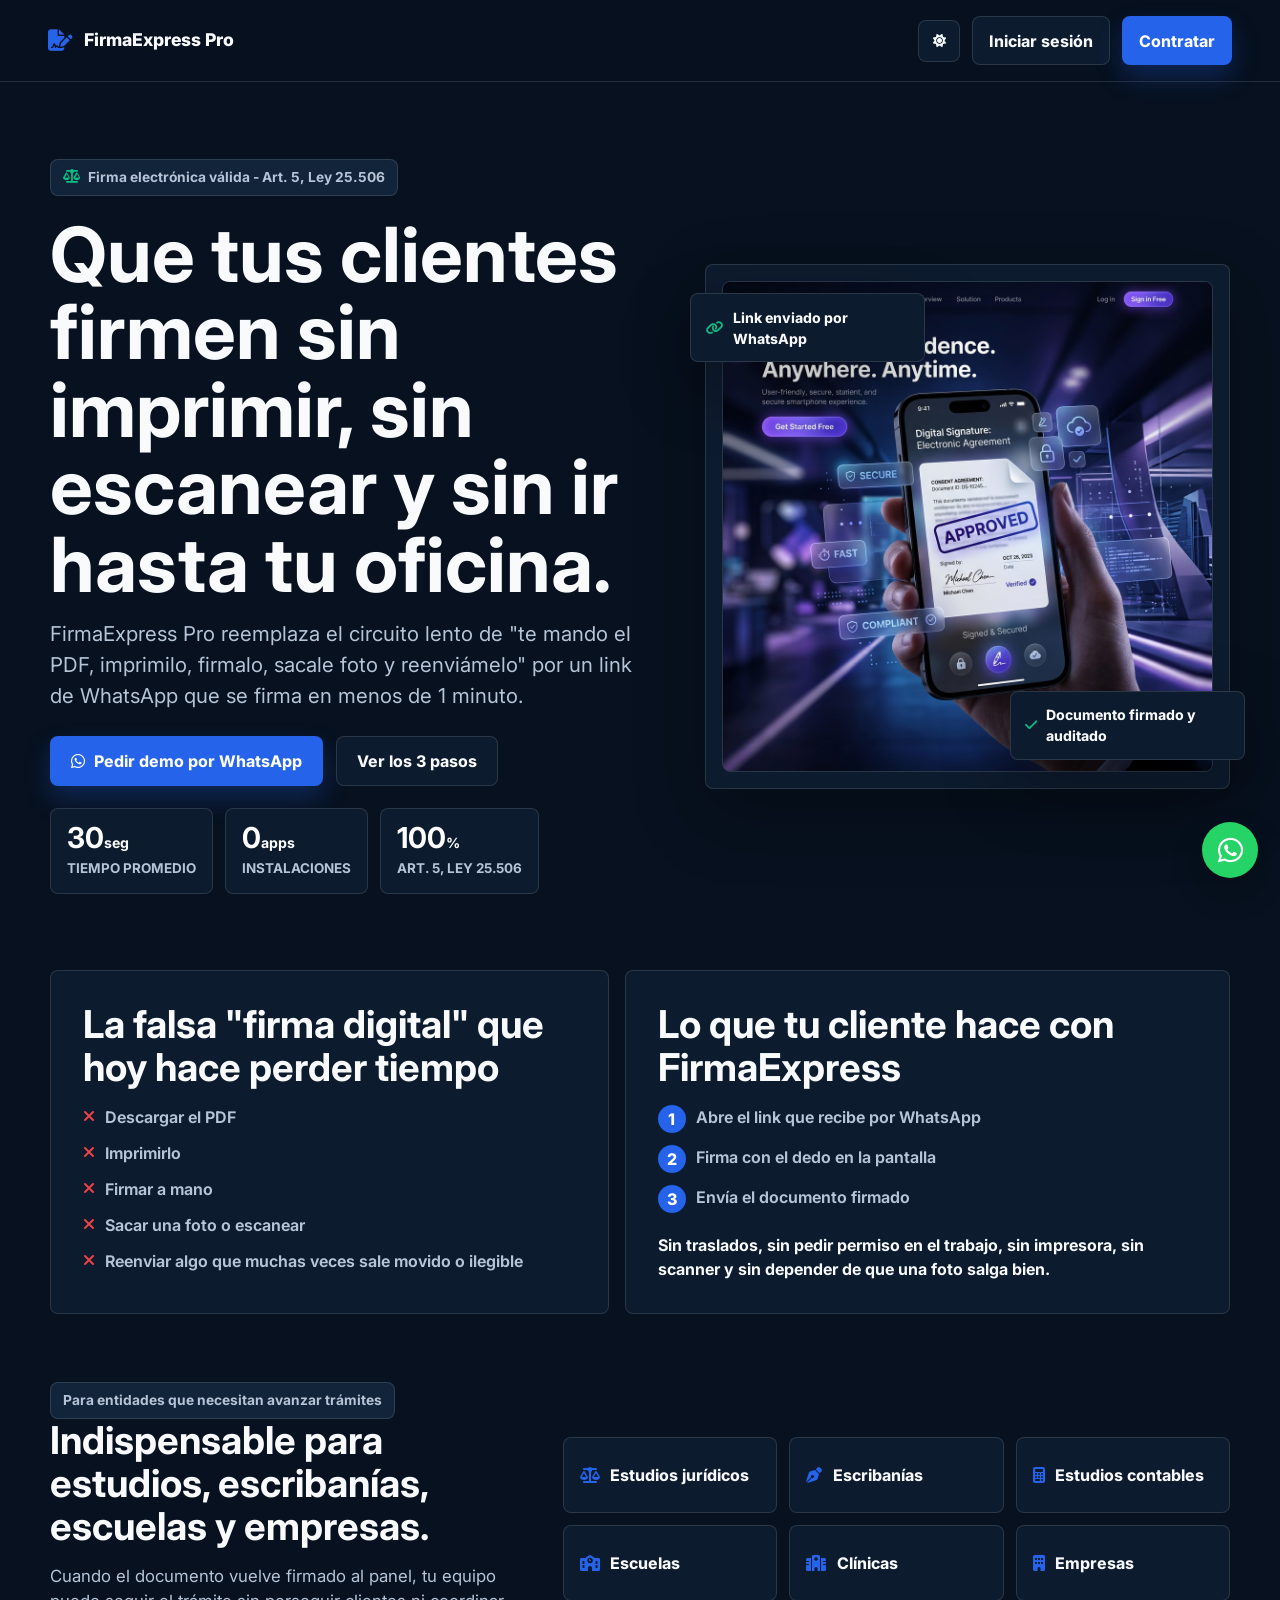
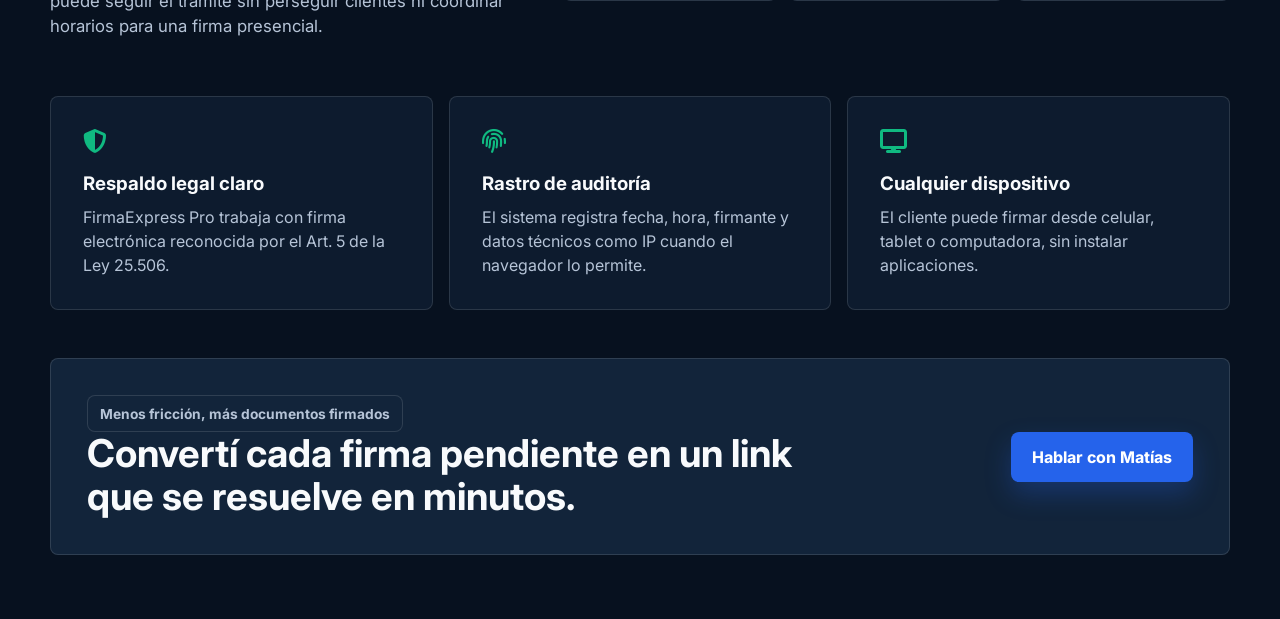
==== commit 1a8f93d0: "ip" ====
--- a/index.html
+++ b/index.html
@@ -1,15 +1,156 @@
 <!DOCTYPE html>
-<html lang="es">
+<html lang="es" data-theme="dark">
 <head>
     <meta charset="UTF-8">
     <meta name="viewport" content="width=device-width, initial-scale=1.0">
-    <title>FirmaExpress Pro - Redireccionando...</title>
-    <script>
-        // Redirigir a app.html o login.html según el estado
-        window.location.href = "app.html";
-    </script>
+    <title>FirmaExpress Pro - Firmas electrónicas sin traslados</title>
+    <meta name="description" content="Tus clientes firman PDFs desde un link de WhatsApp, sin imprimir, escanear, descargar apps ni moverse de su casa.">
+    <link rel="stylesheet" href="landing.css">
+    <link href="https://fonts.googleapis.com/css2?family=Inter:wght@400;500;600;700;800&display=swap" rel="stylesheet">
+    <link rel="stylesheet" href="https://cdnjs.cloudflare.com/ajax/libs/font-awesome/6.4.0/css/all.min.css">
 </head>
 <body>
-    Redireccionando...
+    <nav class="site-nav">
+        <a href="#inicio" class="brand">
+            <i class="fa-solid fa-file-signature"></i>
+            <span>FirmaExpress Pro</span>
+        </a>
+        <div class="nav-actions">
+            <button class="theme-toggle" id="themeToggle" type="button" aria-label="Cambiar tema">
+                <i class="fa-solid fa-sun"></i>
+            </button>
+            <a href="login.html" class="btn btn-ghost">Iniciar sesión</a>
+            <a href="https://wa.me/5492612404479?text=Hola%20Mati,%20quiero%20contratar%20FirmaExpress%20Pro" target="_blank" class="btn btn-primary">Contratar</a>
+        </div>
+    </nav>
+
+    <main id="inicio">
+        <section class="hero">
+            <div class="hero-copy">
+                <span class="legal-pill"><i class="fa-solid fa-scale-balanced"></i> Firma electrónica válida - Art. 5, Ley 25.506</span>
+                <h1>Que tus clientes firmen sin imprimir, sin escanear y sin ir hasta tu oficina.</h1>
+                <p class="hero-lead">FirmaExpress Pro reemplaza el circuito lento de "te mando el PDF, imprimilo, firmalo, sacale foto y reenviámelo" por un link de WhatsApp que se firma en menos de 1 minuto.</p>
+                <div class="hero-actions">
+                    <a href="https://wa.me/5492612404479?text=Hola%20Mati,%20quiero%20ver%20una%20demo%20de%20FirmaExpress%20Pro" target="_blank" class="btn btn-primary btn-large">
+                        <i class="fa-brands fa-whatsapp"></i> Pedir demo por WhatsApp
+                    </a>
+                    <a href="#pasos" class="btn btn-outline btn-large">Ver los 3 pasos</a>
+                </div>
+                <div class="metrics-strip" aria-label="Indicadores principales">
+                    <div><strong>30<small>seg</small></strong><span>tiempo promedio</span></div>
+                    <div><strong>0<small>apps</small></strong><span>instalaciones</span></div>
+                    <div><strong>100<small>%</small></strong><span>Art. 5, Ley 25.506</span></div>
+                </div>
+            </div>
+
+            <div class="hero-visual" aria-label="Vista previa de firma electrónica">
+                <img src="hero_landing.png" alt="FirmaExpress Pro funcionando en un celular">
+                <div class="status-card status-card-top">
+                    <i class="fa-solid fa-link"></i>
+                    <span>Link enviado por WhatsApp</span>
+                </div>
+                <div class="status-card status-card-bottom">
+                    <i class="fa-solid fa-check"></i>
+                    <span>Documento firmado y auditado</span>
+                </div>
+            </div>
+        </section>
+
+        <section class="pain-solution" aria-label="Problema y solución">
+            <div class="pain-block">
+                <h2>La falsa "firma digital" que hoy hace perder tiempo</h2>
+                <ul>
+                    <li><i class="fa-solid fa-xmark"></i> Descargar el PDF</li>
+                    <li><i class="fa-solid fa-xmark"></i> Imprimirlo</li>
+                    <li><i class="fa-solid fa-xmark"></i> Firmar a mano</li>
+                    <li><i class="fa-solid fa-xmark"></i> Sacar una foto o escanear</li>
+                    <li><i class="fa-solid fa-xmark"></i> Reenviar algo que muchas veces sale movido o ilegible</li>
+                </ul>
+            </div>
+            <div class="solution-block">
+                <h2>Lo que tu cliente hace con FirmaExpress</h2>
+                <ol id="pasos">
+                    <li><span>1</span> Abre el link que recibe por WhatsApp</li>
+                    <li><span>2</span> Firma con el dedo en la pantalla</li>
+                    <li><span>3</span> Envía el documento firmado</li>
+                </ol>
+                <p>Sin traslados, sin pedir permiso en el trabajo, sin impresora, sin scanner y sin depender de que una foto salga bien.</p>
+            </div>
+        </section>
+
+        <section class="who-section">
+            <div class="section-copy">
+                <span class="eyebrow">Para entidades que necesitan avanzar trámites</span>
+                <h2>Indispensable para estudios, escribanías, escuelas y empresas.</h2>
+                <p>Cuando el documento vuelve firmado al panel, tu equipo puede seguir el trámite sin perseguir clientes ni coordinar horarios para una firma presencial.</p>
+            </div>
+            <div class="use-cases">
+                <div><i class="fa-solid fa-scale-balanced"></i><span>Estudios jurídicos</span></div>
+                <div><i class="fa-solid fa-pen-nib"></i><span>Escribanías</span></div>
+                <div><i class="fa-solid fa-calculator"></i><span>Estudios contables</span></div>
+                <div><i class="fa-solid fa-school"></i><span>Escuelas</span></div>
+                <div><i class="fa-solid fa-hospital"></i><span>Clínicas</span></div>
+                <div><i class="fa-solid fa-building"></i><span>Empresas</span></div>
+            </div>
+        </section>
+
+        <section class="trust-section">
+            <div class="trust-card">
+                <i class="fa-solid fa-shield-halved"></i>
+                <h3>Respaldo legal claro</h3>
+                <p>FirmaExpress Pro trabaja con firma electrónica reconocida por el Art. 5 de la Ley 25.506.</p>
+            </div>
+            <div class="trust-card">
+                <i class="fa-solid fa-fingerprint"></i>
+                <h3>Rastro de auditoría</h3>
+                <p>El sistema registra fecha, hora, firmante y datos técnicos como IP cuando el navegador lo permite.</p>
+            </div>
+            <div class="trust-card">
+                <i class="fa-solid fa-display"></i>
+                <h3>Cualquier dispositivo</h3>
+                <p>El cliente puede firmar desde celular, tablet o computadora, sin instalar aplicaciones.</p>
+            </div>
+        </section>
+
+        <section class="final-cta">
+            <div>
+                <span class="eyebrow">Menos fricción, más documentos firmados</span>
+                <h2>Convertí cada firma pendiente en un link que se resuelve en minutos.</h2>
+            </div>
+            <a href="https://wa.me/5492612404479?text=Hola%20Mati,%20quiero%20contratar%20FirmaExpress%20Pro" target="_blank" class="btn btn-primary btn-large">Hablar con Matías</a>
+        </section>
+    </main>
+
+    <a href="https://wa.me/5492612404479?text=Hola%20Mati,%20quiero%20contratar%20FirmaExpress%20Pro" class="whatsapp-float" target="_blank" aria-label="WhatsApp">
+        <i class="fa-brands fa-whatsapp"></i>
+    </a>
+
+    <script>
+        const html = document.documentElement;
+        const themeToggle = document.getElementById('themeToggle');
+        const savedTheme = localStorage.getItem('landing-theme') || 'dark';
+
+        function setTheme(theme) {
+            html.setAttribute('data-theme', theme);
+            localStorage.setItem('landing-theme', theme);
+            themeToggle.innerHTML = theme === 'dark'
+                ? '<i class="fa-solid fa-sun"></i>'
+                : '<i class="fa-solid fa-moon"></i>';
+        }
+
+        setTheme(savedTheme);
+        themeToggle.addEventListener('click', () => {
+            setTheme(html.getAttribute('data-theme') === 'dark' ? 'light' : 'dark');
+        });
+
+        document.querySelectorAll('a[href^="#"]').forEach((link) => {
+            link.addEventListener('click', (event) => {
+                const target = document.querySelector(link.getAttribute('href'));
+                if (!target) return;
+                event.preventDefault();
+                target.scrollIntoView({ behavior: 'smooth', block: 'start' });
+            });
+        });
+    </script>
 </body>
 </html>
--- a/landing.css
+++ b/landing.css
@@ -0,0 +1,492 @@
+:root {
+    --primary: #2563eb;
+    --primary-strong: #1d4ed8;
+    --accent: #0f766e;
+    --success: #10b981;
+    --danger: #ef4444;
+    --bg: #07111f;
+    --surface: #0d1b2e;
+    --surface-soft: #12243a;
+    --text: #f8fafc;
+    --muted: #b6c4d7;
+    --border: rgba(255, 255, 255, 0.12);
+    --shadow: 0 24px 70px rgba(0, 0, 0, 0.32);
+}
+
+:root[data-theme="light"] {
+    --primary: #1d4ed8;
+    --primary-strong: #1e40af;
+    --accent: #0f766e;
+    --success: #047857;
+    --danger: #dc2626;
+    --bg: #f7fafc;
+    --surface: #ffffff;
+    --surface-soft: #eef4fb;
+    --text: #0f172a;
+    --muted: #475569;
+    --border: rgba(15, 23, 42, 0.14);
+    --shadow: 0 20px 55px rgba(15, 23, 42, 0.13);
+}
+
+* {
+    box-sizing: border-box;
+}
+
+html {
+    scroll-behavior: smooth;
+}
+
+body {
+    margin: 0;
+    min-height: 100vh;
+    background: var(--bg);
+    color: var(--text);
+    font-family: 'Inter', system-ui, -apple-system, BlinkMacSystemFont, 'Segoe UI', sans-serif;
+    line-height: 1.5;
+}
+
+a {
+    color: inherit;
+}
+
+.site-nav {
+    position: sticky;
+    top: 0;
+    z-index: 20;
+    display: flex;
+    align-items: center;
+    justify-content: space-between;
+    gap: 1rem;
+    padding: 1rem clamp(1rem, 4vw, 3rem);
+    background: color-mix(in srgb, var(--bg) 88%, transparent);
+    border-bottom: 1px solid var(--border);
+    backdrop-filter: blur(16px);
+}
+
+.brand,
+.nav-actions,
+.hero-actions,
+.metrics-strip,
+.status-card,
+.use-cases div,
+.final-cta {
+    display: flex;
+    align-items: center;
+}
+
+.brand {
+    gap: 0.75rem;
+    text-decoration: none;
+    font-size: 1.1rem;
+    font-weight: 800;
+}
+
+.brand i {
+    color: var(--primary);
+    font-size: 1.35rem;
+}
+
+.nav-actions {
+    gap: 0.75rem;
+}
+
+.theme-toggle {
+    width: 42px;
+    height: 42px;
+    display: grid;
+    place-items: center;
+    border: 1px solid var(--border);
+    border-radius: 8px;
+    background: var(--surface);
+    color: var(--text);
+    cursor: pointer;
+}
+
+.btn {
+    display: inline-flex;
+    align-items: center;
+    justify-content: center;
+    gap: 0.55rem;
+    min-height: 42px;
+    padding: 0.72rem 1rem;
+    border-radius: 8px;
+    border: 1px solid transparent;
+    text-decoration: none;
+    font-weight: 750;
+    white-space: nowrap;
+}
+
+.btn-primary {
+    background: var(--primary);
+    color: #ffffff;
+    box-shadow: 0 12px 26px rgba(37, 99, 235, 0.27);
+}
+
+.btn-primary:hover {
+    background: var(--primary-strong);
+}
+
+.btn-ghost,
+.btn-outline {
+    background: var(--surface);
+    border-color: var(--border);
+    color: var(--text);
+}
+
+.btn-large {
+    min-height: 50px;
+    padding-inline: 1.25rem;
+}
+
+main {
+    width: min(1180px, calc(100% - 2rem));
+    margin: 0 auto;
+}
+
+.hero {
+    display: grid;
+    grid-template-columns: minmax(0, 1.06fr) minmax(340px, 0.94fr);
+    gap: clamp(2rem, 5vw, 4rem);
+    align-items: center;
+    min-height: calc(100vh - 74px);
+    padding: clamp(3rem, 6vw, 5.5rem) 0 2.25rem;
+}
+
+.legal-pill,
+.eyebrow {
+    display: inline-flex;
+    align-items: center;
+    gap: 0.5rem;
+    width: fit-content;
+    padding: 0.45rem 0.75rem;
+    border: 1px solid var(--border);
+    border-radius: 8px;
+    background: var(--surface-soft);
+    color: var(--muted);
+    font-size: 0.86rem;
+    font-weight: 700;
+}
+
+.legal-pill i {
+    color: var(--success);
+}
+
+h1,
+h2,
+h3,
+p {
+    margin-top: 0;
+}
+
+h1 {
+    max-width: 760px;
+    margin: 1.25rem 0 1rem;
+    font-size: clamp(2.35rem, 6vw, 4.75rem);
+    line-height: 1.02;
+    letter-spacing: 0;
+}
+
+.hero-lead {
+    max-width: 680px;
+    margin-bottom: 1.5rem;
+    color: var(--muted);
+    font-size: clamp(1.05rem, 2vw, 1.28rem);
+}
+
+.hero-actions {
+    flex-wrap: wrap;
+    gap: 0.85rem;
+    margin-bottom: 1.25rem;
+}
+
+.metrics-strip {
+    flex-wrap: wrap;
+    gap: 0.75rem;
+    margin-top: 1.4rem;
+}
+
+.metrics-strip div {
+    min-width: 138px;
+    padding: 0.95rem 1rem;
+    border: 1px solid var(--border);
+    border-radius: 8px;
+    background: var(--surface);
+}
+
+.metrics-strip strong {
+    display: block;
+    color: #ffffff;
+    font-size: 1.8rem;
+    line-height: 1;
+}
+
+:root[data-theme="light"] .metrics-strip strong {
+    color: var(--primary-strong);
+}
+
+.metrics-strip small {
+    color: currentColor;
+    font-size: 0.88rem;
+}
+
+.metrics-strip span {
+    display: block;
+    margin-top: 0.3rem;
+    color: var(--muted);
+    font-size: 0.84rem;
+    font-weight: 700;
+    text-transform: uppercase;
+}
+
+.hero-visual {
+    position: relative;
+    padding: 1rem;
+    border: 1px solid var(--border);
+    border-radius: 8px;
+    background: var(--surface);
+    box-shadow: var(--shadow);
+}
+
+.hero-visual img {
+    display: block;
+    width: 100%;
+    border-radius: 8px;
+    border: 1px solid var(--border);
+}
+
+.status-card {
+    position: absolute;
+    gap: 0.55rem;
+    max-width: 235px;
+    padding: 0.78rem 0.9rem;
+    border-radius: 8px;
+    border: 1px solid var(--border);
+    background: var(--surface);
+    box-shadow: var(--shadow);
+    font-size: 0.88rem;
+    font-weight: 750;
+}
+
+.status-card i {
+    color: var(--success);
+}
+
+.status-card-top {
+    top: 1.75rem;
+    left: -1rem;
+}
+
+.status-card-bottom {
+    right: -1rem;
+    bottom: 1.75rem;
+}
+
+.pain-solution {
+    display: grid;
+    grid-template-columns: minmax(0, 0.96fr) minmax(0, 1.04fr);
+    gap: 1rem;
+    padding: 2.5rem 0 1.25rem;
+}
+
+.pain-block,
+.solution-block,
+.trust-card {
+    padding: clamp(1.25rem, 3vw, 2rem);
+    border: 1px solid var(--border);
+    border-radius: 8px;
+    background: var(--surface);
+}
+
+.pain-block h2,
+.solution-block h2,
+.section-copy h2,
+.final-cta h2 {
+    margin-bottom: 1rem;
+    font-size: clamp(1.65rem, 3vw, 2.45rem);
+    line-height: 1.12;
+    letter-spacing: 0;
+}
+
+.pain-block ul,
+.solution-block ol {
+    display: grid;
+    gap: 0.75rem;
+    margin: 0;
+    padding: 0;
+    list-style: none;
+}
+
+.pain-block li,
+.solution-block li {
+    display: flex;
+    align-items: flex-start;
+    gap: 0.65rem;
+    color: var(--muted);
+    font-weight: 650;
+}
+
+.pain-block i {
+    color: var(--danger);
+    margin-top: 0.18rem;
+}
+
+.solution-block li span {
+    flex: 0 0 auto;
+    width: 28px;
+    height: 28px;
+    display: grid;
+    place-items: center;
+    border-radius: 50%;
+    background: var(--primary);
+    color: #ffffff;
+    font-weight: 800;
+}
+
+.solution-block p {
+    margin: 1.25rem 0 0;
+    color: var(--text);
+    font-weight: 700;
+}
+
+.who-section {
+    display: grid;
+    grid-template-columns: minmax(0, 0.85fr) minmax(0, 1.15fr);
+    gap: 1.25rem;
+    align-items: center;
+    padding: 3rem 0 1.25rem;
+}
+
+.section-copy p {
+    color: var(--muted);
+    font-size: 1.05rem;
+}
+
+.use-cases {
+    display: grid;
+    grid-template-columns: repeat(3, minmax(0, 1fr));
+    gap: 0.75rem;
+}
+
+.use-cases div {
+    gap: 0.65rem;
+    min-height: 76px;
+    padding: 1rem;
+    border: 1px solid var(--border);
+    border-radius: 8px;
+    background: var(--surface);
+    font-weight: 750;
+}
+
+.use-cases i {
+    color: var(--primary);
+}
+
+.trust-section {
+    display: grid;
+    grid-template-columns: repeat(3, minmax(0, 1fr));
+    gap: 1rem;
+    padding: 1.25rem 0 3rem;
+}
+
+.trust-card i {
+    color: var(--success);
+    font-size: 1.5rem;
+}
+
+.trust-card h3 {
+    margin: 0.85rem 0 0.45rem;
+}
+
+.trust-card p {
+    margin-bottom: 0;
+    color: var(--muted);
+}
+
+.final-cta {
+    justify-content: space-between;
+    gap: 1rem;
+    margin: 0 0 4rem;
+    padding: clamp(1.5rem, 4vw, 2.25rem);
+    border: 1px solid var(--border);
+    border-radius: 8px;
+    background: var(--surface-soft);
+}
+
+.final-cta h2 {
+    max-width: 720px;
+    margin-bottom: 0;
+}
+
+.whatsapp-float {
+    position: fixed;
+    right: 1.35rem;
+    bottom: 1.35rem;
+    width: 56px;
+    height: 56px;
+    display: grid;
+    place-items: center;
+    border-radius: 50%;
+    background: #25d366;
+    color: #ffffff;
+    font-size: 1.8rem;
+    box-shadow: 0 14px 32px rgba(0, 0, 0, 0.24);
+    text-decoration: none;
+    z-index: 30;
+}
+
+@media (max-width: 920px) {
+    .hero,
+    .pain-solution,
+    .who-section,
+    .trust-section {
+        grid-template-columns: 1fr;
+    }
+
+    .hero {
+        min-height: auto;
+    }
+
+    .hero-visual {
+        max-width: 620px;
+    }
+
+    .use-cases {
+        grid-template-columns: repeat(2, minmax(0, 1fr));
+    }
+
+    .final-cta {
+        align-items: flex-start;
+        flex-direction: column;
+    }
+}
+
+@media (max-width: 640px) {
+    .site-nav {
+        align-items: flex-start;
+        flex-direction: column;
+    }
+
+    .nav-actions {
+        width: 100%;
+        justify-content: space-between;
+    }
+
+    .btn-ghost {
+        display: none;
+    }
+
+    .metrics-strip div,
+    .use-cases div {
+        min-width: 100%;
+    }
+
+    .use-cases {
+        grid-template-columns: 1fr;
+    }
+
+    .status-card {
+        position: static;
+        max-width: none;
+        margin-top: 0.75rem;
+    }
+}
